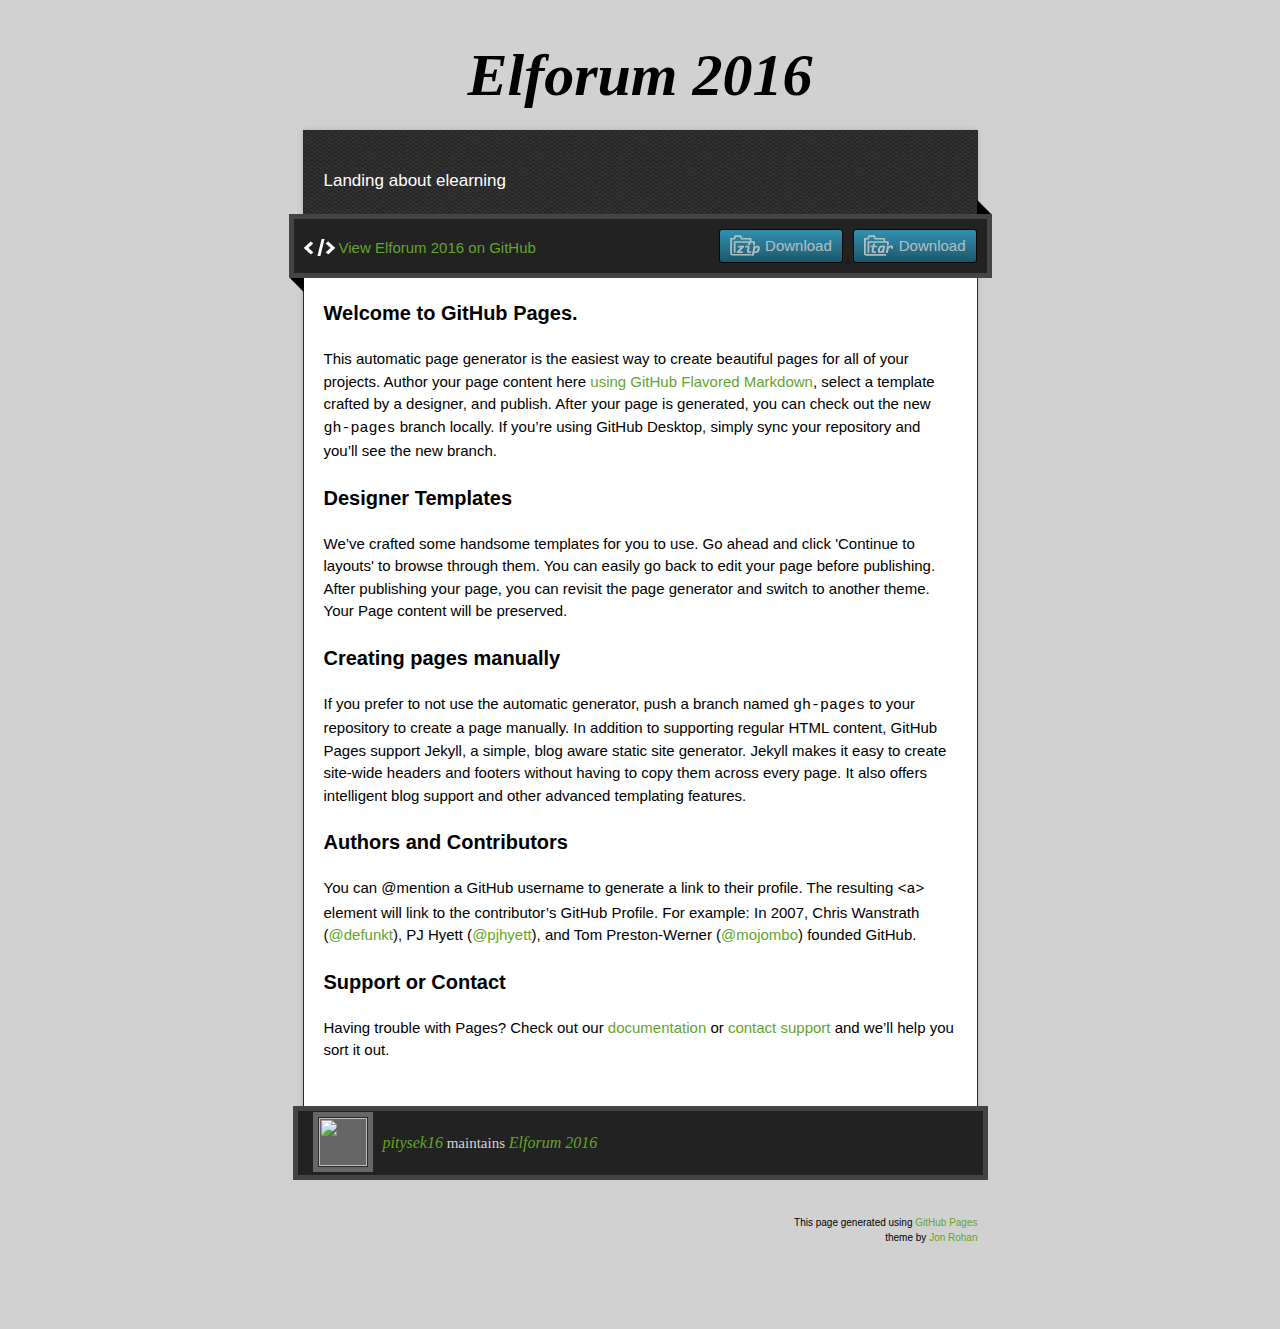
==== index.html @ 88b7dca7 "Create gh-pages branch via GitHub" ====
<!doctype html>
<!-- The Time Machine GitHub pages theme was designed and developed by Jon Rohan, on Feb 7, 2012. -->
<!-- Follow him for fun. http://twitter.com/jonrohan. Tail his code on https://github.com/jonrohan -->
<html>
<head>
  <meta charset="utf-8">
  <meta http-equiv="X-UA-Compatible" content="IE=edge,chrome=1">

  <link rel="stylesheet" href="stylesheets/stylesheet.css" media="screen">
  <link rel="stylesheet" href="stylesheets/github-dark.css">
  <script type="text/javascript" src="https://ajax.googleapis.com/ajax/libs/jquery/1.7.1/jquery.min.js"></script>
  <script type="text/javascript" src="javascripts/script.js"></script>

  <title>Elforum 2016</title>
  <meta name="description" content="Landing about elearning">

  <meta name="viewport" content="width=device-width,initial-scale=1">

</head>

<body>

  <div class="wrapper">
    <header>
      <h1 class="title">Elforum 2016</h1>
    </header>
    <div id="container">
      <p class="tagline">Landing about elearning</p>
      <div id="main" role="main">
        <div class="download-bar">
        <div class="inner">
          <a href="https://github.com/pitysek16/Elforum_2016/tarball/master" class="download-button tar"><span>Download</span></a>
          <a href="https://github.com/pitysek16/Elforum_2016/zipball/master" class="download-button zip"><span>Download</span></a>
          <a href="https://github.com/pitysek16/Elforum_2016" class="code">View Elforum 2016 on GitHub</a>
        </div>
        <span class="blc"></span><span class="trc"></span>
        </div>
        <article class="markdown-body">
          <h3>
<a id="welcome-to-github-pages" class="anchor" href="#welcome-to-github-pages" aria-hidden="true"><span aria-hidden="true" class="octicon octicon-link"></span></a>Welcome to GitHub Pages.</h3>

<p>This automatic page generator is the easiest way to create beautiful pages for all of your projects. Author your page content here <a href="https://guides.github.com/features/mastering-markdown/">using GitHub Flavored Markdown</a>, select a template crafted by a designer, and publish. After your page is generated, you can check out the new <code>gh-pages</code> branch locally. If you’re using GitHub Desktop, simply sync your repository and you’ll see the new branch.</p>

<h3>
<a id="designer-templates" class="anchor" href="#designer-templates" aria-hidden="true"><span aria-hidden="true" class="octicon octicon-link"></span></a>Designer Templates</h3>

<p>We’ve crafted some handsome templates for you to use. Go ahead and click 'Continue to layouts' to browse through them. You can easily go back to edit your page before publishing. After publishing your page, you can revisit the page generator and switch to another theme. Your Page content will be preserved.</p>

<h3>
<a id="creating-pages-manually" class="anchor" href="#creating-pages-manually" aria-hidden="true"><span aria-hidden="true" class="octicon octicon-link"></span></a>Creating pages manually</h3>

<p>If you prefer to not use the automatic generator, push a branch named <code>gh-pages</code> to your repository to create a page manually. In addition to supporting regular HTML content, GitHub Pages support Jekyll, a simple, blog aware static site generator. Jekyll makes it easy to create site-wide headers and footers without having to copy them across every page. It also offers intelligent blog support and other advanced templating features.</p>

<h3>
<a id="authors-and-contributors" class="anchor" href="#authors-and-contributors" aria-hidden="true"><span aria-hidden="true" class="octicon octicon-link"></span></a>Authors and Contributors</h3>

<p>You can @mention a GitHub username to generate a link to their profile. The resulting <code>&lt;a&gt;</code> element will link to the contributor’s GitHub Profile. For example: In 2007, Chris Wanstrath (<a href="https://github.com/defunkt" class="user-mention">@defunkt</a>), PJ Hyett (<a href="https://github.com/pjhyett" class="user-mention">@pjhyett</a>), and Tom Preston-Werner (<a href="https://github.com/mojombo" class="user-mention">@mojombo</a>) founded GitHub.</p>

<h3>
<a id="support-or-contact" class="anchor" href="#support-or-contact" aria-hidden="true"><span aria-hidden="true" class="octicon octicon-link"></span></a>Support or Contact</h3>

<p>Having trouble with Pages? Check out our <a href="https://help.github.com/pages">documentation</a> or <a href="https://github.com/contact">contact support</a> and we’ll help you sort it out.</p>
        </article>
      </div>
    </div>
    <footer>
      <div class="owner">
      <p><a href="https://github.com/pitysek16" class="avatar"><img src="https://avatars2.githubusercontent.com/u/19683477?v=3&amp;s=60" width="48" height="48"></a> <a href="https://github.com/pitysek16">pitysek16</a> maintains <a href="https://github.com/pitysek16/Elforum_2016">Elforum 2016</a></p>


      </div>
      <div class="creds">
        <small>This page generated using <a href="https://pages.github.com/">GitHub Pages</a><br>theme by <a href="https://twitter.com/jonrohan/">Jon Rohan</a></small>
      </div>
    </footer>
  </div>
  <div class="current-section">
    <a href="#top">Scroll to top</a>
    <a href="https://github.com/pitysek16/Elforum_2016/tarball/master" class="tar">tar</a><a href="https://github.com/pitysek16/Elforum_2016/zipball/master" class="zip">zip</a><a href="" class="code">source code</a>
    <p class="name"></p>
  </div>

  
</body>
</html>
---- stylesheets/stylesheet.css ----
/*! normalize.css v3.0.0 | MIT License | git.io/normalize */

/**
 * 1. Set default font family to sans-serif.
 * 2. Prevent iOS text size adjust after orientation change, without disabling
 *    user zoom.
 */

html {
  font-family: sans-serif; /* 1 */
  -ms-text-size-adjust: 100%; /* 2 */
  -webkit-text-size-adjust: 100%; /* 2 */
}

/**
 * Remove default margin.
 */

body {
  margin: 0;
}

/* HTML5 display definitions
   ========================================================================== */

/**
 * Correct `block` display not defined for any HTML5 element in IE 8/9.
 * Correct `block` display not defined for `details` or `summary` in IE 10/11 and Firefox.
 * Correct `block` display not defined for `main` in IE 11.
 */

article,
aside,
details,
figcaption,
figure,
footer,
header,
hgroup,
main,
nav,
section,
summary {
  display: block;
}

/**
 * 1. Correct `inline-block` display not defined in IE 8/9.
 * 2. Normalize vertical alignment of `progress` in Chrome, Firefox, and Opera.
 */

audio,
canvas,
progress,
video {
  display: inline-block; /* 1 */
  vertical-align: baseline; /* 2 */
}

/**
 * Prevent modern browsers from displaying `audio` without controls.
 * Remove excess height in iOS 5 devices.
 */

audio:not([controls]) {
  display: none;
  height: 0;
}

/**
 * Address `[hidden]` styling not present in IE 8/9/10.
 * Hide the `template` element in IE 8/9/11, Safari, and Firefox < 22.
 */

[hidden],
template {
  display: none;
}

/* Links
   ========================================================================== */

/**
 * Remove the gray background color from active links in IE 10.
 */

a {
  background: transparent;
}

/**
 * Improve readability when focused and also mouse hovered in all browsers.
 */

a:active,
a:hover {
  outline: 0;
}

/* Text-level semantics
   ========================================================================== */

/**
 * Address styling not present in IE 8/9/10/11, Safari, and Chrome.
 */

abbr[title] {
  border-bottom: 1px dotted;
}

/**
 * Address style set to `bolder` in Firefox 4+, Safari, and Chrome.
 */

b,
strong {
  font-weight: bold;
}

/**
 * Address styling not present in Safari and Chrome.
 */

dfn {
  font-style: italic;
}

/**
 * Address variable `h1` font-size and margin within `section` and `article`
 * contexts in Firefox 4+, Safari, and Chrome.
 */

h1 {
  font-size: 2em;
  margin: 0.67em 0;
}

/**
 * Address styling not present in IE 8/9.
 */

mark {
  background: #ff0;
  color: #000;
}

/**
 * Address inconsistent and variable font size in all browsers.
 */

small {
  font-size: 80%;
}

/**
 * Prevent `sub` and `sup` affecting `line-height` in all browsers.
 */

sub,
sup {
  font-size: 75%;
  line-height: 0;
  position: relative;
  vertical-align: baseline;
}

sup {
  top: -0.5em;
}

sub {
  bottom: -0.25em;
}

/* Embedded content
   ========================================================================== */

/**
 * Remove border when inside `a` element in IE 8/9/10.
 */

img {
  border: 0;
}

/**
 * Correct overflow not hidden in IE 9/10/11.
 */

svg:not(:root) {
  overflow: hidden;
}

/* Grouping content
   ========================================================================== */

/**
 * Address margin not present in IE 8/9 and Safari.
 */

figure {
  margin: 1em 40px;
}

/**
 * Address differences between Firefox and other browsers.
 */

hr {
  -moz-box-sizing: content-box;
  box-sizing: content-box;
  height: 0;
}

/**
 * Contain overflow in all browsers.
 */

pre {
  overflow: auto;
}

/**
 * Address odd `em`-unit font size rendering in all browsers.
 */

code,
kbd,
pre,
samp {
  font-family: monospace, monospace;
  font-size: 1em;
}

/* Forms
   ========================================================================== */

/**
 * Known limitation: by default, Chrome and Safari on OS X allow very limited
 * styling of `select`, unless a `border` property is set.
 */

/**
 * 1. Correct color not being inherited.
 *    Known issue: affects color of disabled elements.
 * 2. Correct font properties not being inherited.
 * 3. Address margins set differently in Firefox 4+, Safari, and Chrome.
 */

button,
input,
optgroup,
select,
textarea {
  color: inherit; /* 1 */
  font: inherit; /* 2 */
  margin: 0; /* 3 */
}

/**
 * Address `overflow` set to `hidden` in IE 8/9/10/11.
 */

button {
  overflow: visible;
}

/**
 * Address inconsistent `text-transform` inheritance for `button` and `select`.
 * All other form control elements do not inherit `text-transform` values.
 * Correct `button` style inheritance in Firefox, IE 8/9/10/11, and Opera.
 * Correct `select` style inheritance in Firefox.
 */

button,
select {
  text-transform: none;
}

/**
 * 1. Avoid the WebKit bug in Android 4.0.* where (2) destroys native `audio`
 *    and `video` controls.
 * 2. Correct inability to style clickable `input` types in iOS.
 * 3. Improve usability and consistency of cursor style between image-type
 *    `input` and others.
 */

button,
html input[type="button"], /* 1 */
input[type="reset"],
input[type="submit"] {
  -webkit-appearance: button; /* 2 */
  cursor: pointer; /* 3 */
}

/**
 * Re-set default cursor for disabled elements.
 */

button[disabled],
html input[disabled] {
  cursor: default;
}

/**
 * Remove inner padding and border in Firefox 4+.
 */

button::-moz-focus-inner,
input::-moz-focus-inner {
  border: 0;
  padding: 0;
}

/**
 * Address Firefox 4+ setting `line-height` on `input` using `!important` in
 * the UA stylesheet.
 */

input {
  line-height: normal;
}

/**
 * It's recommended that you don't attempt to style these elements.
 * Firefox's implementation doesn't respect box-sizing, padding, or width.
 *
 * 1. Address box sizing set to `content-box` in IE 8/9/10.
 * 2. Remove excess padding in IE 8/9/10.
 */

input[type="checkbox"],
input[type="radio"] {
  box-sizing: border-box; /* 1 */
  padding: 0; /* 2 */
}

/**
 * Fix the cursor style for Chrome's increment/decrement buttons. For certain
 * `font-size` values of the `input`, it causes the cursor style of the
 * decrement button to change from `default` to `text`.
 */

input[type="number"]::-webkit-inner-spin-button,
input[type="number"]::-webkit-outer-spin-button {
  height: auto;
}

/**
 * 1. Address `appearance` set to `searchfield` in Safari and Chrome.
 * 2. Address `box-sizing` set to `border-box` in Safari and Chrome
 *    (include `-moz` to future-proof).
 */

input[type="search"] {
  -webkit-appearance: textfield; /* 1 */
  -moz-box-sizing: content-box;
  -webkit-box-sizing: content-box; /* 2 */
  box-sizing: content-box;
}

/**
 * Remove inner padding and search cancel button in Safari and Chrome on OS X.
 * Safari (but not Chrome) clips the cancel button when the search input has
 * padding (and `textfield` appearance).
 */

input[type="search"]::-webkit-search-cancel-button,
input[type="search"]::-webkit-search-decoration {
  -webkit-appearance: none;
}

/**
 * Define consistent border, margin, and padding.
 */

fieldset {
  border: 1px solid #c0c0c0;
  margin: 0 2px;
  padding: 0.35em 0.625em 0.75em;
}

/**
 * 1. Correct `color` not being inherited in IE 8/9/10/11.
 * 2. Remove padding so people aren't caught out if they zero out fieldsets.
 */

legend {
  border: 0; /* 1 */
  padding: 0; /* 2 */
}

/**
 * Remove default vertical scrollbar in IE 8/9/10/11.
 */

textarea {
  overflow: auto;
}

/**
 * Don't inherit the `font-weight` (applied by a rule above).
 * NOTE: the default cannot safely be changed in Chrome and Safari on OS X.
 */

optgroup {
  font-weight: bold;
}

/* Tables
   ========================================================================== */

/**
 * Remove most spacing between table cells.
 */

table {
  border-collapse: collapse;
  border-spacing: 0;
}

td,
th {
  padding: 0;
}


/* Style */

body {
  font-size: 15px;
  font-family: Arial, Arial, Helvetica, sans-serif;
  line-height: 1.5;
  background: #D1D1D1;
}

a {
  color: #63a52a;
  text-decoration: none;
  transition: opacity ease-in-out 0.3s;
  -webkit-transition: opacity ease-in-out 0.3s;  /* Safari <=6.1, Android <= 4.3 */
}

a:hover {
  text-decoration: underline;
  color: #90D355;
}

h1.title {
  margin: 30px 20px 10px;
  font-size: 60px;
  font-weight: bold;
  font-style: italic;
  font-family:Georgia, serif;
  text-align: center;
}

.wrapper {
  width: 675px;
  margin: 0 auto;
}

#container {
  border: 1px solid #2a2a2a;
  background: #ddd url(../images/pattern.png);
  box-shadow: 0 0 5px #b1b1b1;
}

p.tagline {
  padding: 20px 20px 0;
  color: #fff;
  font-size: 17px;
}

#main {
  margin-top: 20px;
  padding: 0 20px 90px;
  background-color: #fff;
}

.download-bar {
  background: #222;
  border: 5px solid #444;
  padding: 10px;
  margin: 0 -35px 20px;
  position: relative;
}

.download-bar .inner {
  overflow: hidden;
}

.download-bar .watch-fork iframe {
  display: block;
  float: left;
  border-right: 1px solid #ddd;
  padding-right: 5px;
}
.download-bar .watch-fork iframe.last {
  border-right: 0 none;
  padding-right: 0;
  padding-left: 5px;
  border-left: 1px solid #fff;
}
.download-bar .watch-fork {
  overflow: hidden;
  float: right;
  background-color: #eee;
  padding: 5px;
  border-radius: 3px;
}

.download-bar .blc {
  border: 10px solid black;
  border-color: transparent transparent black;
  width: 0;
  height: 0;
  display: block;
  position: absolute;
  bottom: -15px;
  left: 0;
  transform: rotate(45deg);
  -ms-transform: rotate(45deg);  /* IE9 */
  -webkit-transform: rotate(45deg); /* 2014 current */
}

.download-bar .trc {
  border: 10px solid black;
  border-color:  black transparent transparent;
  width: 0;
  height: 0;
  display: block;
  position: absolute;
  top: -15px;
  right: 0;
  transform: rotate(45deg);
  -ms-transform: rotate(45deg);  /* IE9 */
  -webkit-transform: rotate(45deg); /* 2014 current */
}

.download-bar .avatar {
  border: 1px solid black;
  display: block;
  padding: 4px;
  float: left;
}

.download-bar .avatar img {
  display: block;
}

.download-bar a.code {
  background: transparent url(../images/code.png) no-repeat 0 2px;
  padding-left: 35px;
  margin-top: 8px;
  display: block;
  float: left;
  text-indent: 0;
  width: auto;
  height: auto;
  opacity: 1;
  filter:alpha(opacity=100);  /* IE 5-7 */
}

.current-section {
  position: fixed;
  top: 0;
  left: 50%;
  width: 693px;
  margin-left: -352px;
  background: #222;
  border: 5px solid #444;
  color: #fff;
  opacity: 0;
  visibility: hidden;
  transition: opacity ease-in-out 0.3s;
  -webkit-transition: opacity ease-in-out 0.3s;  /* Safari <=6.1, Android <= 4.3 */
}

.current-section p {
  padding: 5px 27px;
  font-size: 24px;
  font-weight: bold;
}

.current-section a {
  float: right;
  text-indent: -10000px;
  background: transparent url(../images/top.png) no-repeat 0 0;
  width: 20px;
  height: 20px;
  opacity: 0.8;
  margin-right: 12px;
  margin-top: 12px;
  opacity: 0.8;
  filter:alpha(opacity=80);  /* IE 5-7 */
  transition: opacity ease-in-out 0.3s;
  -webkit-transition: opacity ease-in-out 0.3s;  /* Safari <=6.1, Android <= 4.3 */
}

.current-section a:hover {
  opacity: 1;
  filter:alpha(opacity=100);  /* IE 5-7 */
}

.current-section a.zip {
  margin-right: 8px;
}

a.zip,
a.zip span {
  background: transparent url(../images/zip.png) no-repeat 0 0;
  width: 30px;
  height: 21px;
  display: inline-block;
  text-indent: -10000px;
  opacity: 0.8;
  filter:alpha(opacity=80);  /* IE 5-7 */
  transition: opacity ease-in-out 0.3s;
  -webkit-transition: opacity ease-in-out 0.3s;  /* Safari <=6.1, Android <= 4.3 */
}

a.tar,
a.tar span {
  background: transparent url(../images/tar.png) no-repeat 0 0;
  width: 30px;
  height: 21px;
  display: inline-block;
  text-indent: -10000px;
  opacity: 0.8;
  filter:alpha(opacity=80);  /* IE 5-7 */
  transition: opacity ease-in-out 0.3s;
  -webkit-transition: opacity ease-in-out 0.3s;  /* Safari <=6.1, Android <= 4.3 */
}

a.code {
  background: transparent url(../images/code.png) no-repeat 0 2px;
  width: 30px;
  height: 21px;
  display: block;
  display: inline-block;
  text-indent: -10000px;
  opacity: 0.8;
  filter:alpha(opacity=80);  /* IE 5-7 */
  transition: opacity ease-in-out 0.3s;
  -webkit-transition: opacity ease-in-out 0.3s;  /* Safari <=6.1, Android <= 4.3 */
}

a.zip:hover,
a.tar:hover,
a.code:hover {
  opacity: 1;
  filter:alpha(opacity=100);
}

a.download-button {
  border: 1px solid black;
  border-radius: 3px;
  display: inline-block;
  text-indent: 0!important;
  width: auto;
  float: right;
  background: #999; /* for non-css3 browsers */
  filter: progid:DXImageTransform.Microsoft.gradient(startColorstr='#37ADD4', endColorstr='#1B657E'); /* IE <= 9 */
  background: -webkit-gradient(linear, left top, left bottom, from(#37ADD4), to(#1B657E)); /* ancient webkit browsers */
  background: -webkit-linear-gradient(top,  #37ADD4,  #1B657E);  /* Safari <=6.1, Android <= 4.3 */
  background: linear-gradient(to bottom,  #37ADD4,  #1B657E);
  height: auto;
  margin-left: 10px;
}

a.download-button span {
  background-position: 10px 5px;
  width: auto;
  height: auto;
  padding: 5px 10px;
  padding-left: 45px;
  display: inline-block;
  text-indent: 0!important;
  color: #fff;
}

footer {
  margin-bottom: 60px;
  padding-bottom: 60px;
}

footer .owner {
  background: #222;
  border: 5px solid #444;
  padding: 5px 15px;
  margin: -67px -10px 35px;
  color: #d6d6d6;
}

footer .creds small {
  float: right;
  font-size: 10px;
  text-align: right;
  margin-left: 15px;
}

footer .owner .avatar {
  background-color: #666;
  display: block;
  margin: -19px 10px 0 0;
  width: 60px;
  float: left;
}

footer .owner img {
  display: block;
  border: 1px solid #2a2a2a;
  margin: 5px;
}

footer .owner p {
  font-family:Georgia, serif;
}

footer .owner p a {
  font-size: 16px;
  font-style: italic;
}

/* Markdown */
.markdown-body h1,
.markdown-body h2,
.markdown-body h3,
.markdown-body h4,
.markdown-body h5,
.markdown-body h6,
.markdown-body p,
.markdown-body pre,
.markdown-body ul,
.markdown-body ol,
.markdown-body dl,
.markdown-body table,
.markdown-body blockquote {
  margin-bottom: 20px;
}

.markdown-body h1,
.markdown-body h2,
.markdown-body h3,
.markdown-body h4,
.markdown-body h5,
.markdown-body h6 {
  font-weight: bold;
}

.markdown-body h1 {
  font-size: 28px;
}

.markdown-body h2 {
  font-size: 24px;
  color: #557398;
}

.markdown-body h3 {
  font-size: 20px;
}

.markdown-body h4 {
  font-size: 18px;
}

.markdown-body h5 {
  font-size: 16px;
}

.markdown-body pre {
  padding: 10px 70px 10px 0;
  margin-left: -20px;
  margin-right: -20px;
  font-family: 'Monaco', 'Lucida Console', monospace;
  font-size: 13px;
  line-height: 20px;
  box-shadow: inset 0 0 5px #000;
  word-wrap: break-word;
  background-color:#3b3b3b;
  color: #d6d6d6;
}

.markdown-body pre.lines {
  font-size: 12px;
  margin:0 10px 0 -20px;
  padding: 10px;
  float:  left;
  display: block;
  text-align: right;
  box-shadow: none;
  background-color:#2a2a2a;
  color: #d6d6d6;
}

.markdown-body ul,
.markdown-body ol {
  padding-left: 30px;
}

.markdown-body ul {
  list-style-type: disc;
}

.markdown-body ol {
  list-style-type: decimal;
}

.markdown-body li,
.markdown-body li p,
.markdown-body dd,
.markdown-body dd p {
  margin-bottom: 10px;
}

.markdown-body li pre,
.markdown-body li pre.lines,
.markdown-body dd pre,
.markdown-body dd pre.lines {
  margin-left: -35px;
}

.markdown-body dt {
  font-weight: bold;
  font-style: italic;
}

.markdown-body dd {
  margin-left: 15px;
}

.markdown-body table {
  width: 673px;
  margin-left: -20px;
  margin-right: -20px;
}

.markdown-body tbody {
  border-top: 2px solid #557398;
  border-bottom: 2px solid #557398;
  background-color: #EBEFF4;
}

.markdown-body table td * {
  margin: 0;
}

.markdown-body td {
  border-right: 1px solid #557398;
  border-bottom: 1px solid #557398;
  padding: 5px;
}

.markdown-body td:first-child,
.markdown-body th:first-child {
  width: 30%;
  padding-left: 20px;
}

.markdown-body td:last-child {
  border-right: 0 none;
}

.markdown-body th {
  font-size: 18px;
  font-weight: bold;
  text-align: left;
  padding: 5px;
}

.markdown-body tt {
  background-color:#3b3b3b;
  color: #d6d6d6;
  padding: 2px 3px;
}

.markdown-body blockquote {
  font-style: italic;
  font-family:Georgia, serif;
  font-size: 17px;
  border-top: 3px solid #333;
  border-bottom: 3px solid #333;
  padding: 10px 20px;
  padding-left: 50px;
}

.markdown-body blockquote:before {
  font-style: italic;
  font-family: Georgia, serif;
  font-size: 90px;
  height: 90px;
  margin-left: -60px;
  margin-top: -25px;
  content: "‟";
  display: block;
  float: left;
}

.markdown-body img {
  max-width: 100%;
  box-sizing: border-box;
}

.highlight  { background: #ffffff; }
.highlight .c { color: #999988; font-style: italic } /* Comment */
.highlight .err { color: #a61717; background-color: #e3d2d2 } /* Error */
.highlight .k { font-weight: bold } /* Keyword */
.highlight .o { font-weight: bold } /* Operator */
.highlight .cm { color: #999988; font-style: italic } /* Comment.Multiline */
.highlight .cp { color: #999999; font-weight: bold } /* Comment.Preproc */
.highlight .c1 { color: #999988; font-style: italic } /* Comment.Single */
.highlight .cs { color: #999999; font-weight: bold; font-style: italic } /* Comment.Special */
.highlight .gd { color: #000000; background-color: #ffdddd } /* Generic.Deleted */
.highlight .gd .x { color: #000000; background-color: #ffaaaa } /* Generic.Deleted.Specific */
.highlight .ge { font-style: italic } /* Generic.Emph */
.highlight .gr { color: #aa0000 } /* Generic.Error */
.highlight .gh { color: #999999 } /* Generic.Heading */
.highlight .gi { color: #000000; background-color: #ddffdd } /* Generic.Inserted */
.highlight .gi .x { color: #000000; background-color: #aaffaa } /* Generic.Inserted.Specific */
.highlight .go { color: #888888 } /* Generic.Output */
.highlight .gp { color: #555555 } /* Generic.Prompt */
.highlight .gs { font-weight: bold } /* Generic.Strong */
.highlight .gu { color: #800080; font-weight: bold; } /* Generic.Subheading */
.highlight .gt { color: #aa0000 } /* Generic.Traceback */
.highlight .kc { font-weight: bold } /* Keyword.Constant */
.highlight .kd { font-weight: bold } /* Keyword.Declaration */
.highlight .kn { font-weight: bold } /* Keyword.Namespace */
.highlight .kp { font-weight: bold } /* Keyword.Pseudo */
.highlight .kr { font-weight: bold } /* Keyword.Reserved */
.highlight .kt { color: #445588; font-weight: bold } /* Keyword.Type */
.highlight .m { color: #009999 } /* Literal.Number */
.highlight .s { color: #d14 } /* Literal.String */
.highlight .na { color: #008080 } /* Name.Attribute */
.highlight .nb { color: #0086B3 } /* Name.Builtin */
.highlight .nc { color: #445588; font-weight: bold } /* Name.Class */
.highlight .no { color: #008080 } /* Name.Constant */
.highlight .ni { color: #800080 } /* Name.Entity */
.highlight .ne { color: #990000; font-weight: bold } /* Name.Exception */
.highlight .nf { color: #990000; font-weight: bold } /* Name.Function */
.highlight .nn { color: #555555 } /* Name.Namespace */
.highlight .nt { color: #000080 } /* Name.Tag */
.highlight .nv { color: #008080 } /* Name.Variable */
.highlight .ow { font-weight: bold } /* Operator.Word */
.highlight .w { color: #bbbbbb } /* Text.Whitespace */
.highlight .mf { color: #009999 } /* Literal.Number.Float */
.highlight .mh { color: #009999 } /* Literal.Number.Hex */
.highlight .mi { color: #009999 } /* Literal.Number.Integer */
.highlight .mo { color: #009999 } /* Literal.Number.Oct */
.highlight .sb { color: #d14 } /* Literal.String.Backtick */
.highlight .sc { color: #d14 } /* Literal.String.Char */
.highlight .sd { color: #d14 } /* Literal.String.Doc */
.highlight .s2 { color: #d14 } /* Literal.String.Double */
.highlight .se { color: #d14 } /* Literal.String.Escape */
.highlight .sh { color: #d14 } /* Literal.String.Heredoc */
.highlight .si { color: #d14 } /* Literal.String.Interpol */
.highlight .sx { color: #d14 } /* Literal.String.Other */
.highlight .sr { color: #009926 } /* Literal.String.Regex */
.highlight .s1 { color: #d14 } /* Literal.String.Single */
.highlight .ss { color: #990073 } /* Literal.String.Symbol */
.highlight .bp { color: #999999 } /* Name.Builtin.Pseudo */
.highlight .vc { color: #008080 } /* Name.Variable.Class */
.highlight .vg { color: #008080 } /* Name.Variable.Global */
.highlight .vi { color: #008080 } /* Name.Variable.Instance */
.highlight .il { color: #009999 } /* Literal.Number.Integer.Long */
---- stylesheets/github-dark.css ----
/*
The MIT License (MIT)

Copyright (c) 2016 GitHub, Inc.

Permission is hereby granted, free of charge, to any person obtaining a copy
of this software and associated documentation files (the "Software"), to deal
in the Software without restriction, including without limitation the rights
to use, copy, modify, merge, publish, distribute, sublicense, and/or sell
copies of the Software, and to permit persons to whom the Software is
furnished to do so, subject to the following conditions:

The above copyright notice and this permission notice shall be included in all
copies or substantial portions of the Software.

THE SOFTWARE IS PROVIDED "AS IS", WITHOUT WARRANTY OF ANY KIND, EXPRESS OR
IMPLIED, INCLUDING BUT NOT LIMITED TO THE WARRANTIES OF MERCHANTABILITY,
FITNESS FOR A PARTICULAR PURPOSE AND NONINFRINGEMENT. IN NO EVENT SHALL THE
AUTHORS OR COPYRIGHT HOLDERS BE LIABLE FOR ANY CLAIM, DAMAGES OR OTHER
LIABILITY, WHETHER IN AN ACTION OF CONTRACT, TORT OR OTHERWISE, ARISING FROM,
OUT OF OR IN CONNECTION WITH THE SOFTWARE OR THE USE OR OTHER DEALINGS IN THE
SOFTWARE.

*/

.pl-c /* comment */ {
  color: #969896;
}

.pl-c1 /* constant, variable.other.constant, support, meta.property-name, support.constant, support.variable, meta.module-reference, markup.raw, meta.diff.header */,
.pl-s .pl-v /* string variable */ {
  color: #0099cd;
}

.pl-e /* entity */,
.pl-en /* entity.name */ {
  color: #9774cb;
}

.pl-smi /* variable.parameter.function, storage.modifier.package, storage.modifier.import, storage.type.java, variable.other */,
.pl-s .pl-s1 /* string source */ {
  color: #ddd;
}

.pl-ent /* entity.name.tag */ {
  color: #7bcc72;
}

.pl-k /* keyword, storage, storage.type */ {
  color: #cc2372;
}

.pl-s /* string */,
.pl-pds /* punctuation.definition.string, string.regexp.character-class */,
.pl-s .pl-pse .pl-s1 /* string punctuation.section.embedded source */,
.pl-sr /* string.regexp */,
.pl-sr .pl-cce /* string.regexp constant.character.escape */,
.pl-sr .pl-sre /* string.regexp source.ruby.embedded */,
.pl-sr .pl-sra /* string.regexp string.regexp.arbitrary-repitition */ {
  color: #3c66e2;
}

.pl-v /* variable */ {
  color: #fb8764;
}

.pl-id /* invalid.deprecated */ {
  color: #e63525;
}

.pl-ii /* invalid.illegal */ {
  color: #f8f8f8;
  background-color: #e63525;
}

.pl-sr .pl-cce /* string.regexp constant.character.escape */ {
  font-weight: bold;
  color: #7bcc72;
}

.pl-ml /* markup.list */ {
  color: #c26b2b;
}

.pl-mh /* markup.heading */,
.pl-mh .pl-en /* markup.heading entity.name */,
.pl-ms /* meta.separator */ {
  font-weight: bold;
  color: #264ec5;
}

.pl-mq /* markup.quote */ {
  color: #00acac;
}

.pl-mi /* markup.italic */ {
  font-style: italic;
  color: #ddd;
}

.pl-mb /* markup.bold */ {
  font-weight: bold;
  color: #ddd;
}

.pl-md /* markup.deleted, meta.diff.header.from-file */ {
  color: #bd2c00;
  background-color: #ffecec;
}

.pl-mi1 /* markup.inserted, meta.diff.header.to-file */ {
  color: #55a532;
  background-color: #eaffea;
}

.pl-mdr /* meta.diff.range */ {
  font-weight: bold;
  color: #9774cb;
}

.pl-mo /* meta.output */ {
  color: #264ec5;
}
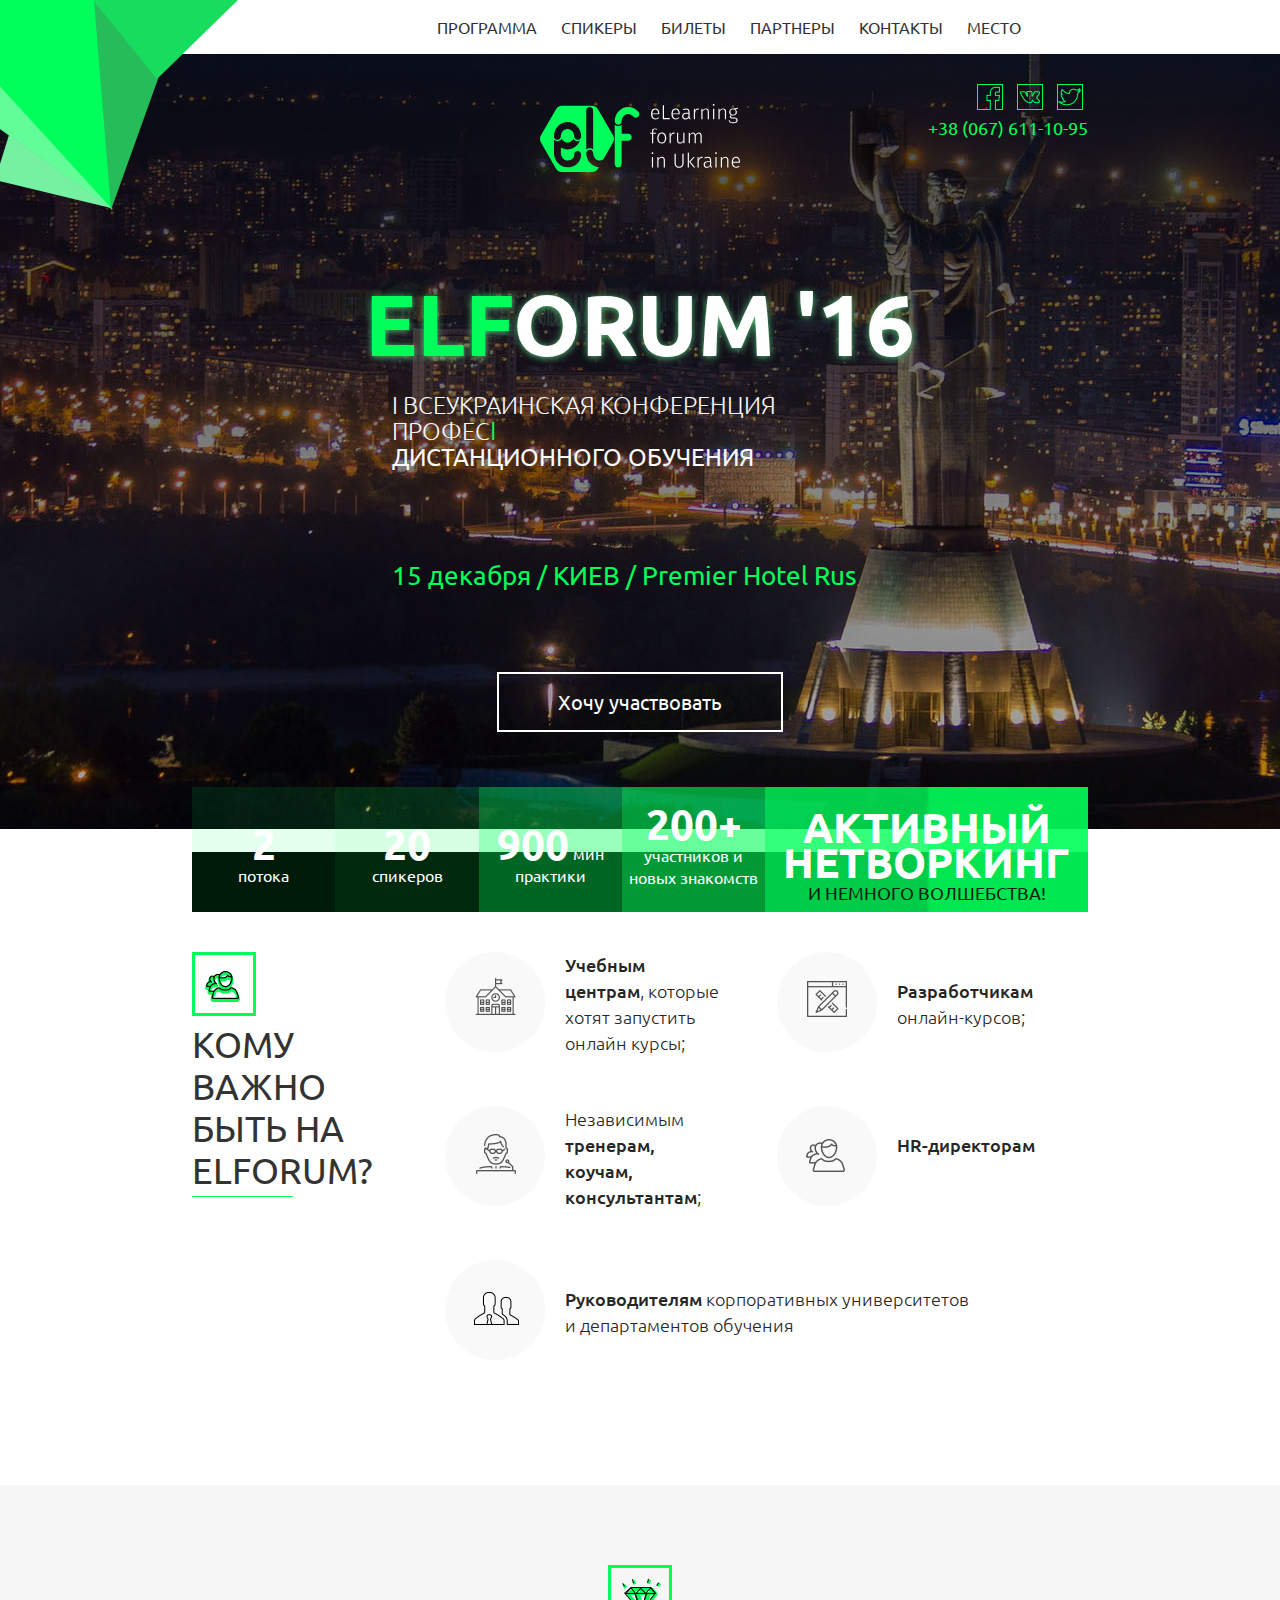
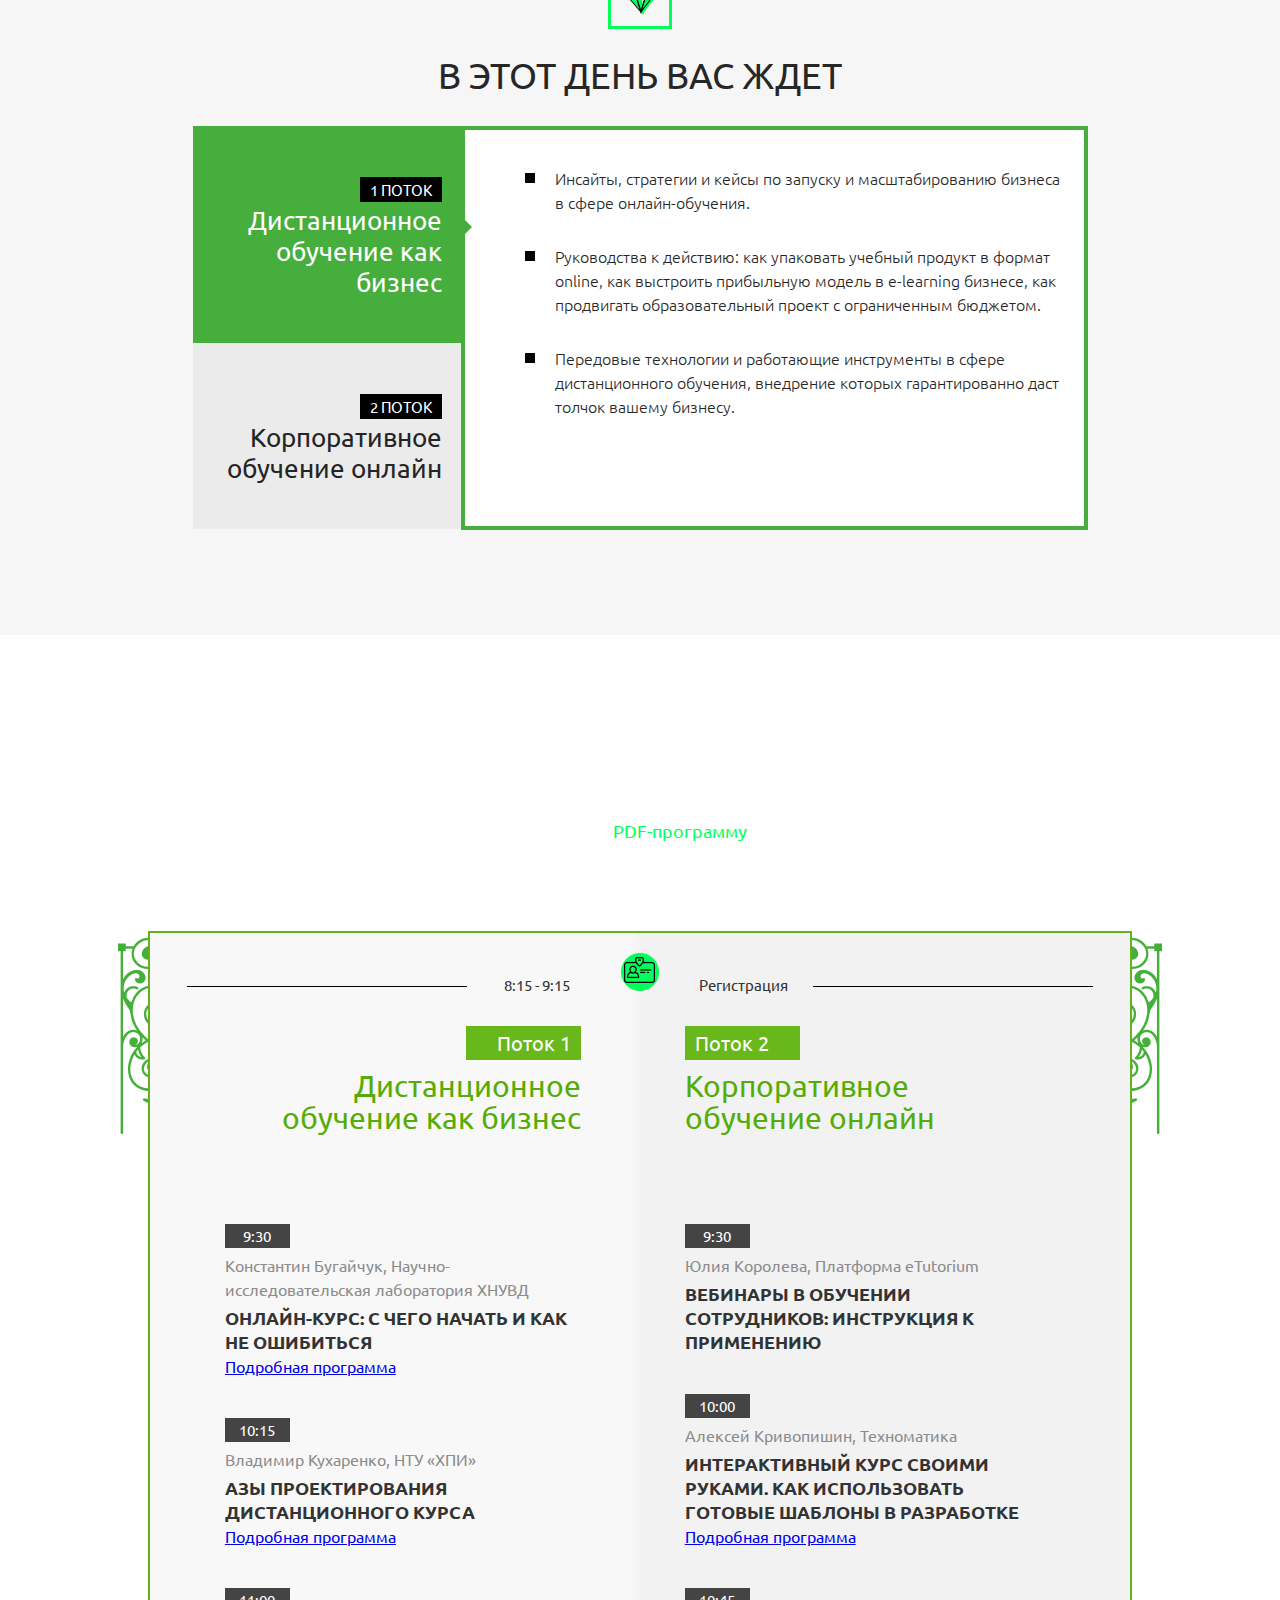
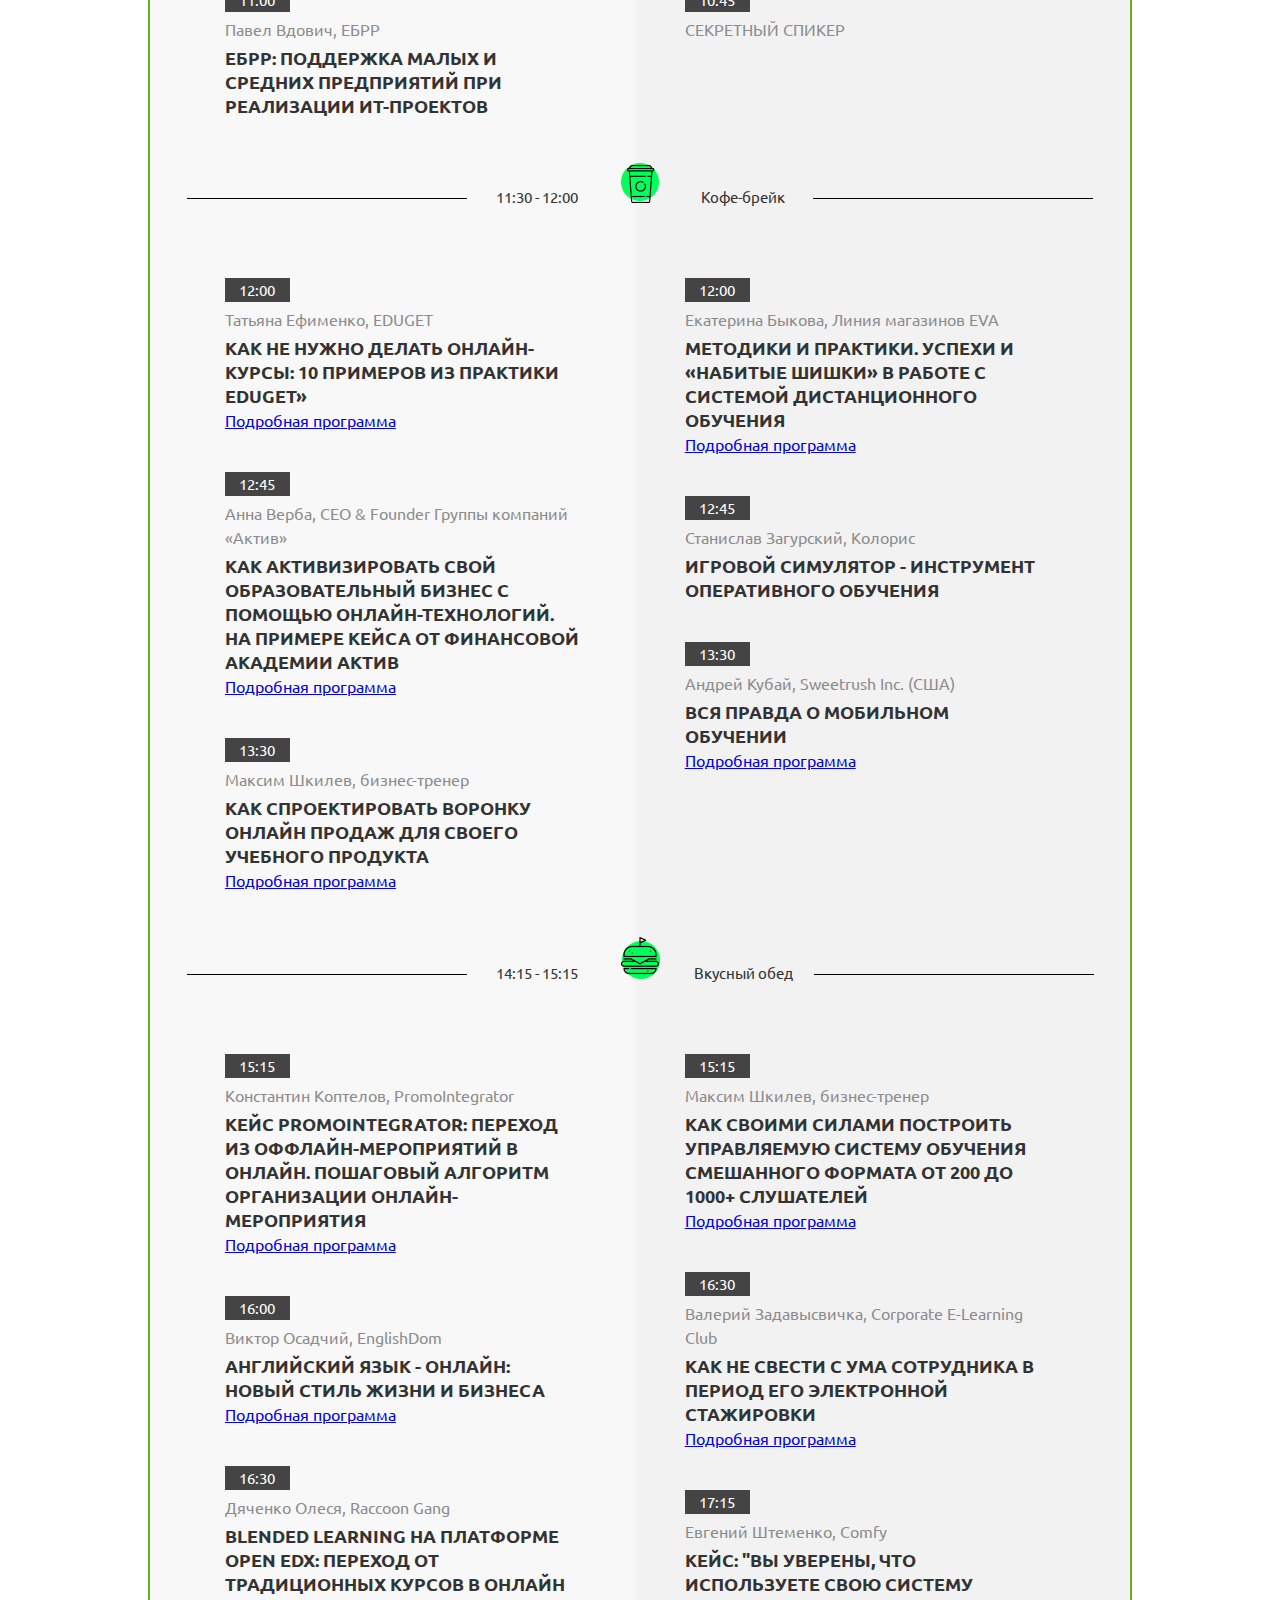
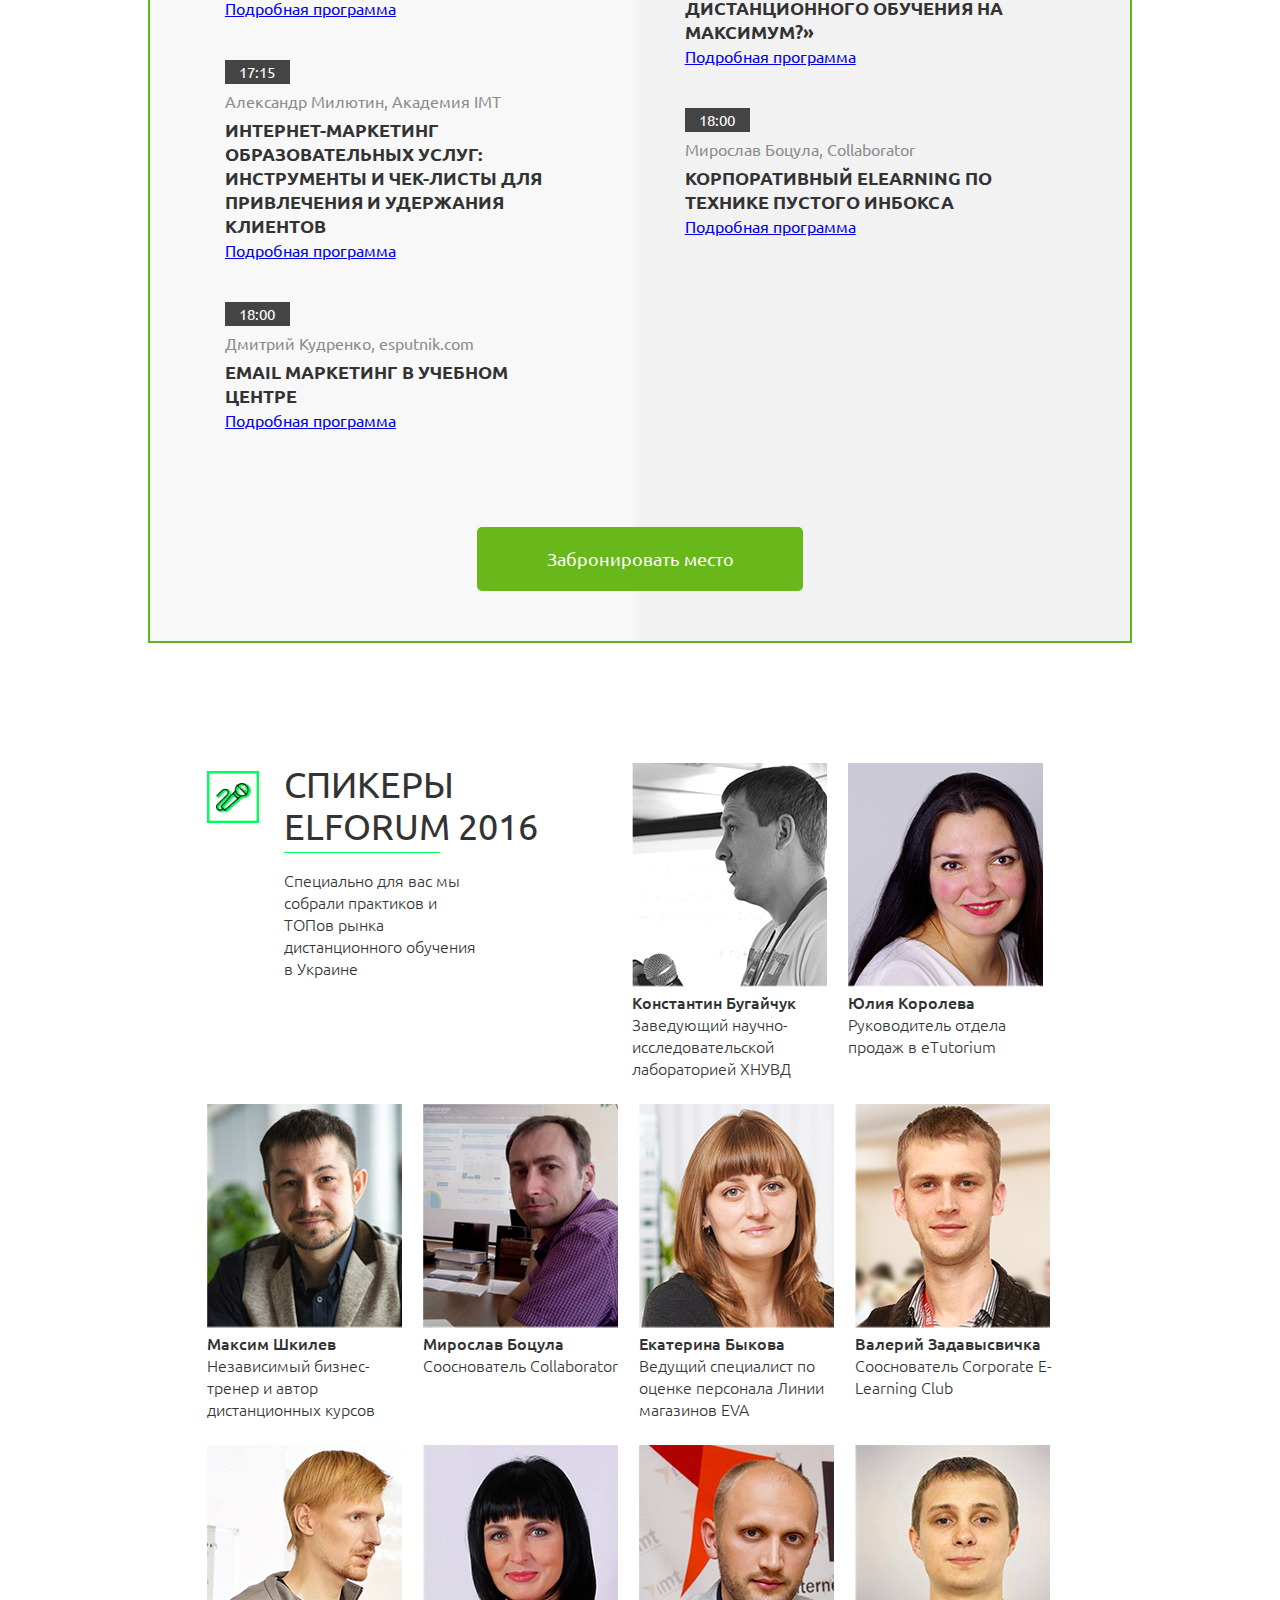
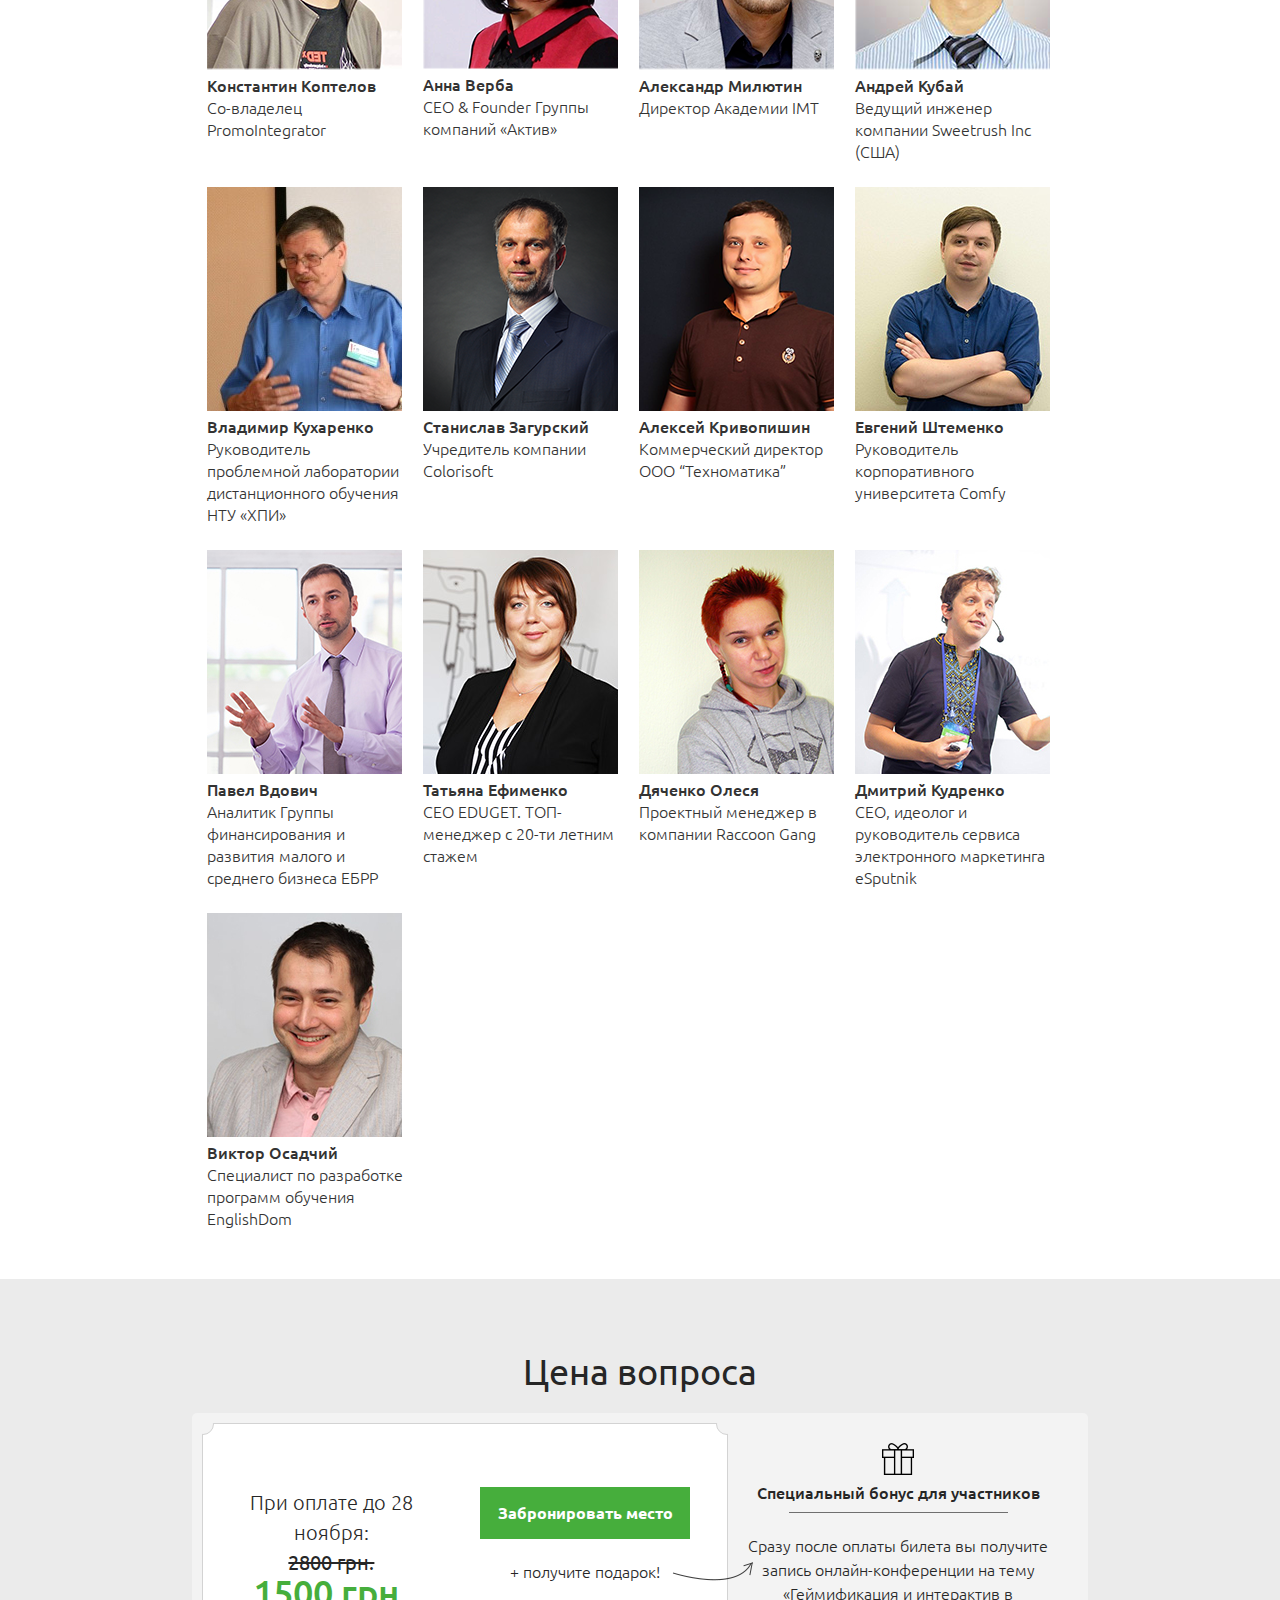
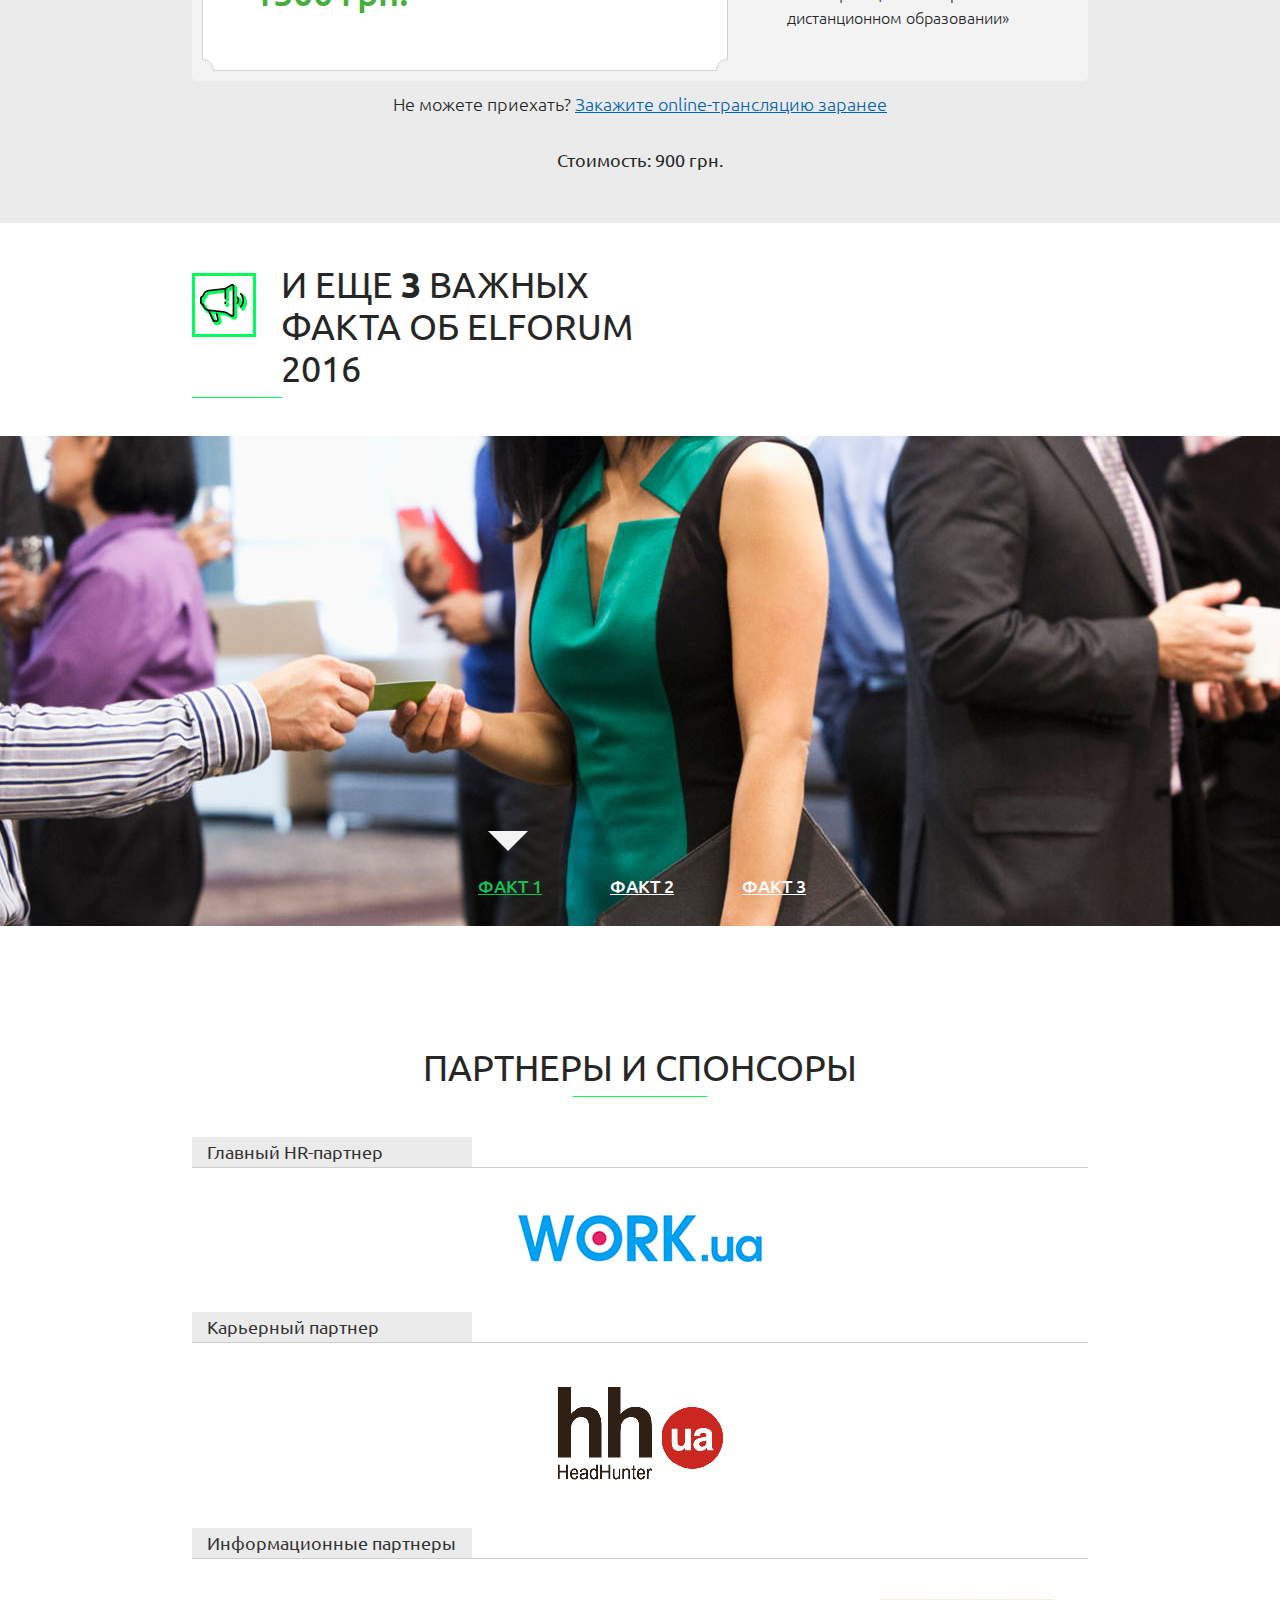
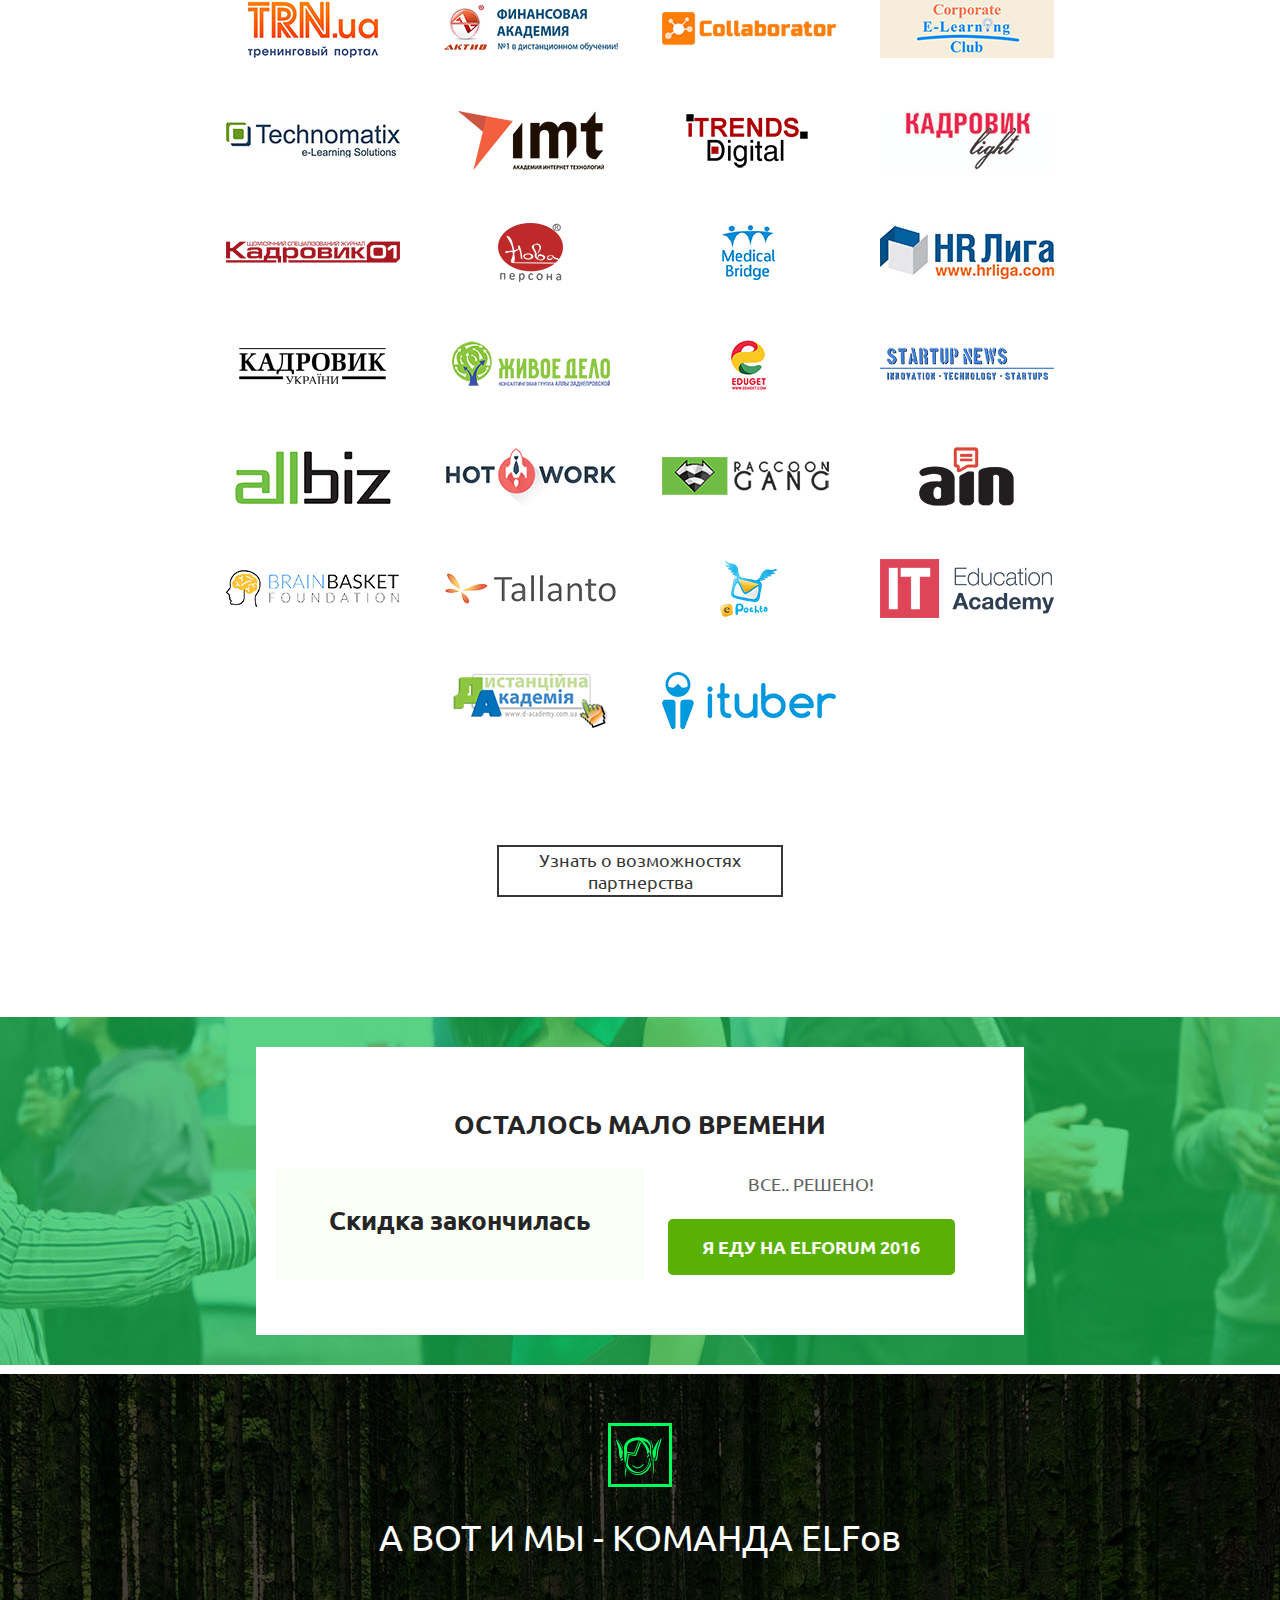
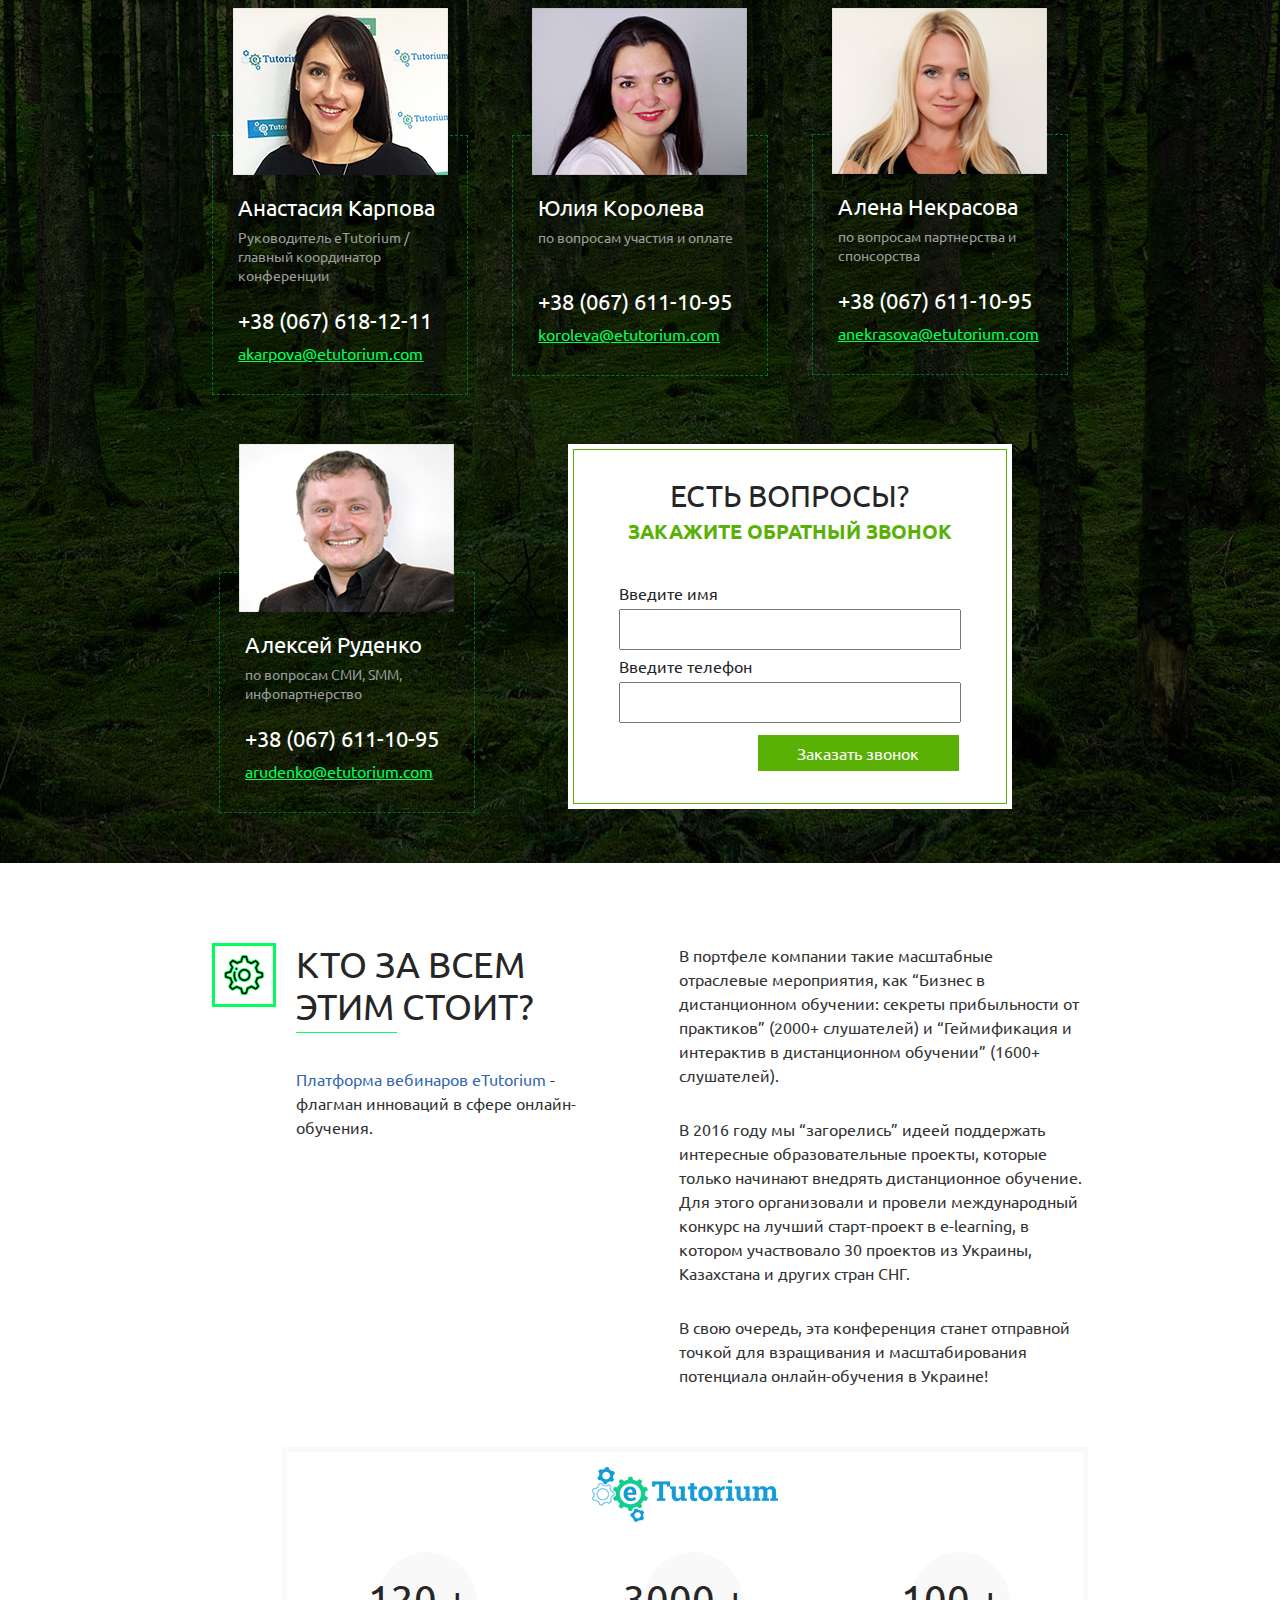
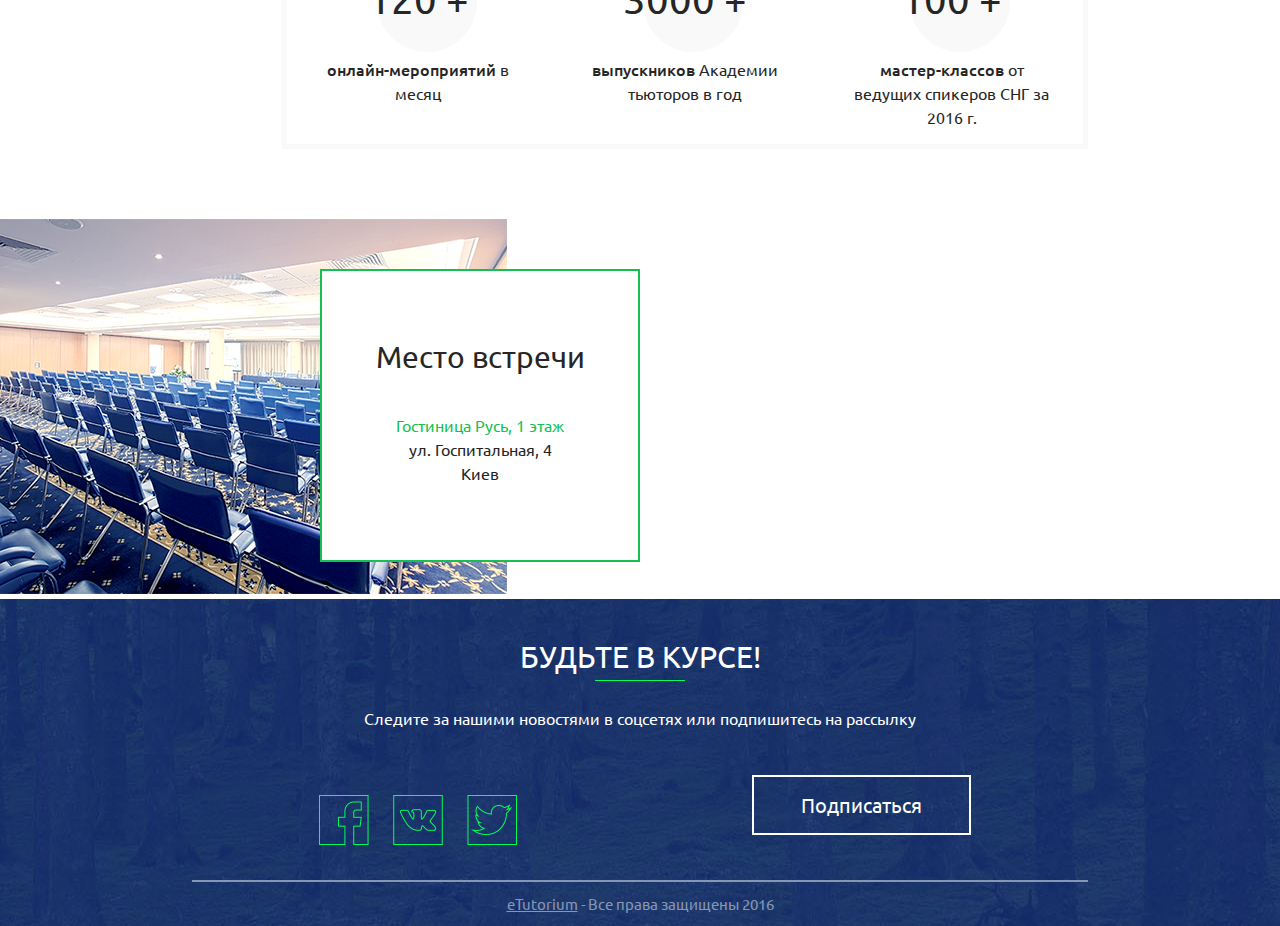
==== commit 74281fbc: "Change file" ====
--- a/index.html
+++ b/index.html
@@ -1,85 +1,1294 @@
-<!doctype html>
-<!-- The Time Machine GitHub pages theme was designed and developed by Jon Rohan, on Feb 7, 2012. -->
-<!-- Follow him for fun. http://twitter.com/jonrohan. Tail his code on https://github.com/jonrohan -->
+
+<!DOCTYPE html>
 <html>
 <head>
-  <meta charset="utf-8">
-  <meta http-equiv="X-UA-Compatible" content="IE=edge,chrome=1">
-
-  <link rel="stylesheet" href="stylesheets/stylesheet.css" media="screen">
-  <link rel="stylesheet" href="stylesheets/github-dark.css">
-  <script type="text/javascript" src="https://ajax.googleapis.com/ajax/libs/jquery/1.7.1/jquery.min.js"></script>
-  <script type="text/javascript" src="javascripts/script.js"></script>
-
-  <title>Elforum 2016</title>
-  <meta name="description" content="Landing about elearning">
-
-  <meta name="viewport" content="width=device-width,initial-scale=1">
-
+	<title>Дистанционное обучение - Конференция ELForum 2016 Киев</title>
+    <meta charset="utf-8">
+    <meta name="robots" content="nofollow,noindex" />
+	<link href="css/style.css" rel="stylesheet" type="text/css"/> 
+    <meta name="viewport" content="width=device-width, initial-scale=1.0">
+    <meta name="og:title" content="ELFORUM 2016" />
+    <meta name="og:description" content="I Всеукраинская конференция профессионалов дистанционного обучения. 15 декабря 2016 / КИЕВ / Premier Hotel Rus" />
+    <meta name="description" content="Всеукраинская конференция профессионалов дистанционного обучения" />
+    <meta name="keywords" content="дистанционное, онлайн, обучение, конференция, образование, 2016" />
+    <script type="text/javascript" src="js/jquery-1.11.1.min.js"></script>
+    <script type="text/javascript"> function displ(ddd) { if (document.getElementById(ddd).style.display == 'none') {document.getElementById(ddd).style.display = 'block'} else {document.getElementById(ddd).style.display = 'none'} } </script>
+    <script type="text/javascript" src="js/jquery-1.11.1.min.js"></script>
+    <script type="text/javascript">
+      $(document).ready(function() {
+        $("a.ancLinks").click(function () { 
+          var elementClick = $(this).attr("href");
+          var destination = $(elementClick).offset().top;
+          $('html,body').animate( { scrollTop: destination }, 1100 );
+          return false;
+        });
+      });
+    </script>
+<script type="text/javascript">
+jQuery(function (f) {
+    var el = f("#hid"), display;   
+    f(window).scroll(function () {
+        display = f(this).scrollTop() >= 54;
+        if(display != el.css('opacity'))
+            el.stop().animate({'opacity': display}, 100);     
+    });
+});
+</script>
 </head>
 
 <body>
-
-  <div class="wrapper">
-    <header>
-      <h1 class="title">Elforum 2016</h1>
-    </header>
-    <div id="container">
-      <p class="tagline">Landing about elearning</p>
-      <div id="main" role="main">
-        <div class="download-bar">
-        <div class="inner">
-          <a href="https://github.com/pitysek16/Elforum_2016/tarball/master" class="download-button tar"><span>Download</span></a>
-          <a href="https://github.com/pitysek16/Elforum_2016/zipball/master" class="download-button zip"><span>Download</span></a>
-          <a href="https://github.com/pitysek16/Elforum_2016" class="code">View Elforum 2016 on GitHub</a>
-        </div>
-        <span class="blc"></span><span class="trc"></span>
-        </div>
-        <article class="markdown-body">
-          <h3>
-<a id="welcome-to-github-pages" class="anchor" href="#welcome-to-github-pages" aria-hidden="true"><span aria-hidden="true" class="octicon octicon-link"></span></a>Welcome to GitHub Pages.</h3>
-
-<p>This automatic page generator is the easiest way to create beautiful pages for all of your projects. Author your page content here <a href="https://guides.github.com/features/mastering-markdown/">using GitHub Flavored Markdown</a>, select a template crafted by a designer, and publish. After your page is generated, you can check out the new <code>gh-pages</code> branch locally. If you’re using GitHub Desktop, simply sync your repository and you’ll see the new branch.</p>
-
-<h3>
-<a id="designer-templates" class="anchor" href="#designer-templates" aria-hidden="true"><span aria-hidden="true" class="octicon octicon-link"></span></a>Designer Templates</h3>
-
-<p>We’ve crafted some handsome templates for you to use. Go ahead and click 'Continue to layouts' to browse through them. You can easily go back to edit your page before publishing. After publishing your page, you can revisit the page generator and switch to another theme. Your Page content will be preserved.</p>
-
-<h3>
-<a id="creating-pages-manually" class="anchor" href="#creating-pages-manually" aria-hidden="true"><span aria-hidden="true" class="octicon octicon-link"></span></a>Creating pages manually</h3>
-
-<p>If you prefer to not use the automatic generator, push a branch named <code>gh-pages</code> to your repository to create a page manually. In addition to supporting regular HTML content, GitHub Pages support Jekyll, a simple, blog aware static site generator. Jekyll makes it easy to create site-wide headers and footers without having to copy them across every page. It also offers intelligent blog support and other advanced templating features.</p>
-
-<h3>
-<a id="authors-and-contributors" class="anchor" href="#authors-and-contributors" aria-hidden="true"><span aria-hidden="true" class="octicon octicon-link"></span></a>Authors and Contributors</h3>
-
-<p>You can @mention a GitHub username to generate a link to their profile. The resulting <code>&lt;a&gt;</code> element will link to the contributor’s GitHub Profile. For example: In 2007, Chris Wanstrath (<a href="https://github.com/defunkt" class="user-mention">@defunkt</a>), PJ Hyett (<a href="https://github.com/pjhyett" class="user-mention">@pjhyett</a>), and Tom Preston-Werner (<a href="https://github.com/mojombo" class="user-mention">@mojombo</a>) founded GitHub.</p>
-
-<h3>
-<a id="support-or-contact" class="anchor" href="#support-or-contact" aria-hidden="true"><span aria-hidden="true" class="octicon octicon-link"></span></a>Support or Contact</h3>
-
-<p>Having trouble with Pages? Check out our <a href="https://help.github.com/pages">documentation</a> or <a href="https://github.com/contact">contact support</a> and we’ll help you sort it out.</p>
-        </article>
-      </div>
-    </div>
-    <footer>
-      <div class="owner">
-      <p><a href="https://github.com/pitysek16" class="avatar"><img src="https://avatars2.githubusercontent.com/u/19683477?v=3&amp;s=60" width="48" height="48"></a> <a href="https://github.com/pitysek16">pitysek16</a> maintains <a href="https://github.com/pitysek16/Elforum_2016">Elforum 2016</a></p>
-
-
-      </div>
-      <div class="creds">
-        <small>This page generated using <a href="https://pages.github.com/">GitHub Pages</a><br>theme by <a href="https://twitter.com/jonrohan/">Jon Rohan</a></small>
-      </div>
-    </footer>
-  </div>
-  <div class="current-section">
-    <a href="#top">Scroll to top</a>
-    <a href="https://github.com/pitysek16/Elforum_2016/tarball/master" class="tar">tar</a><a href="https://github.com/pitysek16/Elforum_2016/zipball/master" class="zip">zip</a><a href="" class="code">source code</a>
-    <p class="name"></p>
-  </div>
-
-  
+	<header>	
+		<div class="wrapper-1200">
+		<img src="images/header-abstr.png" alt="">
+			<nav id="rr">
+				<a href="#program" class="ancLinks">Программа</a>
+				<a href="#spiker" class="ancLinks">Спикеры</a>
+				<a href="#price" class="ancLinks">Билеты</a>
+				<a href="#partners" class="ancLinks">Партнеры</a>
+				<a href="#elfs" class="ancLinks">Контакты</a>
+				<a href="#contacts" class="ancLinks">Место</a>		
+			</nav>
+		</div>
+	</header>
+
+	<div id="hid">
+		<div class="wrapper-1200">
+			<a class="btn" href="#call-back">Заказать звонок</a>
+			<nav>
+					<a href="#program" class="ancLinks">Программа</a>
+					<a href="#spiker" class="ancLinks">Спикеры</a>
+					<a href="#price" class="ancLinks">Билеты</a>
+					<a href="#partners" class="ancLinks">Партнеры</a>
+					<a href="#elfs" class="ancLinks">Контакты</a>
+					<a href="#contacts" class="ancLinks">Место</a>		
+			</nav>	
+			
+		</div>
+	</div>
+
+	<div class="lightbox" id="call-back">
+		<div class="box content-modal content-soc">
+			<a class="button cancel" href="#hid">X</a>
+			<p>Заказать обратный звонок</p>
+			<form action="#thanks-elforum" id="callForm1">
+				<p>Введите имя</p>
+				<input name="lastname" type="text" required>
+				<input name="email" type="hidden" required value="callback">
+				<input type="hidden" value="http://elf.etutorium.com#callback">
+				<p>Введите телефон</p>
+			    <input name="phone" type="text" required minlength="10">
+			    <button class="btn">Заказать звонок</button>
+			    <div class="clearfix"></div>
+			    <p>Форма отключена</p>
+			</form>
+		</div>
+		<div class="overlay"></div>
+	</div>
+
+
+	<div class="head">
+		<div class="wrapper">
+			<img src="images/logo.svg" alt="ELFORUM 2016">
+			<div class="soc">
+				<a href="https://www.facebook.com/events/1677481659208667/"><img src="images/soc-fb.png" alt=""></a>
+				<a href="https://vk.com/event132059651"><img src="images/soc-vk.png" alt=""></a>
+				<a href="https://twitter.com/eTutorium"><img src="images/soc-twitter.png" alt=""></a>
+				<p>+38 (067) 611-10-95</p>
+			</div>
+			<br/>
+			<h1>Конференция по дистанционному образованию в Киеве</h1>
+			<p class="h1"> <span>Elf</span>orum '16 </p>
+			<p>I Всеукраинская конференция<br/>
+			  <span  class='call-out'>
+			    <span  class='call-out__title'></span >
+			  </span >
+
+			    <script src='https://cdnjs.cloudflare.com/ajax/libs/jquery/3.1.0/jquery.min.js'></script>
+				<script src="js/index-type.js"></script>
+			<br/> <b>дистанционного обучения</b></p>
+			<p>15 декабря / КИЕВ / Premier Hotel Rus</p>
+			<a href="#price" class="btn ancLinks btn-jump">Хочу участвовать</a>
+		</div>
+	</div>
+
+	<div class="fishki">
+		<div class="wrapper">
+			<div>
+				<p><span>2 </span><br/>потока</p>
+			</div>
+			<div>
+				<p><span>20</span><br/> спикеров</p>
+			</div>
+			<div>
+				<p><span>900</span> мин<br/> практики</p>
+			</div>
+			<div>
+				<p><span>200+</span><br/> участников и <br/>новых знакомств</p>
+			</div>
+			<div>
+				<p><span>активный нетворкинг</span><br/> и немного волшебства!</p>
+			</div>	
+		</div>
+		<div class="clearfix"></div>
+		<div class="bg-black"></div>
+	</div>
+
+	<div class="komy">
+		<div class="wrapper">
+			<div class="block-left">
+				<img src="images/ca.png" alt="Целевая аудитория">
+				<p>Кому важно быть на elforum?</p>
+				<hr>
+			</div>
+			<div class="block-right">
+				<div>
+					<img src="images/Shape-1.png" alt="Учебным центрам">
+					<p><span>Учебным центрам</span>, которые хотят запустить онлайн курсы;</p>
+				</div>
+				<div>
+					<img src="images/Shape-2.png" alt="Разработчикам">
+					<p><br/><span>Разработчикам</span> онлайн-курсов;</p>
+				</div>
+				<div>
+					<img src="images/Shape-3.png" alt="Тренерам">
+					<p>Независимым <span>тренерам, коучам, консультантам</span>;</p>
+				</div>
+				<div>
+					<img src="images/Shape-4.png" alt="HR">
+					<p><br/><span>HR-директорам</span></p>
+				</div>
+				<div>
+					<img src="images/Shape-5.png" alt="Руководителям">
+					<p><br/><span>Руководителям</span> корпоративных университетов и департаментов обучения</p>
+				</div>
+			</div>
+		</div>
+	</div>
+
+	<div class="expect">
+		<div class="wrapper">
+			<img src="images/diamant.png" alt="Вас ждет">
+			<p class="h2">В ЭТОТ ДЕНЬ ВАС ЖДЕТ</p>
+			<div class="tabs">
+   				<div class="tab">
+			       <input type="radio" id="tab-1" name="tab-group-1" checked>
+			       <label for="tab-1"><span>1 ПОТОК </span><br/><h2>Дистанционное обучение как бизнес</h2></label>
+			       
+			       <div class="content">
+			          <ul>
+					    <li>Инсайты, стратегии и кейсы по запуску и масштабированию бизнеса в сфере онлайн-обучения. </li>
+					    <li>Руководства к действию: как упаковать учебный продукт в формат online, как выстроить прибыльную модель в e-learning бизнесе, как продвигать образовательный проект с ограниченным бюджетом.</li>
+					    <li>Передовые технологии и работающие инструменты в сфере дистанционного обучения, внедрение которых гарантированно даст толчок вашему бизнесу.</li>
+					</ul>
+      			</div> 
+   			</div>
+    
+   			<div class="tab">
+		       <input type="radio" id="tab-2" name="tab-group-1">
+		       <label for="tab-2"><span>2 ПОТОК </span><br/><h2>Корпоративное обучение онлайн</h2></label>
+		       <div class="content">
+           			<ul>
+					   	<li>Глобальные тренды, новые возможности и перспективы в дистанционном обучении персонала на 2017 год.</li>
+					    <li>Эффективные инструменты и готовые решения для мотивации и вовлечения сотрудников в онлайн-обучение.</li>
+					    <li>Вся правда о технической стороне организации онлайн-обучения в компании: как внедрить простую и прозрачную систему корпоративного университета, как оценивать работу разработчиков программ обучения, как обеспечить контроль за качеством усвоения материала. </li>
+					</ul>
+       			</div> 
+   			</div>
+    	</div>
+		</div>
+	</div>
+
+	<div class="expect expect-small">
+		<div class="wrapper">
+			<img src="images/diamant.png" alt="Вас ждет">
+			<h2>В ЭТОТ ДЕНЬ ВАС ЖДЕТ</h2>
+			<p class="zagol"><span>1 ПОТОК </span><br/>Дистанционное обучение как бизнес</p>
+			<ul>
+				<li>Инсайты, стратегии и кейсы по запуску и масштабированию бизнеса в сфере онлайн-обучения. </li>
+				<li>Руководства к действию: как упаковать учебный продукт в формат online, как выстроить прибыльную модель в e-learning бизнесе, как продвигать образовательный проект с ограниченным бюджетом.</li>
+				<li>Передовые технологии и работающие инструменты в сфере дистанционного обучения, внедрение которых гарантированно даст толчок вашему бизнесу.</li>
+			</ul>
+
+			<p class="zagol"><span>2 ПОТОК </span><br/>Корпоративное обучение онлайн</p>
+			<ul>
+				<li>Глобальные тренды, новые возможности и перспективы в дистанционном обучении персонала на 2017 год.</li>
+				<li>Эффективные инструменты и готовые решения для мотивации и вовлечения сотрудников в онлайн-обучение.</li>
+				<li>Вся правда о технической стороне организации онлайн-обучения в компании: как внедрить простую и прозрачную систему корпоративного университета, как оценивать работу разработчиков программ обучения, как обеспечить контроль за качеством усвоения материала. </li>
+			</ul>
+
+		</div>
+	</div>
+
+
+
+
+<p id="program"></p>
+	<div class="program">
+		<div class="wrapper-1200">
+			<h2>Программа конференции</h2>
+			<a href="/programa-ELForum-2016.pdf" target="_blank" class="btn">СКАЧАТЬ <span>PDF-программу</span></a>
+			<div class="block-program">
+				<div class="wrapper">
+					<div class="info">
+						<p>8:15 - 9:15 </p>
+						<img src="images/info-1.png" alt="">
+						<p>Регистрация</p>
+					</div>
+					<div class="block-left potok-1">
+						<p>Поток 1</p>
+						<div class="clearfix"></div>
+						<p>Дистанционное обучение как бизнес</p>
+					</div>
+					<div class="block-right potok-2">
+						<p>Поток 2</p>
+						<p>Корпоративное обучение онлайн</p>
+					</div>
+					<div class="clearfix"></div>
+
+					<div class="block-left">
+						<div class="prog">
+							<p>9:30</p>
+							<p>Константин Бугайчук, Научно-исследовательская лаборатория ХНУВД</p>
+							<p>Онлайн-курс: с чего начать и как не ошибиться</p>
+							<a href="javascript: displ('var-5')">Подробная программа</a>
+								<div id="var-5" style="display: none;">
+									<ol>
+										<li>Зачем организации переводить обучение в онлайн?</li>
+										<li>Форматы внедрения онлайн обучения </li>
+										<li>Основные инструменты разработки онлайн курсов. </li>
+										<li>Типичные организацонные и методические ошибки. </li>
+										<li>Механизмы минимизации ошибок внедрения онлайн обучения.   </li>
+									</ol>
+								</div>
+						</div>
+						<div class="prog">
+							<p>10:15</p>
+							<p>Владимир Кухаренко, НТУ «ХПИ»</p>
+							<p>Азы проектирования дистанционного курса </p>
+							<a href="javascript: displ('var-7')">Подробная программа</a>
+								<div id="var-7" style="display: none;">
+									<ol>
+										<li>Где мы находимся? Тенденции развития корпоративного e-learning, системы для реализации онлайн курса</li>
+										<li>Куда идти? Выбор цели обучения, методы проектирования, классификация подцелей, типы курса в зависимости от мотивации слушателей</li>
+										<li>Как мы туда попадем? Методы достижение целей, контент онлайн курса, адаптивные курсы</li>
+										<li>Туда ли мы попали? Оценка результативности обучения.</li>
+									</ol>
+								</div>
+						</div>
+						<div class="prog">
+							<p>11:00</p>
+							<p>Павел Вдович, ЕБРР</p>
+							<p>ЕБРР: поддержка малых и средних предприятий при реализации ИТ-проектов</p>
+								<!--<a href="javascript: displ('var-19')">Подробная программа</a>
+								<div id="var-11" style="display: none;">
+									<ul>
+										<li>Lorem ipsum dolor sit amet, consectetuer adipiscing elit.</li>
+										<li>Aliquam tincidunt mauris eu risus.</li>
+										<li>Vestibulum auctor dapibus neque.</li>
+										<li>Nunc dignissim risus id metus.</li>
+										<li>Cras ornare tristique elit.</li>
+										<li>Vivamus vestibulum nulla nec ante.</li>
+										<li>Praesent placerat risus quis eros.</li>
+									</ul>
+								</div>-->
+						</div>
+		
+					</div>
+					<div class="block-right">
+						
+						<div class="prog">
+							<p>9:30</p>
+							<p>Юлия Королева, Платформа eTutorium</p>
+							<p>Вебинары в обучении сотрудников: инструкция к применению</p>
+								<!--<a href="javascript: displ('var-11')">Подробная программа</a>
+								<div id="var-11" style="display: none;">
+									<ul>
+										<li>Lorem ipsum dolor sit amet, consectetuer adipiscing elit.</li>
+										<li>Aliquam tincidunt mauris eu risus.</li>
+										<li>Vestibulum auctor dapibus neque.</li>
+										<li>Nunc dignissim risus id metus.</li>
+										<li>Cras ornare tristique elit.</li>
+										<li>Vivamus vestibulum nulla nec ante.</li>
+										<li>Praesent placerat risus quis eros.</li>
+									</ul>
+								</div>-->
+						</div>
+						<div class="prog">
+							<p>10:00</p>
+							<p>Алексей Кривопишин, Техноматика </p>
+							<p>Интерактивный курс своими руками. Как использовать готовые шаблоны в разработке</p>
+							<a href="javascript: displ('var-9')">Подробная программа</a>
+								<div id="var-9" style="display: none;">
+									<ol>
+										<li>Проблемы самостоятельной разработки курсов</li>
+										<li>Как меняются инструменты разработки? Меняются ли подходы и методики?</li>
+										<li>Чем могут помочь шаблоны? Когда стоит их применять?</li>
+										<li>Примеры и практика использования (краткий мастер-класс)</li>
+									</ol>
+								</div>
+						</div>
+						<div class="prog">
+							<p>10:45</p>
+							<p>СЕКРЕТНЫЙ СПИКЕР </p>
+							<!--<p>Интерактивный курс своими руками. Как использовать готовые шаблоны в разработке</p>
+							<a href="javascript: displ('var-21')">Подробная программа</a>
+								<div id="var-21" style="display: none;">
+									<ol>
+										<li>Проблемы самостоятельной разработки курсов</li>
+										<li>Как меняются инструменты разработки? Меняются ли подходы и методики?</li>
+										<li>Чем могут помочь шаблоны? Когда стоит их применять?</li>
+										<li>Примеры и практика использования (краткий мастер-класс)</li>
+									</ol>
+								</div>-->
+						</div>
+							
+					</div>
+					<div class="clearfix"></div>
+
+
+					<div class="info">
+						<p>11:30 - 12:00</p>
+						<img src="images/info-2.png" alt="">
+						<p>Кофе-брейк</p>
+					</div>
+
+					<div class="block-left">
+						<div class="prog">
+							<p>12:00</p>
+							<p>Татьяна Ефименко, EDUGET</p>
+							<p>Как не нужно делать онлайн-курсы: 10 примеров из практики EDUGET»</p>
+							<a href="javascript: displ('var-21')">Подробная программа</a>
+								<div id="var-21" style="display: none;">
+									<ol>
+										<li>Где грань между много и недостаточно в размере курса</li>
+										<li>Как не ошибиться с целевой аудиторией</li>
+										<li>Продаем дорого или много</li>
+										<li>Как бороться с устареванием практического материала</li>
+									</ol>
+								</div>
+						</div>
+						<div class="prog">
+							<p>12:45</p>
+							<p>Анна Верба, CEO &amp; Founder Группы компаний «Актив»</p>
+							<p>Как АКТИВизировать свой образовательный бизнес с помощью онлайн-технологий. На примере кейса от Финансовой Академии АКТИВ </p>
+							<a href="javascript: displ('var-4')">Подробная программа</a>
+								<div id="var-4" style="display: none;">
+									<ol>
+										<li>Какие возможности дают e-learning технологии для масштабирования бизнеса и увеличения прибыльности</li>
+										<li>Как правильно монетизировать онлайн-образовательный бизнес.</li>
+										<li>Финансовая Академия АКТИВ — онлайн-обучение, основанное на компетенциях.</li>
+										<li>Как грамотно организовать продажи на В2С и В2В рынках.</li>
+									</ol>
+								</div>
+						</div>
+						<div class="prog">
+							<p>13:30</p>
+							<p>Максим Шкилев, бизнес-тренер</p>
+							<p>Как спроектировать воронку онлайн продаж для своего учебного продукта  </p>
+							<a href="javascript: displ('var-1')">Подробная программа</a>
+								<div id="var-1" style="display: none;">
+									<ol>
+										<li>Платный и бесплатный контент - как спроектировать в единой связке?</li>
+										<li>Онлайн встречи, видеоуроки, инструкции и другие материалы - как делать быстро и дешево;</li>
+										<li>Привлечение целевой аудитории: социальные сети, e-mail рассылки, партнерские проекты;</li>
+										<li>Конверсия в регистрации и продажи - практические инструменты.</li>
+									</ol>
+									<p><b>Бонус:</b> Кейсы по созданию продающего контента. </p>
+								</div>
+						</div>
+					</div>
+					<div class="block-right">
+					<div class="prog">
+							<p>12:00</p>
+							<p>Екатерина Быкова, Линия магазинов EVA </p>
+							<p>Методики и практики. Успехи и «набитые шишки» в работе с системой дистанционного обучения</p>
+							<a href="javascript: displ('var-10')">Подробная программа</a>
+								<div id="var-10" style="display: none;">
+									<ol>
+										<li>Как повысить эффективность СДО, вовлечь персонал и удерживать интерес к обучению;</li>
+										<li>Каких достижений можно добиться с помощью СДО в развитии и оценке персонала? </li>
+										<li>С какими трудностями мы столкнулись, какие ошибки допустили;</li>
+										<li>Наш свежий опыт. Переход из оффлайн-обучения в онлайн: причины, преимущества и недостатки.Кратко и о главном! </li>
+										<li>Практический опыт 5-летней работы с СДО от компании EVA!</li>
+									</ol>
+								</div>
+						</div>
+						<div class="prog">
+							<p>12:45</p>
+							<p>Станислав Загурский, Колорис</p>
+							<p>Игровой симулятор - инструмент оперативного обучения</p>
+							<!--<a href="javascript: displ('var-8')">Подробная программа</a>
+								<div id="var-8" style="display: none;">
+									<ul>
+										<li>Lorem ipsum dolor sit amet, consectetuer adipiscing elit.</li>
+										<li>Aliquam tincidunt mauris eu risus.</li>
+										<li>Vestibulum auctor dapibus neque.</li>
+										<li>Nunc dignissim risus id metus.</li>
+										<li>Cras ornare tristique elit.</li>
+										<li>Vivamus vestibulum nulla nec ante.</li>
+										<li>Praesent placerat risus quis eros.</li>
+									</ul>
+								</div>-->
+						</div>
+						<div class="prog">
+							<p>13:30</p>
+							<p>Андрей Кубай, Sweetrush Inc. (США) </p>
+							<p>Вся правда о мобильном обучении </p>
+								<a href="javascript: displ('var-2')">Подробная программа</a>
+								<div id="var-2" style="display: none;">
+									<ol>
+										<li>Что представляет собой мобильное обучение?</li>
+										<li>Сильные и слабые стороны этого формата дистанционного обучения.</li>
+										<li>Риски и потенциальные проблемы при внедрении мобильного обучения. Способы их уменьшения.</li>                         
+										<li>Самые популярные инструменты разработки учебного контента для мобильных устройств: проводим сравнение.</li>
+									</ol>
+								</div>
+						</div>	
+		
+					</div>
+					<div class="clearfix"></div>
+
+				<div class="info">
+						<p>14:15 - 15:15</p>
+						<img src="images/info-3.png" alt="">
+						<p>Вкусный обед</p>
+					</div>
+
+					<div class="block-left">
+					
+						<div class="prog">
+							<p>15:15</p>
+							<p>Константин Коптелов, PromoIntegrator</p>
+							<p>Кейс Promointegrator: переход из оффлайн-мероприятий в онлайн. Пошаговый алгоритм организации онлайн-мероприятия</p>
+							<a href="javascript: displ('var-6')">Подробная программа</a>
+								<div id="var-6" style="display: none;">
+									<ol>
+										<li>Кто мы и чем занимаемся? Почему наш опыт может быть интересен?</li>
+										<li>Учимся определять/тестировать тему мероприятия</li>
+										<li>Проектирование онлайн-мероприятия: на что обратить особое внимание?</li>
+										<li>Наш опыт работы с платформами </li>
+										<li>Как мы продвигаем мероприятия</li>
+										<li>Важные активности после завершения мероприятия.</li>
+										<li>Что в сухом остатке?</li>
+									</ol>
+								</div>
+						</div>
+
+						<div class="prog">
+							<p>16:00</p>
+							<p>Виктор Осадчий, EnglishDom</p>
+							<p>Английский язык - онлайн: новый стиль жизни и бизнеса</p>
+							<a href="javascript: displ('var-22')">Подробная программа</a>
+								<div id="var-22" style="display: none;">
+									<ol>
+										<li>Новый формат - новые ценности. Свобода, непрерывность, мобильность</li>
+										<li>Персонализированная онлайн платформа - учебник будущего</li>
+										<li>Как из учителя сделать вдохновителя, а изучение английского - хобби</li>
+										<li>Онлайн образование - это метрики, big data, инновации</li>
+										<li>Дистанционное образование, как новый эмоциональный опыт</li>
+									</ol>
+								</div>
+						</div>
+
+						<div class="prog">
+							<p>16:30</p>
+							<p>Дяченко Олеся, Raccoon Gang</p>
+							<p>Blended Learning на платформе Open edX: Переход от традиционных курсов в онлайн  </p>
+							<a href="javascript: displ('var-20')">Подробная программа</a>
+								<div id="var-20" style="display: none;">
+									<span>Наши успехи в проведении Blended Learning курсов "Веб-разработка на Python"</span>
+									<ol>
+										<li>Зачем мы это сделали?
+											<ul>
+												<li> Что такое Blended Learning</li>
+												<li>Преимущества подхода Blended Learning</li>
+											</ul>
+										</li>
+										<li>Как мы это организовали?
+											<ul>
+												<li>Методика создания курсов </li>
+												<li>Инструментарий Blended Learning</li>
+											</ul>
+										</li>
+										<li>Что мы сделали, чтобы заработало?
+   											<ul>
+												<li>Особенности в сопровождении курсов</li>
+											</ul>
+										</li>
+										<li>Трудозатраты:
+   											<ul>
+												<li>Сколько нужно потратить времени, чтобы сделать онлайн курсы.</li>
+												<li>Почему это того стоит?</li>
+											</ul>
+										</li>
+									</ol>
+								</div>
+						</div>
+						<div class="prog">
+							<p>17:15</p>
+							<p>Александр Милютин, Академия IMT</p>
+							<p>Интернет-маркетинг образовательных услуг: инструменты и чек-листы для привлечения и удержания клиентов</p>
+							<a href="javascript: displ('var-3')">Подробная программа</a>
+								<div id="var-3" style="display: none;">
+									<ol>
+										<li> Особенности построения маркетинга для учебных заведений.</li>
+										<li>От банального распределения бюджета к использованию метрик эффективности.</li>
+										<li>Рабочие инструменты интернет-маркетинга образовательных услуг</li>
+										<li>Активность конкурентов - как проверить. Сервисы, каналы и запросы.</li>
+									</ol>
+								</div>
+						</div>
+						<div class="prog">
+							<p>18:00</p>
+							<p>Дмитрий Кудренко, esputnik.com</p>
+							<p>Email маркетинг в учебном центре</p>
+							<a href="javascript: displ('var-18')">Подробная программа</a>
+								<div id="var-18" style="display: none;">
+									<ul>
+										<li>роль email в обучении</li>
+										<li>когда email не работает</li>
+										<li>самые важные письма или с чего начать</li>
+										<li>особенности сопровождения обучения</li>
+										<li>что делать если студент уже все выучил</li>
+									</ul>
+								</div>
+						</div>
+						
+					</div>
+					
+					
+					<div class="block-right">
+						<div class="prog">
+							<p>15:15</p>
+							<p>Максим Шкилев, бизнес-тренер </p>
+							<p>Как своими силами построить управляемую систему обучения смешанного формата от 200 до 1000+ слушателей</p>
+							<a href="javascript: displ('var-12')">Подробная программа</a>
+								<div id="var-12" style="display: none;">
+									<ol>
+										<li> Зачем использовать онлайн, а когда необходимо оффлайн-обучение?</li>
+										<li>Как перевести готовые курсы обучения в дистанционный формат?</li>
+										<li>Контент [не равно] обучение.</li>
+										<li>Обучение [равно] создание корпоративной базы знаний.</li>
+									</ol>
+									<p><b>Бонус:</b> расчет стоимости одного из вариантов такой системы </p>
+								</div>
+						</div>
+						<div class="prog">
+							<p>16:30</p>
+							<p>Валерий Задавысвичка,  Corporate E-Learning Club  </p>
+							<p>Как не свести с ума сотрудника в период его электронной стажировки  </p>
+							<a href="javascript: displ('var-13')">Подробная программа</a>
+								<div id="var-13" style="display: none;">
+									<ol>
+										<li>Определение и цели электронной стажировки</li>
+										<li>Организация процесса от А до Я</li>
+										<li>Ошибки, которые важно предусмотреть</li>
+									</ol>
+								</div>
+						</div>
+						<div class="prog">
+							<p>17:15</p>
+							<p>Евгений Штеменко, Comfy</p>
+							<p>КЕЙС: "Вы уверены, что используете свою систему дистанционного обучения на максимум?»   </p>      
+								<a href="javascript: displ('var-17')">Подробная программа</a>
+								<div id="var-17" style="display: none;">
+									<ol>
+										<li>СДО – это только обучение? </li>
+										<li>СДО и новые сотрудники</li>
+										<li>СДО и кадровый резерв</li>
+										<li>СДО – это возможность не только научиться но и быстро найти</li>
+										<li>СДО и контроль эффективности сотрудников</li>
+										<li>СДО и смартфон J </li>
+									</ol>
+								</div>
+						</div>
+						<div class="prog">
+							<p>18:00</p>
+							<p>Мирослав Боцула, Collaborator</p>
+							<p>Корпоративный eLearning по технике пустого инбокса </p>      
+							<a href="javascript: displ('var-14')">Подробная программа</a>
+								<div id="var-14" style="display: none;">
+									<ol>
+										<li>Что важно для взрослых в elearning </li>
+										<li>Календарь, расписание и стек заданий</li>
+										<li>Гибкий elearning с курсами и без</li>
+										<li>Эффективные отчеты  </li>
+									</ol>
+								</div>
+						</div>
+					</div>
+					<div class="clearfix"></div>
+					<a href="#price" class="btn-program ancLinks btn-jump">Забронировать место</a>
+				</div>
+			</div>
+		</div>
+	</div>
+
+<p id="spiker"></p>
+	<div class="lector">
+		<div class="wrapper">
+			<div>
+				<img src="images/lector.png" alt="Спикеры">
+				<h3>СПИКЕРЫ ELFORUM 2016</h3>
+				<hr><br/>
+				<p>Специально для вас мы собрали практиков и ТОПов рынка дистанционного обучения в Украине</p>
+			</div>
+
+			<div>
+				<figure>
+					<img src="images/k-bygaichyk.png" alt="Константин Бугайчук">
+					 <figcaption>	       
+			            <p>Сертифицированный тьютор, онлайн-тренер и разработчик электронных курсов. Победитель премии e-LearningPRO в номинации «Лучший e-Learning специалист в ВУЗе» 2014. Мастер Международной школы e-learning.by. Автор и ведущий блога «Дистанционное обучение (МВД и не только)».</p>
+			        </figcaption>
+		    	</figure>
+		    		<p>Константин Бугайчук </p>
+					<p>Заведующий научно-исследовательской лабораторией ХНУВД</p>
+			</div>
+			<div>
+				<figure>
+					<img src="images/y-koroleva.png" alt="Юлия Королева">
+					<figcaption>	       
+				            <p>Эксперт по внедрению технологий и систем онлайн-обучения в e-learning проекты.</p>
+				        </figcaption>
+			    	</figure>
+				<p>Юлия Королева</p>
+				<p>Руководитель отдела продаж в eTutorium</p>
+			</div>
+
+			<br/>
+			<div>
+				<figure>
+					<img src="images/m-shkilev.png" alt="Максим Шкилев">
+					<figcaption>	       
+					    <p>Основатель проекта "ТурМенеджер". 12 лет успешной практики в разработке, проведении тренингов и организации систем дистанционного обучения (до 800 участников). Проекты: корпоративные системы обучения для "Nemiroff", "Сеть Агентств Горящих Путевок" и Coral Travel. </p>
+				    </figcaption>
+			    </figure>
+				<p>Максим Шкилев</p>
+				<p>Независимый бизнес-тренер и автор дистанционных курсов</p>
+			</div>
+			<div>
+				<figure>
+					<img src="images/m-bocyla.png" alt="Мирослав Боцула">
+					<figcaption>	       
+					    <p>Сооснователь и координатор разработки украинской платформы дистанционного обучения Collaborator. Доцент, кандидат технических наук, директор Центра дистанционного обучения ВНТУ. </p>
+				    </figcaption>
+			    </figure>		
+				<p>Мирослав Боцула</p>
+				<p>Сооснователь Collaborator</p>
+			</div>
+			<div>
+			<figure>
+					<img src="images/e-bukova.png" alt="Екатерина Быкова">
+					<figcaption>	
+						<p>Ведущий менеджер компании ООО "РУШ" по дистанционному обучению и оценке персонала, автор статей в журнале Управление персоналом, со-разработчик проекта по геймификации, который занял 2е место в премии HR бренд. </p>
+				    </figcaption>
+			    </figure>		
+				<p>Екатерина Быкова </p>
+				<p>Ведущий специалист по оценке персонала Линии магазинов EVA</p>
+			</div>
+			<div>
+			<figure>
+				<img src="images/v-zaduvusvichka.png" alt="Валерий Задавысвичка">
+					<figcaption>	       
+					    <p>Менеджер по корпоративному обучению в АО "Пиреус банк МКБ". Опыт работы в сфере корпоративного обучения с 2006 года.</p>
+				    </figcaption>
+			    </figure>	
+				<p>Валерий Задавысвичка</p>
+				<p>Сооснователь Corporate E-Learning Club</p>
+			</div>
+
+			<br/>
+			<div>
+				<figure>
+				<img src="images/k-koptelov.png" alt="Константин Коптелов">
+					<figcaption>	       
+					    <p>Со-владелец компании PromoIntegrator - арт-завод контента. MBA. Владелец Sverh, эксперт по систематизации, автоматизации, выстраиванию эффективных процессов и управлению проектами. Консультант по внедрению CRM | PM систем в малом бизнесе.</p>
+				    </figcaption>
+			    </figure>	
+				<p>Константин Коптелов</p>
+				<p>Со-владелец PromoIntegrator</p>
+			</div>
+			<div>
+			<figure>
+				<img src="images/a-verba.png" alt="Анна Верба">
+					<figcaption>	       
+					    <p>Основатель проектов «Финансовая академия «Актив» и «Платформа вебинаров eTutorium». Предпринимательский стаж в IT-бизнесе более 10 лет. Эксперт-практик в области e-learning. С 2008 года — сертифицированный бизнес-тренер.</p>
+				    </figcaption>
+			    </figure>	
+				<p>Анна Верба</p>
+				<p>CEO &amp; Founder Группы компаний «Актив»</p>
+			</div>
+			<div>
+			<figure>
+				<img src="images/a-milutin.png" alt="Александр Милютин">
+					<figcaption>	       
+					    <p>Автор и тренер курса “SEO-специалист: от новичка до профи”. Автор первого курса интернет маркетинга в Днепропетровске. Специализируется на интернет-маркетинге, аналитике, AdWords.</p>
+				    </figcaption>
+			    </figure>	
+				<p>Александр Милютин</p>
+				<p>Директор Академии IMT</p>
+			</div>
+			<div>
+				<figure>
+				<img src="images/a-kybai.png" alt="Андрей Кубай">
+					<figcaption>	       
+					    <p>Тренер и ведущий инженер компании Sweetrush Inc (США). Спикер и евангелист компании Adobe по продукции E-learning направления. Elearning эксперт с многолетним опытом работы.</p>
+				    </figcaption>
+			    </figure>	
+				<p>Андрей Кубай</p>
+				<p>Ведущий инженер компании Sweetrush Inc (США)</p>
+			</div>
+
+			<br/>
+			<div>
+				<figure>
+					<img src="images/v-kyharenko.jpg" alt="Владимир Кухаренко">
+					<figcaption>	       
+					    <p>К.т.н., руководитель Проблемной лаборатории дистанционного обучения НТУ “ХПИ”. Профессор кафедры педагогика и психология профессиональной подготовки. Руководитель лаборатории инновационных технологий в образовании ХНАДУ. Автор более 15 пособий по дистанционному обучению.</p>
+				    </figcaption>
+			    </figure>
+				<p>Владимир Кухаренко</p>
+				<p style="width:100%">Руководитель проблемной лаборатории дистанционного обучения НТУ «ХПИ»</p>
+			</div>
+			<div>
+				<figure>
+					<img src="images/s-zagyrskiy.png" alt="Станислав Загурский">
+					<figcaption>	       
+					    <p>Разработчик идеологии программных продуктов для HR. В сфере управления человеческими ресурсами с 2003 года.</p>
+				    </figcaption>
+			    </figure>	
+				<p>Станислав Загурский</p>
+				<p>Учредитель компании Colorisoft</p>
+			</div>
+			<div>
+			<figure>
+					<img src="images/a_kryvopishyn.png" alt="Алексей Кривопишин">
+					<figcaption>	       
+					    <p>Специалист в области разработки электронных курсов и систем дистанционного обучения. В сфере eLearning с 2000 г.</p>
+				    </figcaption>
+			    </figure>	
+				<p>Алексей Кривопишин </p>
+				<p>Коммерческий директор ООО “Техноматика”</p>
+			</div>
+			<div>
+			<figure>
+					<img src="images/e-shtemenko.jpg" alt="Евгений Штеменко">
+					<figcaption>	
+				 		<p>С 2005 года работает в сфере обучения персонала, дистанционным обучением активно занимается с 2010 года.</p>
+				    </figcaption>
+			    </figure>	
+				<p>Евгений Штеменко</p>
+				<p>Руководитель корпоративного университета Comfy</p>
+			</div>
+			<div>
+				<figure>	
+					<img src="images/p-vdovich.jpg" alt="Евгений Штеменко">
+					<figcaption>	
+				 		<p>Консультант в сфере управления, менеджер проектов стратегического развития. Получил степень магистра делового администрирования WUT Business School (Варшава, Польша). Координатор консалтинговых проектов в Европейском Банке Реконструкции и Развития (ЕБРР).</p>
+				    </figcaption>
+			    </figure>	
+				<p>Павел Вдович</p>
+				<p>Аналитик Группы финансирования и развития малого и среднего бизнеса ЕБРР</p>
+			</div>
+			<div>
+				<figure>	
+					<img src="images/t-efimenko.jpg" alt="Татьяна Ефименко">
+					<figcaption>	
+				 		<p>С 2003 по 2014 г. возглавляла крупнейший издательский дом Украины - УМХ, в котором было около 60 онлайн и офлайн брендов, таких как Теленеделя, VOUGE, FORBES, Футбол и другие.</p>
+				    </figcaption>
+			    </figure>	
+				<p>Татьяна Ефименко</p>
+				<p>СЕО EDUGET. ТОП-менеджер с 20-ти летним стажем</p>
+			</div>
+			<div>
+				<figure>	
+					<img src="images/o-dyachenko.jpg" alt="Дяченко Олеся">
+					<figcaption>	
+				 		<p>2+ года в онлайн-образовании (как проектный менеджер технических решений, так и менеджер по разработке онлайн-курсов (instructional course design). За это время: разработано и запущено 3 онлайн-курса и более 8 мини-курсов, реализовано более 15 проектов по установке и кастомизации платформы Open edX для корпоративных клиентов.</p>
+				    </figcaption>
+			    </figure>	
+				<p>Дяченко Олеся</p>
+				<p>Проектный менеджер в компании Raccoon Gang</p>
+			</div>
+			<div>
+				<figure>	
+					<img src="images/d-kydrenko.jpg" alt="Дмитрий Кудренко">
+					<figcaption>	
+				 		<p>Эксперт в области email-маркетинга, автор профессионального тематического блога (более 200 статей) и специализированных семинаров. Сертифицирован по направлениям Lead Management и Email Messaging от крупнейшего мирового института маркетинговых исследований MECLABS.</p>
+				    </figcaption>
+			    </figure>	
+				<p>Дмитрий Кудренко </p>
+				<p>СЕО, идеолог и руководитель сервиса электронного маркетинга eSputnik</p>
+			</div>
+			<div>
+				<figure>	
+					<img src="images/v-osadchii.jpg" alt="Виктор Осадчий">
+					<!--<figcaption>	
+				 		<p>Эксперт в области email-маркетинга, автор профессионального тематического блога (более 200 статей) и специализированных семинаров. Сертифицирован по направлениям Lead Management и Email Messaging от крупнейшего мирового института маркетинговых исследований MECLABS.</p>
+				    </figcaption>-->
+			    </figure>	
+				<p>Виктор Осадчий  </p>
+				<p>Специалист по разработке программ обучения EnglishDom</p>
+			</div>
+		</div>
+	</div>
+
+	
+
+<p id="price"></p>
+	<div class="price">
+		<div class="wrapper">
+			<h2>Цена вопроса</h2>
+			<div>
+				<div class="block-left">
+				<div class="edge top"></div>
+			    <div class="edge left"></div>
+			    <div class="edge bottom"></div>
+			    <div class="edge right"></div>
+			    <div class="corner top left"></div>
+			    <div class="corner top right"></div>
+			    <div class="corner bottom left"></div>
+			    <div class="corner bottom right"></div>
+					<div class="block-left">
+						<p>При оплате до 28 ноября: </p>
+						<p>2800 грн.</p>
+						<p>1500 грн.</p>
+					</div>
+					<div class="block-right">
+						<a href="#reg" class="btn btn-jump">Забронировать место</a>
+						<p>+ получите подарок!</p>
+								
+					</div>
+				</div>
+				<div class="block-right">
+					<img src="images/gift.png" alt="бонус для участников">
+					<p>Специальный бонус для участников </p>
+					<hr/>
+					<p>Cразу после оплаты билета вы получите запись онлайн-конференции на тему «Геймификация и интерактив в дистанционном образовании» </p>	
+				</div>
+			</div>
+			<p>Не можете приехать? <a href="#reg">Закажите online-трансляцию заранее</a></p>
+			<p>Стоимость: <span>900 грн.</span></p>
+				
+		
+		</div>
+	</div>
+
+	<div class="lightbox" id="pay-after">
+		<div class="box content-modal content-soc">
+			<a class="button cancel" href="#price">X</a>
+			<p>Благодарим за интерес к ELForum 2016!<br/><span style="font-size:18px">Заполните, пожалуйста, форму. Мы зарезервируем для вас место участника и будем оповещать об изменениях цены.</span></p>
+			<form action="/#thanks-elforum" id="subscribeForm">
+				<p>Введите имя</p>
+				<input name="lastname" type="text" required>
+				<p>Введите E-mail</p>
+			    <input name="email" type="text" required pattern="^([a-z0-9_-]+\.)*[a-z0-9_-]+@[a-z0-9_-]+(\.[a-z0-9_-]+)*\.[a-z]{1,20}$">
+			    <input type="hidden" value="http://elf.etutorium.com#subscribe">
+			    <button class="btn">Зарегистрироваться</button>
+			    <div class="clearfix"></div>
+			    <p>Формы отключены</p>
+			</form>
+		</div>
+		<div class="overlay"></div>
+	</div>
+
+	<div class="lightbox" id="reg">
+		<div class="box content-modal">
+			<a class="button cancel" href="#price">X</a>
+			<div class="block-left">	
+				<form action="/#thanks-elforum" id="regForm">
+					<p>Количество участников</p>
+					<div>
+						<img src="images/2-ych.png" alt=""> <p>&nbsp;&nbsp;- скидка 10%</p>
+						<br/>
+						<img src="images/3-ych.png" alt=""><p> &nbsp;&nbsp;- скидка 15%</p>
+					</div>
+					<div class="clearfix"></div>
+					<p>Имя </p>
+					<input name="name" type="text" id="name_so" required>
+					<p>Фамилия </p>
+					<input name="lastname" type="text" id="lastname_so" required>
+					<p>E-mail </p>
+					<input name="email" id="email_so" type="email" pattern="^([a-z0-9_-]+\.)*[a-z0-9_-]+@[a-z0-9_-]+(\.[a-z0-9_-]+)*\.[a-z]{1,20}$" required>
+					<p>Телефон</p>
+					<input name="phone" id="phone_so" type="text" required minlength="10">
+					<p><a href="javascript: displ('var-15')">У вас есть промокод?</a></p>
+						<div id="var-15" style="display: none;width:100%">
+							<input name="promo" type="text">
+						</div>
+					<button id="regFormSubmitBtn" style="display:none"></button>
+					<p>Формы отключены</p>
+				</form>
+
+			</div>
+			<div class="block-right">
+				<p>Сумма к оплате:</p>
+				<p id="amount" class="zag-green">1500 грн.</p>
+
+				<p>Запросить счет и документы</p>
+				<form action="/#thanks-elforum">
+					<button type="submit" name="btn-submit" id="btn-submit">Забронировать</button>
+				</form>
+				<p>или</p>
+				<form>
+					<button type="submit" class="btn-pay" id="btn-submit">Оплатить онлайн</button>
+					<img src="images/oplata.png" alt="Оплатить">
+				</form>
+			</div>
+		</div>
+		<div class="overlay"></div>
+	</div>
+
+
+	<div class="factor">
+		<div class="wrapper">
+			<img src="images/factor.png" alt="">
+			<h3>И ЕЩЕ <b>3</b> ВАЖНЫХ ФАКТА ОБ ELFORUM 2016</h3>
+			<hr>
+			<div class="clearfix"></div>
+		</div>
+		<div class="slider-bg">
+
+			<div class="main">
+				<div id="mi-slider" class="mi-slider">
+					<ul>
+						<li>
+							<p>ПРОДУКТИВНЫЙ НЕТВОРКИНГ</p>
+							<p><em>Гораздо больше, чем вежливое “Добрый день, меня зовут Иван Иванович, вот моя визитка”.</em></p>
+							<p>ELFORUM 2016 - это удачный микс важного, серьезного и интересного, полезный материал в увлекательной форме, ценные знакомства, деловые связи и живой обмен мнениями. Даже не надейтесь, что мы оставим вас скучать наедине с чашкой кофе в руках. Каждый участник сможет обсудить с любым спикером насущные вопросы и вместе достигнуть комфортного взаимодействия, как в рамках доклада, так и в личной неформальной беседе. </p>
+						</li>
+					</ul>
+					<ul>
+						<li>
+							<p>ТОЧКА СБОРКИ И КОНЦЕНТРАЦИЯ ЭКСПЕРТИЗЫ</p>
+							<p><em>Где еще в Украине могут собраться игроки рынка e-learning, чтобы окунуться в среду профессионалов своего дела и задать вектор развития на 2017 год? </em></p>
+							<p>Мы решили создать такое место! В этот день прокачаться смогут как независимые тренера и учебные центры, так и руководители/сотрудники компаний, которые хотят больше узнать о разработке и внедрении системы корпоративного онлайн-обучения. </p>
+						</li>
+					</ul>
+					<ul>
+						<li>
+							<p>100% ПРАКТИКА</p>
+							<p><em>Прекрасная возможность обменяться опытом, почерпнуть новые идеи и просто вдохновиться. </em></p>
+							<p> Вас ждет мощный поток инсайтов, демонстрация работающих тактик, освещение новых трендов, практические наработки и готовые руководства к действию. Мы покажем все, что происходит в отрасли дистанционного обучения, откроем новые грани и перспективы развития e-learning в Украине.</p>
+						</li>
+					</ul>
+					
+					<nav>
+						<a href="#">Факт 1</a>
+						<a href="#">Факт 2</a>
+						<a href="#">Факт 3</a>
+					</nav>
+				</div>
+			</div>
+		</div><!-- /container -->
+		<script src="http://ajax.googleapis.com/ajax/libs/jquery/1.8.3/jquery.min.js"></script>
+		<script src="js/jquery.catslider.js"></script>
+		<script src="js/modernizr.custom.63321.js"></script>
+		<script>
+			$(function() {
+				$( '#mi-slider' ).catslider();
+			});
+		</script>
+
+ 		</div>
+		</div>
+	</div>
+
+<p id="partners"></p>
+	<div class="partners">
+		<div class="wrapper">
+			<h2>ПАРТНЕРЫ И СПОНСОРЫ</h2>
+			<hr/>
+			<p class="part">Главный HR-партнер</p>
+			<div>
+				<a href="https://www.work.ua/" target="_blank"><img src="images/work_on_white.png" alt=""></a>		
+			</div>
+
+			<p class="part">Карьерный партнер</p>
+			<div>
+				<a href="https://hh.ua" target="_blank"><img src="images/HH-logo.gif" alt=""></a>
+			</div>
+
+			<p class="part">Информационные партнеры</p>
+			<div>
+				<a href="http://www.trn.ua/" target="_blank"><img src="images/TRN-logo.png" alt=""></a>
+				<a href="http://finacademy.net/" target="_blank"><img src="images/logo-fa.png" alt=""></a>
+				<a href="http://collaborator.com.ua/" target="_blank"><img src="images/partner-1.png" alt=""></a>
+				<a href="http://elearncorpua.blogspot.com" target="_blank"><img src="images/CELC_logo.jpg" alt=""></a>
+				<br/><br/><br/>
+				<a href="http://tmx-learning.ru" target="_blank"><img src="images/tmx-logo.jpg" alt=""></a>
+				<a href="http://seotech.com.ua" target="_blank"><img src="images/logo-imt-vector-rus.png" alt=""></a>
+				<a href="http://itrends.digital/" target="_blank"><img src="images/LOGO_itrends_digital.png" alt=""></a>
+				<a href="http://k-l.com.ua/" target="_blank"><img src="images/kadrovik-logo.jpg" alt=""></a>
+				<br/><br/><br/>
+				<a href="http://www.kadrovik01.com.ua" target="_blank"><img src="images/mcfr-logo.png" alt=""></a>
+				<a href="http://www.novapersona.com" target="_blank"><img src="images/nova-persona-logo.png" alt=""></a>
+				<a href="http://medical-bridge.com/" target="_blank"><img src="images/MedicalBridge.png" alt=""></a>
+				<a href="http://hrliga.com/" target="_blank"><img src="images/HR_logo.jpg" alt=""></a>	
+				<br/><br/><br/>
+				<a href="http://kadrovyk.com.ua/" target="_blank"><img src="images/kadrovik-ua.png" alt=""></a>	
+				<a href="http://www.zhyvoedelo.com/" target="_blank"><img src="images/zhivoe-vremya-logo.png" alt=""></a>
+				<a href="https://www.eduget.com/" target="_blank"><img src="images/eduget-logo.png" alt=""></a>	
+				<a href="http://www.startup.org.ua/" target="_blank"><img src="images/startup-news-logo.png" alt=""></a>
+				<br/><br/><br/>
+				<a href="http://www.ru.all.biz" target="_blank"><img src="images/Allbiz-logo.png" alt=""></a>
+				<a href="http://hotwork.com.ua/" target="_blank"><img src="images/hotwork-logo.png" alt=""></a>
+				<a href="https://raccoongang.com/" target="_blank"><img src="images/roccongang.png" alt=""></a>
+				<a href="http://ain.ua/" target="_blank"><img src="images/Logo-ain.png" alt=""></a>
+				<br/><br/><br/>
+				<a href="http://brainbasket.org/" target="_blank"><img src="images/BBF-logo.png" alt=""></a>
+				<a href="http://tallanto.com" target="_blank"><img src="images/Tallanto-logo.png" alt=""></a>
+				<a href="https://www.epochta.com.ua/" target="_blank"><img src="images/epochta.png" alt=""></a>
+				<a href="http://itea.ua/" target="_blank"><img src="images/ITEA_Logo.png" alt=""></a>	
+				<br/><br/><br/>
+				<a href="http://www.d-academy.com.ua/" target="_blank"><img src="images/DA-logo.png" alt=""></a>
+				<a href="http://ituber.me" target="_blank"><img src="images/Logo-ituber.png" alt=""></a>	
+			</div>
+
+			<a href="#partner" class="btn">Узнать о возможностях партнерства</a>
+		</div>
+	</div>
+
+		<div class="lightbox" id="partner">
+		<div class="box content-modal content-partner">
+			<a class="button cancel" href="#partners">X</a>
+			<div class="block-left">
+				<p>Заполните заявку и мы отправим Вам презентацию с детальной информацией о сотрудничестве с ELForum 2016</p>	
+				<form action="/#thanks-elforum-partner" id="partnerForm">
+					<p>Компания* </p>
+					<input name="komp" type="text" required>
+					<p>Контактное лицо*</p>
+					<input name="lastname" type="text" required>
+					<p>E-mail* </p>
+					<input name="email" type="email" pattern="^([a-z0-9_-]+\.)*[a-z0-9_-]+@[a-z0-9_-]+(\.[a-z0-9_-]+)*\.[a-z]{1,20}$" required>
+					<p>Телефон*</p>
+					<input name="phone" type="text" minlength="10">
+					<input type="hidden" value="http://elf.etutorium.com#partner">
+					<p>* обязательное поле</p>
+					<button type="submit" name="btn-submit" id="partnerFormSubmitBtn">Отправить заявку</button>
+					<div class="clearfix"></div>
+					<p>Формы отключены</p>
+				</form>
+
+			</div>
+			<div class="block-right">
+				<p class="zag">Стать партнером ELFORUM 2016</p>
+				<p>Вы можете поддержать ELFORUM 2016 в качестве информационного партнера или спонсора. Это отличный способ представить вашу компанию, продукты или услуги наиболее релевантной целевой аудитории, привлечь новых клиентов и завести полезные деловые отношения. </p>
+
+				<p>Мы будем рады обсудить все форматы и возможности партнерского и спонсорского сотрудничества.</p>
+				<br/>
+			</div>
+		</div>
+		<div class="overlay"></div>
+	</div>
+
+
+	<div class="timer-block">
+		<div class="wrapper">
+			<h2>ОСТАЛОСЬ МАЛО ВРЕМЕНИ</h2>
+			<div class="block-left">
+				  <div class="timer">
+                    <span class="timer-span"></span>
+                    <span class="timer-span"></span>
+                    <span class="timer-span"></span>
+                    <span class="timer-span"></span>
+                </div>
+                <script src="js/index-timer.js"></script>
+			</div>
+			<div class="block-right">
+				<p>Все.. решено!</p>
+				<a href="#price" class="btn ancLinks btn-jump">Я ЕДУ НА ELFORUM 2016</a>
+			</div>
+		</div>
+	</div>
+
+
+<p id="elfs"></p>
+	<div class="team">
+		<div class="wrapper">
+			<img src="images/komanda.png" alt="команда ELFов">
+			<h2>А вот и мы - команда ELF<span>ов</span></h2>
+			<div>
+				<div>
+					<img src="images/a-karpova.png" alt="Анастасия Карпова">
+					<div>
+						<p>Анастасия Карпова</p>
+						<p>Руководитель eTutorium / главный координатор конференции</p>
+						<p>+38 (067) 618-12-11</p>
+						<p><a href="mailto:akarpova@etutorium.com">akarpova@etutorium.com</a></p>
+					</div>
+				</div>
+				<div>
+					<img src="images/j-koroleva.png" alt="Юлия Королева">
+					<div>
+						<p>Юлия Королева</p>
+						<p>по вопросам участия и оплате</p>
+						<p>+38 (067) 611-10-95</p>
+						<p><a href="mailto:koroleva@etutorium.com">koroleva@etutorium.com</a></p>
+					</div>
+				</div>
+				<div>
+					<img src="images/a-nekrasova.png" alt="Алена Некрасова">
+					<div>
+						<p>Алена Некрасова</p>
+						<p>по вопросам партнерства и спонсорства</p>
+						<p>+38 (067) 611-10-95</p>
+						<p><a href="mailto:anekrasova@etutorium.com">anekrasova@etutorium.com</a></p>
+					</div>
+				</div>
+			</div>
+			<br/>
+			<div>
+				<div class="block-left">
+					<img src="images/a-rudenko.png" alt="Алексей Руденко">
+					<div>
+						<p>Алексей Руденко</p>
+						<p>по вопросам СМИ, SMM, инфопартнерство</p>
+						<p>+38 (067) 611-10-95</p>
+						<p><a href="mailto:arudenko@etutorium.com">arudenko@etutorium.com</a></p>
+					</div>
+				</div>
+				<div class="block-right">
+					<div>
+						<div class="form">
+							<p>есть вопросы? <br/>
+							<span>Закажите обратный звонок</span></p>
+							<form action="/#thanks-elforum">
+								<p>Введите имя</p>
+								<input name="name" type="text" required> 
+								<input name="email" type="hidden" required value="callback">
+								<p>Введите телефон</p>
+			                    <input name="phone" type="text" required minlength="10">
+			                    <input type="hidden" value="http://elf.etutorium.com#callback">
+			                    <button type="submit" name="btn-submit" id="callForm2SubmitBtn" class="btn">Заказать звонок</button>
+			                    <div class="clearfix"></div>
+							</form>
+						</div>
+					</div>
+				</div>
+			</div>
+		</div>
+	</div>
+
+	<div class="organizator">
+		<div class="wrapper">
+			<div class="block-left">
+				<img src="images/organizator.png" alt="">
+				<h2>КТО ЗА ВСЕМ ЭТИМ СТОИТ?</h2>
+				<hr/>
+				<p><a href="http://etutorium.com.ua">Платформа вебинаров eTutorium</a> - флагман инноваций в сфере онлайн-обучения.</p>	
+			</div>
+			<div class="block-right">
+				<p>В портфеле компании такие масштабные отраслевые мероприятия, как “Бизнес в дистанционном обучении: секреты прибыльности от практиков” (2000+ слушателей) и “Геймификация и интерактив в дистанционном обучении” (1600+ слушателей). </p>
+
+				<p style="margin-top: 30px;">В 2016 году мы “загорелись” идеей поддержать интересные образовательные проекты, которые только начинают внедрять дистанционное обучение. Для этого организовали и провели международный конкурс на лучший старт-проект в e-learning, в котором участвовало 30 проектов из Украины, Казахстана и других стран СНГ.</p>
+
+				<p>В свою очередь, эта конференция станет отправной точкой для взращивания и масштабирования потенциала онлайн-обучения в Украине!</p>
+			</div>
+			<div class="about">
+				<img src="images/logo-etutorium.png" alt="eTutorium">
+				<div>
+					<p>120 +</p>
+					<p><span>онлайн-мероприятий</span> в месяц</p>
+				</div>
+				<div>
+					<p>3000 +</p>
+					<p><span>выпускников</span> Академии тьюторов в год</p>
+				</div>
+				<div>
+					<p>100 +</p>
+					<p><span>мастер-классов</span> от ведущих спикеров СНГ за 2016 г.</p>
+				</div>
+			</div>
+			<div class="clearfix"></div>
+		</div>
+	</div>
+
+<p id="contacts"></p>
+	<div class="contacts">
+		<div class="block-cont">
+			<h3>Место встречи</h3>
+			<p>Гостиница Русь, 1 этаж</p>
+			<p>ул. Госпитальная, 4</p>
+			<p> Киев</p>
+		</div>
+		<div class="block-left">
+			<img src="images/zal.png" alt="Premier Hotel Pus">
+		</div>
+		<div class="block-right">
+			<script type="text/javascript" charset="utf-8" async src="https://api-maps.yandex.ru/services/constructor/1.0/js/?sid=fW3FD0j07BrSg0C9HPyrk6sGogfLyNBJ&amp;width=100%&amp;height=375&amp;lang=ru_RU&amp;sourceType=constructor&amp;scroll=true"></script>
+		</div>
+	</div>
+
+	<div class="soc-block" id="soc">
+		<div class="wrapper">
+			<h2>Будьте в курсе!</h2>
+			<hr/>
+			<p>Следите за нашими новостями в соцсетях или подпишитесь на рассылку</p>
+			<div class="block-left">
+				<a href="https://www.facebook.com/events/1677481659208667/" target="_blank"><img src="images/soc-fb-footer.png" alt="Facebook"></a>
+				<a href="https://vk.com/event132059651" target="_blank"><img src="images/soc-vk-footer.png" alt="Vkontakte"></a>
+				<a href="https://twitter.com/eTutorium" target="_blank"><img src="images/soc-twitter-footer.png" alt="Twitter"></a>
+			</div>
+			<div class="block-right">
+				<a href="#subscribe" class="btn btn-jump">Подписаться</a>
+			</div>
+			<div class="footer">
+				<p><a href="http://etutorium.com.ua">eTutorium</a> - Все права защищены 2016</p>
+			</div>
+		</div>
+	</div>
+
+	<div class="lightbox" id="subscribe">
+		<div class="box content-modal content-soc">
+			<a class="button cancel" href="#soc">X</a>
+			<p>Подпишитесь на обновления eTutorium</p>
+			<form action="/#thanks-elforum" id="subscribeForm1">
+				<p>Введите имя</p>
+				<input name="lastname" type="text" required>
+				<p>Введите E-mail</p>
+			    <input name="email" type="text" required pattern="^([a-z0-9_-]+\.)*[a-z0-9_-]+@[a-z0-9_-]+(\.[a-z0-9_-]+)*\.[a-z]{1,20}$">
+			    <input type="hidden" value="http://elf.etutorium.com#subscribe">
+			    <input type="hidden" value="8228822">
+			    <button type="submit" name="btn-submit" id="subscribeForm1SubmitBtn" class="btn" >Подписаться</button>
+			    <div class="clearfix"></div>
+			    <p>Формы отключены</p>
+			</form>
+		</div>
+		<div class="overlay"></div>
+	</div>
+
+
+	<div class="lightbox" id="thanks-elforum">
+		<div class="box content-modal content-thanks">
+			<a class="button cancel" href="#price">X</a>
+			<h2>Cпасибо за <br/>Вашу заявку!</h2>
+			<img src="images/phonea.png" alt="Телефон">
+			<p>Наш менеджер <b>Ольга Корбан</b> свяжется с Вами в ближайшее время!</p>
+			<br/><br/><br/>
+			<p>Мы в соцсетях: </p>
+			<a href="https://www.facebook.com/events/1677481659208667/" target="_blank"><img src="images/soc-fb-grey.png" alt="Facebook"></a>
+			<a href="https://vk.com/event132059651" target="_blank"><img src="images/soc-vk-grey.png" alt="Vkontakte"></a>
+			<a href="https://twitter.com/eTutorium" target="_blank"><img src="images/soc-twitter-grey.png" alt="Twitter"></a>
+
+		</div>
+		<div class="overlay"></div>
+	</div>
+
+	<div class="lightbox" id="thanks-elforum-partner">
+		<div class="box content-modal content-thanks">
+			<a class="button cancel" href="#partners">X</a>
+			<h2>Cпасибо за <br/>ваш интерес к мероприятию!</h2>
+			<img src="images/phonea.png" alt="Телефон">
+			<p>Наш менеджер <b>Алена Некрасова</b> свяжется с вами в ближайшее время!</p>
+			<br/><br/><br/>
+			<p>Мы в соцсетях: </p>
+			<a href="https://www.facebook.com/events/1677481659208667/" target="_blank"><img src="images/soc-fb-grey.png" alt="Facebook"></a>
+			<a href="https://vk.com/event132059651" target="_blank"><img src="images/soc-vk-grey.png" alt="Vkontakte"></a>
+			<a href="https://twitter.com/eTutorium" target="_blank"><img src="images/soc-twitter-grey.png" alt="Twitter"></a>
+
+		</div>
+		<div class="overlay"></div>
+	</div>
 </body>
-</html>
+</html>--- a/css/style.css
+++ b/css/style.css
@@ -0,0 +1,2418 @@
+@import url('https://fonts.googleapis.com/css?family=Ubuntu:300,400,500,700&subset=cyrillic');
+
+
+body {
+	font:400 16px/24px 'Ubuntu', sans-serif;
+	color: #262626;
+	margin: 0;
+}
+
+p {
+	margin: 0;
+	padding: 0;
+}
+
+.wrapper {
+	width: 70%;
+	margin: 0 auto;
+}
+
+.wrapper-1200 {
+	width: 85%;
+	margin: 0 auto;
+}
+
+.clearfix {
+	clear: both;
+}
+
+header {
+	position: relative;
+}
+
+header img {
+	position: absolute;
+	left: -95px;
+	top:0;
+}
+
+header nav,#hid nav {
+	width: 70%;
+	margin:0 auto;
+	text-align: right;
+	padding: 15px 0;
+}
+
+header nav a,#hid nav a {
+	text-transform: uppercase;
+	color: #333333;
+	font:400 16px/20px 'Ubuntu', sans-serif;
+	padding:10px;
+	text-decoration: none;
+}
+
+header nav a:last-child, #hid nav a:last-child {
+	padding-right: 0
+}
+
+
+
+#hid {
+    width: 100%;
+    height: 50px;
+    background: #fff;
+    opacity: 0;
+    position: fixed;
+    z-index: 10000;
+    top:0;
+    border-bottom:1px solid #68b81c;
+
+}
+
+
+
+#hid .btn {
+    background: #68b81c;
+    border: 0;
+    width: 20%;
+    margin: 0;
+    float: left;
+    padding: 0px;
+    height: 50px;
+    font-size:18px ;
+}
+
+.head {
+	background: url('../images/head-bg.png') no-repeat center top;
+	padding-bottom: 40px;
+}
+
+.head .wrapper {
+	position: relative;
+	padding: 50px 0
+}
+
+.head .wrapper >img {
+	margin:0 auto;
+	display: block
+}
+
+.head .wrapper .soc,
+.failure .wrapper .soc {
+	position: absolute;
+	right: 0;
+	top: 30px;
+	color: #00ff5a;
+	font:400 18px/20px 'Ubuntu', sans-serif;
+	text-align: right
+}
+.head .wrapper .soc a {
+	padding:0 5px;
+}
+
+.head .wrapper .soc p {
+	margin-top:5px;
+}
+
+.head .wrapper h1 {
+	color: transparent;
+}
+.head .wrapper .h1 {
+	text-align: center;
+	color: #ffffff;
+	font:700 86px/74px 'Ubuntu', sans-serif;
+	text-shadow: 0px 1px 7px rgba(80, 194, 120, 1);
+	text-transform: uppercase;
+}
+
+.head .wrapper .h1 span {
+	color: #00ff5a
+}
+
+.head .wrapper .h1 + p {
+	text-transform: uppercase;
+	color: #fafafa;
+	font:300 24px/26px 'Ubuntu', sans-serif;
+	width: 50%;
+    margin: 30px 0 0 200px;
+}
+
+.head .wrapper .h1 + p + p {
+	color: #00ff5a;
+	font:400 26px/52px 'Ubuntu', sans-serif;
+	margin: 80px 0 0 200px;
+}
+
+ .btn {
+	border: 2px solid #fff;
+    padding: 2px 0;
+    text-align: center;
+    color: #ffffff;
+    font: 400 20px/52px 'Ubuntu', sans-serif;
+    width: 32%;
+    margin: 70px auto;
+    display: block;
+	box-sizing: border-box;
+	-webkit-box-sizing: border-box;
+	-moz-box-sizing: border-box;
+	text-decoration: none;
+}
+
+
+.head .wrapper .btn:hover {
+	background: #01e651;
+	color: #000
+}
+
+@keyframes jump{from,to{-moz-transform:translateY(14px);-webkit-transform:translateY(14px);-o-transform:translateY(14px);-ms-transform:translateY(14px);transform:translateY(14px)}5%{-moz-transform:translateY(5px);-webkit-transform:translateY(5px);-o-transform:translateY(5px);-ms-transform:translateY(5px);transform:translateY(5px)}10%{-moz-transform:translateY(14px);-webkit-transform:translateY(14px);-o-transform:translateY(14px);-ms-transform:translateY(14px);transform:translateY(14px)}}
+.btn-jump{-moz-animation:jump 3s linear infinite;-webkit-animation:jump 3s linear infinite;animation:jump 3s linear infinite}
+
+
+
+.call-out {
+  box-sizing: border-box;
+  margin-bottom: 20px;
+  width: 80%;
+}
+
+.call-out__cursor {
+  animation-direction: alternate;
+  animation-duration: 0.9s;
+  animation-name: cursor-flicker;
+  animation-iteration-count: infinite;
+  font-size: 26px;
+  font-weight: 300;
+  margin-left: 0;
+  color: #00ff5a
+}
+
+
+@keyframes cursor-flicker {
+  from {
+    opacity: 1; 
+  }
+
+  to {
+    opacity: 0.1;
+  }
+}
+
+
+.fishki {
+	margin-top: -105px
+}
+
+.fishki .wrapper > div {
+	display: inline-block;
+	width: 16%;
+	text-align: center;
+	box-sizing: border-box;
+	-webkit-box-sizing: border-box;
+	-moz-box-sizing: border-box;
+	padding:25px 0 0;
+	color: #fff;
+	font:400 16px/22px 'Ubuntu', sans-serif;
+	vertical-align: top;
+	height: 125px;
+	float: left;
+}
+
+.fishki .wrapper > div span {
+	font:700 42px/24px 'Ubuntu', sans-serif;
+	color: #fff
+}
+
+.fishki .wrapper > div:last-child{
+	width: 36%;
+}
+
+.fishki .wrapper > div:nth-child(1) {
+	background-color: rgba(0, 255, 90, 0.1); 
+	padding:45px 0;
+}
+.fishki .wrapper > div:nth-child(2) {
+	background-color: rgba(0, 255, 90, 0.16); 
+	padding:45px 0;
+}
+.fishki .wrapper > div:nth-child(3) {
+	background-color: rgba(0, 255, 90, 0.4);
+	padding:45px 0;
+}
+.fishki .wrapper > div:nth-child(4) {
+	background-color: rgba(0, 255, 90, 0.6); 
+}
+.fishki .wrapper > div:nth-child(5) {
+	background: rgba(0,255,89,1);
+	background: -moz-linear-gradient(left, rgba(0,255,89,0.8) 0%, rgba(0,255,89,0.8) 50%, rgba(0,255,89,0.9) 51%, rgba(0,255,89,0.9) 100%);
+	background: -webkit-gradient(left top, right top, color-stop(0%, rgba(0,255,89,0.8)), color-stop(50%, rgba(0,255,89,0.9)), color-stop(51%, rgba(0,255,89,0.9)), color-stop(100%, rgba(0,255,89,0.9)));
+	background: -webkit-linear-gradient(left, rgba(0,255,89,0.8) 0%, rgba(0,255,89,0.8) 50%, rgba(0,255,89,0.9) 51%, rgba(0,255,89,0.9) 100%);
+	background: -o-linear-gradient(left, rgba(0,255,89,0.8) 0%, rgba(0,255,89,0.8) 50%, rgba(0,255,89,0.9) 51%, rgba(0,255,89,0.9) 100%);
+	background: -ms-linear-gradient(left, rgba(0,255,89,0.8) 0%, rgba(0,255,89,0.8) 50%, rgba(0,255,89,0.9) 51%, rgba(0,255,89,0.9) 100%);
+	background: linear-gradient(to right, rgba(0,255,89,0.8) 0%, rgba(0,255,89,0.8) 50%, rgba(0,255,89,0.9) 51%, rgba(0,255,89,0.9) 100%);
+	filter: progid:DXImageTransform.Microsoft.gradient( startColorstr='#00ff59', endColorstr='#00ff59', GradientType=1 ); 
+	color: #062012;
+	font-size: 18px;
+	text-transform: uppercase;
+}
+
+.fishki .wrapper > div:nth-child(5) span {
+	line-height: 30px
+}
+
+.bg-black {
+	width: 70%;
+    padding: 0;
+    height: 60px;
+    margin: -60px auto;
+    background: #000
+}
+
+.komy {
+	padding:100px 0;
+}
+
+.block-left,
+.block-right {
+	display: inline-block;
+	vertical-align: top
+}
+
+.komy .wrapper .block-left {
+	width: 25%;
+	color: #333333;
+	font:400 36px/42px 'Ubuntu', sans-serif;
+	text-transform: uppercase;
+}
+
+.komy .wrapper .block-left hr {
+	height: 1px;
+	background: #00ff5a;
+	width: 45%;
+	border:0;
+	float: left;
+    margin-top: 5px;
+}
+
+
+
+.komy .wrapper .block-right {
+	padding: 0;
+    width: 74%;
+}
+
+.komy .wrapper .block-right > div {
+	display: inline-block;
+    width: 42%;
+    margin: 25px;
+    font: 300 18px/26px 'Ubuntu', sans-serif;
+    vertical-align: top;
+}
+
+.komy .wrapper .block-right > div:first-child,
+.komy .wrapper .block-right > div:nth-child(2) {
+	margin-top:0;
+}
+
+.komy .wrapper .block-right > div p span {
+	font-weight: 500
+}
+.komy .wrapper .block-right > div img {
+	float:left;
+	margin-right: 20px
+}
+
+.komy .wrapper .block-right > div:last-child {
+	width: 80%
+}
+
+.expect {
+	background: #f6f6f6;
+	padding:80px 0;
+}
+
+.expect .wrapper > img {
+	margin:0 auto;
+	display: block;
+}
+
+.expect .wrapper .h2 {
+	font: 400 36px/52px 'Ubuntu', sans-serif;
+	text-align: center;
+	margin: 20px 0;
+}
+
+.tabs {
+  position: relative;   
+  min-height: 404px; 
+  clear: both;
+  margin: 25px 0;
+}
+.tab {
+  float: left;  
+  clear: both;
+  width: 30%;
+}
+.tab label {
+  position: relative;
+  left: 1px;   
+  display: inline-block;
+    text-decoration: none;
+    background: #ebebeb;
+    padding: 45px 20px;
+    box-sizing: border-box;
+    -moz-box-sizing: border-box;
+    -webkit-box-sizing: border-box;
+    color: #252525;
+    text-align: right;
+    font: 400 26px/31px 'Ubuntu', sans-serif;
+}
+
+.tab label span {
+    background: #000;
+    font-size: 15px;
+    color: #fff;
+    padding: 3px 10px;
+    text-align: center;
+}
+
+.tab label h2 {
+	font: 400 26px/31px 'Ubuntu', sans-serif;
+	margin: 0;
+}
+
+.tab [type=radio] {
+  display: none;   
+}
+.content {
+  position: absolute;
+  top: 0;
+  left: 30%;
+  background: white;
+  right: 0;
+  bottom: 0;
+  padding: 20px;
+  border: 4px solid #46ae3c; 
+}
+
+.content ul li {
+	margin:30px 0;
+	font: 300 16px/24px 'Ubuntu', sans-serif;
+	position: relative;
+	padding-left: 30px;
+	list-style-type:none;
+}
+
+.content ul li:first-child{
+	margin-top:0;
+}
+
+.content ul li:last-child{
+	margin-bottom:0;
+}
+
+.content ul li:before {
+	position: absolute;
+	content: '';
+	left:0;
+	top:7px;
+	background: #000;
+	width: 10px;
+	height: 10px
+}
+
+[type=radio]:checked ~ label {
+  background: #46ae3c;
+  z-index: 2;
+  color: #fff;
+  position: relative;
+  width: 100%
+}
+[type=radio]:checked ~ label ~ .content {
+  z-index: 1;
+}
+
+[type=radio]:checked ~ label:after {
+	position: absolute;
+    content: '';
+    border: 10px solid transparent;
+    border-left: 10px solid #46ae3c;
+    top: 42%;
+    right: -20px;
+    z-index: 1000;
+}
+
+.expect-small {
+	display: none
+}
+
+.program {
+	background: url('../images/program-bg-3.png') no-repeat center center;
+	padding:45px 0;
+	background-attachment: fixed;
+}
+
+.program .wrapper-1200 {
+	text-align: center;
+	color:#fff;
+}
+
+.program .wrapper-1200 h2 {
+	font: 400 42px/52px 'Ubuntu', sans-serif;
+}
+
+.program .wrapper-1200 .btn {
+	margin-top:0;
+	font-size: 18px;
+	width: 22%
+}
+
+.program .wrapper-1200 .btn span{
+	color:#00ff5a;
+}
+
+.program .wrapper-1200  {
+	position: relative;
+}
+
+.program .wrapper-1200:before,
+.program .wrapper-1200:after {
+	position: absolute;
+	content: '';
+	width: 218px;
+	height: 200px;
+	top:-40px;
+}
+
+.program .wrapper-1200:before {
+	background: url('../images/program-left.png');
+	left: 2%;
+    top: 7%;
+}
+
+.program .wrapper-1200:after {
+	background: url('../images/program-right.png');
+	right: 2%;
+    top: 7%;
+}
+
+.block-program {
+	background: rgba(248,248,248,1);
+	background: -moz-linear-gradient(left, rgba(248,248,248,1) 0%, rgba(248,248,248,1) 49%, rgba(242,242,243,1) 50%, rgba(242,242,243,1) 100%);
+	background: -webkit-gradient(left top, right top, color-stop(0%, rgba(248,248,248,1)), color-stop(49%, rgba(248,248,248,1)), color-stop(50%, rgba(242,242,243,1)), color-stop(100%, rgba(242,242,243,1)));
+	background: -webkit-linear-gradient(left, rgba(248,248,248,1) 0%, rgba(248,248,248,1) 49%, rgba(242,242,243,1) 50%, rgba(242,242,243,1) 100%);
+	background: -o-linear-gradient(left, rgba(248,248,248,1) 0%, rgba(248,248,248,1) 49%, rgba(242,242,243,1) 50%, rgba(242,242,243,1) 100%);
+	background: -ms-linear-gradient(left, rgba(248,248,248,1) 0%, rgba(248,248,248,1) 49%, rgba(242,242,243,1) 50%, rgba(242,242,243,1) 100%);
+	background: linear-gradient(to right, rgba(248,248,248,1) 0%, rgba(248,248,248,1) 49%, rgba(242,242,243,1) 50%, rgba(242,242,243,1) 100%);
+	filter: progid:DXImageTransform.Microsoft.gradient( startColorstr='#f8f8f8', endColorstr='#f2f2f3', GradientType=1 );
+	color:#333333;
+	text-align: left;
+	width: 90%;
+	border:2px solid #64b01d;
+	margin:0 auto;
+	position: relative;
+	z-index: 1000
+}
+
+
+
+
+.block-program .wrapper {
+	width: 95%;
+	padding:20px 0;
+	box-sizing: border-box;
+	-moz-box-sizing: border-box;
+	-webkit-box-sizing: border-box;
+}
+.block-program .wrapper .block-left,
+.block-program .wrapper .block-right {
+	width: 49%;
+	padding:0 50px;
+	box-sizing: border-box;
+	-moz-box-sizing: border-box;
+	-webkit-box-sizing: border-box;
+	margin:30px 0 20px;
+}
+
+.block-program .wrapper .info {
+	text-align: center;
+}
+.block-program .wrapper .info * {
+	display: inline-block;
+	padding:0 10px;
+	font: 400 15px/17px 'Ubuntu', sans-serif;
+}
+
+.block-program .wrapper .info p {
+	position: relative;
+	 min-width: 120px;
+}
+
+.block-program .wrapper .info p:last-child:after,
+.block-program .wrapper .info p:first-child:before {
+	height: 1px;
+	width: 200%;
+	background: #000;
+	position: absolute;
+	content: '';
+	top:10px;
+}
+
+.block-program .wrapper .info p:last-child:after {
+	left: 100%
+}
+
+.block-program .wrapper .info p:first-child:before{
+	right: 100%
+}
+
+.block-program .wrapper .potok-1 {
+ 	text-align: right;
+}
+
+.block-program .wrapper .potok-1 p:nth-child(1),
+.block-program .wrapper .potok-2 p:nth-child(1) {
+	background: #68b81c;
+	padding:5px 10px;
+	color: #fff;
+	font-size: 20px;
+	width:95px;
+	float:right;
+	margin-bottom:10px;
+}
+
+.block-program .wrapper .potok-2 p:nth-child(1) {
+	float:none;
+}
+
+.block-program .wrapper .potok-1 p:nth-child(1) + div + p,
+.block-program .wrapper .potok-2 p:nth-child(1) + p  {
+	color:#56ac06;
+	font-size: 30px;
+	line-height: 32px
+}
+
+.block-program .wrapper .prog {
+	margin:40px 0 25px;
+}
+.block-program .wrapper .prog p:nth-child(1){
+	background: #444444;
+	font-size: 15px;
+	color:#fff;
+	width:55px;
+	padding:0 5px;
+	text-align: center;
+}
+
+.block-program .wrapper .prog p:nth-child(1) + p {
+	color:#8c8c8c;
+	font-size: 16px;
+	padding:5px 0;
+}
+
+.block-program .wrapper .prog p:nth-child(1) + p +p{
+	color: #333333;
+	text-transform: uppercase;
+	font: 700 18px/24px 'Ubuntu', sans-serif
+}
+
+.btn-program {
+	background: #68b81c;
+	width: 35%;
+	margin:50px auto 30px;
+	display:block;
+	color: #fff;
+	text-align: center;
+	font-size: 18px;
+	padding: 20px 0px;
+	text-decoration: none;
+	border-radius: 5px
+}
+
+.lector {
+	padding: 50px 0
+}
+
+.lector .wrapper > div {
+	display: inline-block;
+	width: 23%;
+	padding-left: 15px;
+	vertical-align: top;
+	margin-top:25px;
+	font:500 16px/22px 'Ubuntu', sans-serif;
+	color: #333333;
+}
+
+.lector .wrapper > div:first-child p:last-child {
+	width: 80%
+}
+
+.lector .wrapper  > div p:last-child{
+	font:300 16px/22px 'Ubuntu', sans-serif;
+}
+
+.lector .wrapper > div:first-child {
+	width: 50%;
+	padding-right: 80px;
+    box-sizing: border-box;
+	-moz-box-sizing: border-box;
+	-webkit-box-sizing: border-box;
+}
+
+.lector .wrapper > div:first-child img {
+	float: left;
+	margin:8px 25px 130px 0;
+}
+
+.lector .wrapper > div:first-child h3 {
+	font:400 36px/42px 'Ubuntu', sans-serif;
+	margin:0;
+}
+
+.lector .wrapper > div:first-child hr {
+	height: 1px;
+	background: #00ff5a;
+	width: 45%;
+	border:0;
+	float: left;
+    margin-top: 5px;
+}
+
+.lector .wrapper > div img + p {
+	margin:10px 0 5px;
+}
+
+figure {
+	margin: 0;
+	padding: 0;
+	overflow: hidden;
+	position: relative;
+	display: block;
+	cursor: pointer;
+	width: 224px
+
+}
+
+figure:hover figcaption {
+	-ms-filter: progid:DXImageTransform.Microsoft.Alpha(Opacity=100);
+	filter: alpha(opacity=100);
+	opacity: 1;
+	top: 0;
+}
+
+figcaption {
+	-ms-filter: progid:DXImageTransform.Microsoft.Alpha(Opacity=0);
+	filter: alpha(opacity=0);
+	opacity: 0;
+	position: absolute;
+	height: 100%;
+	width: 100%;
+	background: rgba(0,0,0,.7);
+	color: #fff;
+	-webkit-transition: all .9s ease;
+	-moz-transition: all .9s ease;
+	-o-transition: all .9s ease;
+	-ms-transition: all .9s ease;
+	transition: all .9s ease;
+	-webkit-transition-delay: .2s;
+	-moz-transition-delay: .2s;
+	-o-transition-delay: .2s;
+	-ms-transition-delay: .2s;
+	transition-delay: .2s;
+}
+
+
+figcaption p {
+	padding: 5px 10px;
+	position: relative;
+	left: 100%;
+	text-align: center;
+    font: 300 14px/17px 'Ubuntu', sans-serif!important;
+}
+
+figure:hover h3,figure:hover p {
+	left: 0;
+}
+
+
+
+
+
+.price {
+	background: #ebebeb;
+	padding:50px 0;
+}
+
+.price .wrapper h2 {
+	font:400 36px/24px 'Ubuntu', sans-serif;
+	text-align: center;
+}
+
+.price .wrapper > div {
+	background: #f3f3f3;
+	width: 100%;
+	padding:10px;
+	box-sizing: border-box;
+	-webkit-box-sizing: border-box;
+	-moz-box-sizing: border-box;
+	border-radius: 5px
+}
+
+.price .wrapper > div > .block-left {
+	width: 60%;
+	background: #fff;
+	text-align: center;
+	padding: 64px 0px;
+	position: relative;
+    overflow: hidden;
+}
+
+.price .wrapper > div > .block-right:before {
+	background: url('../images/arrow-price.png');
+	width: 82px;
+	height:19px;
+	position: absolute;
+	content: '';
+	bottom: 30%;
+    left: -60px;
+}
+.price .wrapper > div > .block-right {
+	position: relative;
+}
+
+
+.price .wrapper > div > .block-left .edge {
+    position: absolute;
+}
+
+.price .wrapper > div > .block-left .edge.top {
+    top: 0;
+    left: 10px;
+    right: 10px;
+    bottom: 0;
+    border-top: 1px solid #d3d3d3;
+    height:1px;
+}
+
+.price .wrapper > div > .block-left .edge.left {
+    left: 0;
+    top: 10px;
+    bottom: 10px;
+    right: 0;
+    border-left: 1px solid #d3d3d3;
+    width:1px;
+}
+
+.price .wrapper > div > .block-left .edge.bottom {
+    bottom: 0;
+    left: 10px;
+    right: 10px;
+    bottom: 0;
+    border-bottom: 1px solid #d3d3d3;
+    height:1px;
+}
+
+.price .wrapper > div > .block-left .edge.right {
+    right: 0;
+    top: 10px;
+    bottom: 10px;
+    right: 0;
+    border-right: 1px solid #d3d3d3;
+    width:1px;
+}
+
+.price .wrapper > div > .block-left .corner {
+    position: absolute;
+    width: 20px;
+    height: 20px;
+    border-radius: 100%;
+    background-color: #FFF;
+    border: 1px solid #d3d3d3;
+}
+
+.price .wrapper > div > .block-left .corner.top { top: -10px;    background: #f3f3f3; }
+.price .wrapper > div > .block-left .corner.bottom { bottom: -10px;    background: #f3f3f3; }
+.price .wrapper > div > .block-left .corner.left { left: -10px;    background: #f3f3f3; }
+.price .wrapper > div > .block-left .corner.right { right: -10px;    background: #f3f3f3; }
+
+
+.price .wrapper > div > .block-right {
+	width:38%;
+	text-align: center;
+	padding:20px 10px;
+	box-sizing: border-box;
+	-webkit-box-sizing: border-box;
+	-moz-box-sizing: border-box;
+	font:300 16px/24px 'Ubuntu', sans-serif;
+}
+
+.price .wrapper > div > .block-right img + p {
+	font:500 16px/24px 'Ubuntu', sans-serif;
+}
+
+.price .wrapper > div > .block-right hr {
+	width: 70%;
+	border:0;
+	background: #6f6f6f;
+	height: 1px;
+	margin-bottom: 20px
+}
+
+.price .wrapper > div > .block-left .block-left {
+	width: 45%;
+	font:300 20px/30px 'Ubuntu', sans-serif;
+}
+
+.price .wrapper > div > .block-left .block-left > p + p {
+	font:400 20px/30px 'Ubuntu', sans-serif;
+	text-decoration: line-through;
+}
+
+.price .wrapper > div > .block-left .block-left > p + p + p {
+	color: #46ae3c;
+	font:500 36px/30px 'Ubuntu', sans-serif;
+	text-decoration: none;
+}
+
+.price .wrapper > div > .block-left .block-right {
+	width: 50%;
+}
+
+.price .wrapper > div > .block-left .block-right .btn {
+	background: #46ae3c;
+	border:0;
+	font:700 16px/30px 'Ubuntu', sans-serif;
+	width: 80%;
+    padding: 11px 0;
+    margin:0 auto 20px;
+    display: block;
+}
+
+.price .wrapper > div > .block-left .block-right p {
+	font:300 16px/24px 'Ubuntu', sans-serif;
+}
+
+.price .wrapper > p {
+	text-align: center;
+	margin-top:30px;
+	font:400 18px/26px 'Ubuntu', sans-serif;
+}
+
+.price .wrapper > p:nth-last-child(2) {
+	font:300 18px/26px 'Ubuntu', sans-serif;
+	margin-top:10px;
+}
+
+.price .wrapper > p:nth-last-child(2) span{
+	font:500 22px/30px 'Ubuntu', sans-serif;
+}
+
+.price .wrapper > p > a {
+	color: #0063b0
+}
+
+.btn-pay-after {
+	background: #cccccc;
+    border: 0;
+    width: 70%;
+    color: #000;
+    font-size: 16px;
+    margin:50px auto 0;
+}
+
+.lightbox {
+	display: none;
+	position: fixed;
+	z-index: 9999;
+	width: 100%;
+	height: 100%;
+	top: 0;
+	left: 0;
+	color:#333333;
+	overflow: scroll;
+	}
+
+.lightbox:target {
+    /** Show lightbox when it is target */
+    display: block;
+    outline: none;
+}
+
+.lightbox .box {
+  	width: -webkit-min-content;
+  	width: -moz-min-content;
+  	width: min-content;
+	min-width:800px;
+ 	margin: 5% auto 0;
+	padding:0px;
+	background: #ebebeb;
+	}
+
+
+.lightbox .box .btn {
+	margin: 30px auto;
+	display: block;
+}
+
+
+
+#modal-window{
+  box-sizing: border-box;
+  margin: 0px auto;
+  opacity: 0;
+  position: relative;
+  transition: all 0.3s ease-in-out;
+  visibility: hidden;
+  width: 80%;
+  height: 0;
+  padding: 0;
+  z-index: 1000
+}
+
+#modal-window:target{
+  opacity: 1;
+  left: 35%;
+  margin-top: 50px;
+  position: absolute;
+  visibility: visible;
+}
+
+
+
+.button.cancel {
+    color: #000;
+    font-size: 20px;
+    text-decoration: none;
+    position: absolute;
+    top: 0;
+    right: 5px;
+}
+
+
+.content-modal {
+  border: 2px solid #ebebeb;
+  position: relative;
+  z-index: 20;
+  padding: 30px;
+  font: 400 16px/26px 'Ubuntu', sans-serif;
+}
+
+.overlay {
+  background: rgba(0, 0, 0, .8);
+  height: 100%;
+  left: 0;
+  position: fixed;
+  top: 0;
+  width: 100%;
+  z-index: 10;
+}
+
+
+.content-modal .block-left{
+	width: 60%;
+	background: #fff;
+	box-sizing: border-box;
+	-moz-box-sizing: border-box;
+	-webkit-box-sizing: border-box;
+	padding:45px;
+}
+
+.content-modal .block-left form input{
+	width: 80%;
+	border:2px solid #e1e1e1;
+	padding:10px;
+	margin-bottom:10px;
+}
+
+.content-modal .block-left form > div {
+	float:right;
+	width: 70%;
+	margin-top: 10px;
+}
+
+.content-modal .block-left form > div * {
+	display:inline-block;
+}
+
+.content-modal .block-left form .ych {
+	width: 17%;
+    padding: 15px 10px;
+    margin-top: 10px;
+}
+
+.content-modal .block-left a {
+	color: #288ec2;
+	margin-top:25px;
+}
+.content-modal .block-right{
+	width: 39%;
+	background: #ebebeb;
+	text-align: center;
+	padding:45px 45px 35px;
+	box-sizing: border-box;
+	-moz-box-sizing: border-box;
+	-webkit-box-sizing: border-box;
+}
+
+.content-modal .block-right .zag-green {
+	color: #59b105;
+	 font: 400 36px/26px 'Ubuntu', sans-serif;
+	 margin:30px 0 45px;
+}
+
+.content-modal .block-right button {
+	color: #262626;
+	border:2px solid #262626;
+	width:85%;
+	background: #ebebeb;
+	padding:10px 0;
+	font: 400 16px/26px 'Ubuntu', sans-serif;
+	margin: 20px 0 10px
+}
+
+.content-modal .block-right .btn {
+	background: #59b105;
+	width:85%;
+	padding:10px 0;
+	font: 400 16px/26px 'Ubuntu', sans-serif;
+	border:0;
+	margin:10px auto 30px;
+}
+
+.content-partner .block-left,
+.content-partner .block-right {
+	width: 49%
+}
+
+.content-partner .block-right p {
+	font:400 16px/26px 'Ubuntu', sans-serif;
+	color:#262626!important;
+	margin-top:30px;
+}
+
+.content-partner .block-left > p:nth-child(1),
+.content-partner .block-right  > .zag{
+	font: 700 16px/23px 'Ubuntu', sans-serif;
+	margin-bottom:40px;
+	text-transform: uppercase;
+	margin-top:0;
+}
+
+.content-partner .block-left form button {
+	background: #59b105;
+    float: right;
+    width: 60%;
+    font: 400 16px/26px 'Ubuntu', sans-serif;
+    color: #fff;
+    border: 0;
+    padding: 10px 0;
+    margin-right: 3%;
+    margin-top: 20px;
+}
+
+.content-partner .block-left form input {
+	width: 90%
+}
+
+.content-partner .block-left form p:nth-last-child(2) {
+	font:400 12px/26px 'Ubuntu', sans-serif;
+}
+
+.content-partner .block-right {
+	text-align: left;
+}
+
+
+.content-soc > p {
+	font:400 26px/26px 'Ubuntu', sans-serif;
+	margin:20px 0;
+	text-align: center;
+
+}
+.content-soc form{
+	background: #fff;
+	width: 50%;
+	margin:20px auto;
+	padding:20px;
+}
+
+.content-soc form input {
+	border:2px solid #e1e1e1;
+	padding:10px;
+	width:80%;
+}
+
+.content-soc form button {
+	background: #59b105;
+	color: #fff;
+	width:50%;
+	margin:20px 0!important;
+}
+
+.content-thanks {
+	padding:70px 0 20px!important;
+	text-align: center;
+	font-size:18px;
+}
+
+.content-thanks h2  {
+	font:400 31px/41px 'Ubuntu', sans-serif;
+	text-transform: uppercase;
+	margin:0;
+}
+
+.factor {
+	padding: 40px 0;
+}
+
+.factor .wrapper > img {
+	float:left;
+	margin:10px 25px 50px 0;
+}
+
+.factor .wrapper > h3 {
+	font:400 36px/42px 'Ubuntu', sans-serif;
+	width: 57%;
+	margin:0;
+}
+
+.factor .wrapper > hr {
+	border: 0;
+	background: #00ff5a;
+	width: 10%;
+	height: 1px;
+	float: left
+}
+
+.factor .slider-bg {
+	background: url('../images/slider-bg.png') no-repeat center center;
+	margin: 30px 0 0;
+}
+
+
+
+.mi-slider {
+	position: relative;
+	height: 490px;
+}
+
+.mi-slider ul {
+	list-style-type: none;
+	position: absolute;
+	width: 100%;
+	left: 0;
+	overflow: hidden;
+	pointer-events: none;
+	padding: 0;
+    margin: 0;
+}
+
+.no-js .mi-slider ul {
+	position: relative;
+	left: auto;
+	bottom: auto;
+	margin: 0;
+	overflow: visible;
+}
+
+.mi-slider ul.mi-current {
+	pointer-events: auto;
+}
+
+.mi-slider ul li {
+	display: inline-block;
+	padding: 10px 50px;
+	box-sizing: border-box;
+	-moz-box-sizing: border-box;
+	-webkit-box-sizing: border-box;
+	-webkit-transform: translateX(600%);
+	transform: translateX(600%);
+	-webkit-transition: opacity 0.2s linear;
+	transition: opacity 0.2s linear;
+	background: rgba(255,255,255,0.95);
+	font:300 16px/24px 'Ubuntu', sans-serif;
+	color: #333333;
+	margin: 0 auto;
+    display: block;
+    width: 40%;
+    min-height: 400px
+}
+
+.no-js .mi-slider ul li {
+	-webkit-transform: translateX(0);
+	transform: translateX(0);
+}
+
+.mi-slider ul li p:nth-child(1) {
+	text-transform: uppercase;
+	font:400 36px/40px 'Ubuntu', sans-serif;
+}
+
+.mi-slider ul li p {
+	margin-top:20px;
+}
+.mi-slider nav {
+	position: relative;
+	top: 400px;
+	text-align: center;
+	max-width: 800px;
+	margin: 0 auto;
+}
+
+.no-js nav {
+	display: none;
+}
+
+.mi-slider nav a {
+	display: inline-block;
+	text-transform: uppercase;
+	padding: 40px 30px 30px 34px;
+	position: relative;
+	color: #fff;
+	font:500 18px/20px 'Ubuntu', sans-serif;
+	outline: none;
+	-webkit-transition: color 0.2s linear;
+	transition: color 0.2s linear;
+}
+
+.mi-slider nav a:hover,
+.mi-slider nav a.mi-selected {
+	color: #16bf52;
+}
+
+.mi-slider nav a.mi-selected:after,
+.mi-slider nav a.mi-selected:before {
+	content: '';
+	position: absolute;
+	top: -5px;
+	border: solid transparent;
+	height: 0;
+	width: 0;
+	position: absolute;
+	pointer-events: none;
+}
+
+.mi-slider nav a.mi-selected:after {
+	border-color: transparent;
+	border-top-color:rgba(255,255,255,0.95);
+	border-width: 20px;
+	left: 50%;
+	margin-left: -20px;
+	border-top-color: rgba(255,255,255,0.95);
+}
+
+.mi-slider nav a.mi-selected:before {
+	border-color: transparent;
+	border-width: 27px;
+	left: 50%;
+	margin-left: -27px;
+}
+
+/* Move classes and animations */
+
+.mi-slider ul:first-child li,
+.no-js .mi-slider ul li {
+	-webkit-animation: scaleUp 350ms ease-in-out both;
+	animation: scaleUp 350ms ease-in-out both;
+}
+
+@-webkit-keyframes scaleUp {
+	0% { -webkit-transform: translateX(0) scale(0); }
+	100% { -webkit-transform: translateX(0) scale(1); }
+}
+
+@keyframes scaleUp {
+	0% { -webkit-transform: translateX(0) scale(0); transform: translateX(0) scale(0); }
+	100% { -webkit-transform: translateX(0) scale(1); transform: translateX(0) scale(1); }
+}
+
+.mi-slider ul:first-child li:first-child {
+	-webkit-animation-delay: 90ms;
+	animation-delay: 90ms;
+}
+
+.mi-slider ul:first-child li:nth-child(2) {
+	-webkit-animation-delay: 180ms;
+	animation-delay: 180ms;
+}
+
+.mi-slider ul:first-child li:nth-child(3) {
+	-webkit-animation-delay: 270ms;
+	animation-delay: 270ms;
+}
+
+.mi-slider ul:first-child li:nth-child(4) {
+	-webkit-animation-delay: 360ms;
+	animation-delay: 360ms;
+}
+
+/* moveFromRight */
+
+.mi-slider ul.mi-moveFromRight li {
+	-webkit-animation: moveFromRight 350ms ease-in-out both;
+	animation: moveFromRight 350ms ease-in-out both;
+}
+
+/* moveFromLeft */
+
+.mi-slider ul.mi-moveFromLeft li {
+	-webkit-animation: moveFromLeft 350ms ease-in-out both;
+	animation: moveFromLeft 350ms ease-in-out both;
+}
+
+/* moveToRight */
+
+.mi-slider ul.mi-moveToRight li {
+	-webkit-animation: moveToRight 350ms ease-in-out both;
+	animation: moveToRight 350ms ease-in-out both;
+}
+
+/* moveToLeft */
+
+.mi-slider ul.mi-moveToLeft li {
+	-webkit-animation: moveToLeft 350ms ease-in-out both;
+	animation: moveToLeft 350ms ease-in-out both;
+}
+
+/* Animation Delays */
+
+.mi-slider ul.mi-moveToLeft li:first-child,
+.mi-slider ul.mi-moveFromRight li:first-child,
+.mi-slider ul.mi-moveToRight li:nth-child(4),
+.mi-slider ul.mi-moveFromLeft li:nth-child(4) {
+	-webkit-animation-delay: 0ms;
+	animation-delay: 0ms;
+}
+
+.mi-slider ul.mi-moveToLeft li:nth-child(2),
+.mi-slider ul.mi-moveFromRight li:nth-child(2),
+.mi-slider ul.mi-moveToRight li:nth-child(3),
+.mi-slider ul.mi-moveFromLeft li:nth-child(3) {
+	-webkit-animation-delay: 90ms;
+	animation-delay: 90ms;
+}
+
+.mi-slider ul.mi-moveToLeft li:nth-child(3),
+.mi-slider ul.mi-moveFromRight li:nth-child(3),
+.mi-slider ul.mi-moveToRight li:nth-child(2),
+.mi-slider ul.mi-moveFromLeft li:nth-child(2) {
+	-webkit-animation-delay: 180ms;
+	animation-delay: 180ms;
+}
+
+.mi-slider ul.mi-moveToLeft li:nth-child(4),
+.mi-slider ul.mi-moveFromRight li:nth-child(4),
+.mi-slider ul.mi-moveToRight li:first-child,
+.mi-slider ul.mi-moveFromLeft li:first-child  {
+	-webkit-animation-delay: 270ms;
+	animation-delay: 270ms;
+}
+
+/* Animations */
+
+@-webkit-keyframes moveFromRight {
+	0% { -webkit-transform: translateX(600%); }
+	100% { -webkit-transform: translateX(0%); }
+}
+
+@-webkit-keyframes moveFromLeft {
+	0% { -webkit-transform: translateX(-600%); }
+	100% { -webkit-transform: translateX(0%); }
+}
+
+@-webkit-keyframes moveToRight {
+	0% { -webkit-transform: translateX(0%); }
+	100% { -webkit-transform: translateX(600%); }
+}
+
+@-webkit-keyframes moveToLeft {
+	0% { -webkit-transform: translateX(0%); }
+	100% { -webkit-transform: translateX(-600%); }
+}
+
+@keyframes moveFromRight {
+	0% { -webkit-transform: translateX(600%); transform: translateX(600%); }
+	100% { -webkit-transform: translateX(0); transform: translateX(0); }
+}
+
+@keyframes moveFromLeft {
+	0% { -webkit-transform: translateX(-600%); transform: translateX(-600%); }
+	100% { -webkit-transform: translateX(0); transform: translateX(0); }
+}
+
+@keyframes moveToRight {
+	0% { -webkit-transform: translateX(0%); transform: translateX(0%); }
+	100% { -webkit-transform: translateX(600%); transform: translateX(600%); }
+}
+
+@keyframes moveToLeft {
+	0% { -webkit-transform: translateX(0%); transform: translateX(0%); }
+	100% { -webkit-transform: translateX(-600%); transform: translateX(-600%); }
+}
+
+.mi-slider {
+	-webkit-touch-callout: none;
+	-webkit-user-select: none;
+	-khtml-user-select: none;
+	-moz-user-select: none;
+	-ms-user-select: none;
+	user-select: none;
+}
+
+
+
+
+.partners {
+	padding:50px 0;
+}
+
+.partners .wrapper h2 {
+	text-align: center;
+	font:400 36px/42px 'Ubuntu', sans-serif;
+	margin-bottom: 0
+}
+
+.partners .wrapper > hr {
+	border:0;
+	height: 1px;
+	background: #00ff5a;
+	width: 15%;
+	margin-bottom: 40px
+}
+
+.part {
+	background: #ebebeb;
+	font:400 18px/20px 'Ubuntu', sans-serif;
+	color: #333333;
+	padding:5px 15px;
+	width: 250px
+}
+
+.partners .wrapper > div {
+	border-top:1px solid #d0d0d0;
+	text-align: center;
+	padding: 40px 0
+}
+
+.partners .wrapper > div img {
+	margin:0 20px;
+}
+
+.partners .wrapper .btn {
+	border:2px solid #363636;
+	color:#363636;
+	font:400 18px/22px 'Ubuntu', sans-serif;
+}
+
+.timer-block {
+	background: url('../images/timer-bg.png') no-repeat center center;
+	padding:30px 0;
+}
+
+.timer-block .wrapper {
+	width: 60%;
+	background: #fff;
+	padding:40px 20px;
+	box-sizing: border-box;
+	-moz-box-sizing: border-box;
+	-webkit-box-sizing: border-box;
+}
+
+.timer-block .wrapper h2 {
+	color: #252525;
+	font:700 26px/30px 'Ubuntu', sans-serif;
+	text-align: center;
+	margin-bottom: 30px
+}
+
+.timer-block .wrapper .block-left {
+	width: 45%;
+	background: #fafff6;
+	padding:15px 20px;
+}
+
+.timer span {
+  font-size: 50px;
+  color: #000;
+  display: inline-block;
+  width: 24%;
+  border-radius: 10px;
+  text-align: center;
+  position: relative;
+}
+
+.timer span:after {
+  font-size: 14px;
+  color: #ccc;
+  display: block;
+  margin: 3px 0 -1px;
+  opacity: .8
+}
+
+.timer span:before {
+	content: ':';
+	position: absolute;
+	top: 0px;
+    right: -5px;
+    font-size: 45px;
+    text-align: center;
+}
+
+.timer span:nth-of-type(4):before {
+	display: none
+}
+
+.timer span:nth-of-type(1):after {
+  content: "дней"
+}
+
+.timer span:nth-of-type(2):after {
+  content: "часов"
+}
+
+.timer span:nth-of-type(3):after {
+  content: "минут"
+}
+
+.timer span:nth-of-type(4):after {
+  content: "секунд"
+}
+
+
+.timer-block .wrapper .block-right {
+	text-align: center;
+	color: #606060;
+	font:400 18px/30px 'Ubuntu', sans-serif;
+	width: 45%;
+    padding: 0 20px;
+    box-sizing: border-box;
+    -moz-box-sizing: border-box;
+    -webkit-box-sizing: border-box;
+}
+
+.timer-block .wrapper .block-right > p {
+	text-transform: uppercase;
+}
+
+.timer-block .wrapper .block-right .btn {
+	border:0;
+	background: #59b105;
+	color:#fff;
+	font:700 18px/52px 'Ubuntu', sans-serif;
+	margin: 20px 0;
+	width: 100%;
+	border-radius: 5px
+}
+
+.team {
+	background: url('../images/komanda-bg.png') no-repeat center center;
+	padding:58px 0 35px;
+}
+
+.team .wrapper > img {
+	margin: 0 auto;
+	display: block;
+}
+.team .wrapper > h2 {
+	font:400 36px/42px 'Ubuntu', sans-serif;
+	text-align: center;
+	color: #fff;
+	margin-bottom: 50px;
+	text-transform: uppercase;
+}
+.team .wrapper > h2 span {
+	text-transform: none;
+}
+
+.team .wrapper > div img {
+	margin: 0 auto;
+	display: block;
+}
+.team .wrapper > div {
+    margin-bottom: 25px;
+    text-align: center;
+}
+
+.team .wrapper > div > div {
+	width: 33%;
+	display: inline-block;
+	vertical-align: top;
+	color: #fff;
+	padding:0 20px;
+	box-sizing: border-box;
+	-moz-box-sizing: border-box;
+	-webkit-box-sizing: border-box;
+	text-align: left;
+}
+
+.team .wrapper > div > div > div {
+	border:1px dashed #057027;
+	padding:50px 10px 20px 25px;
+	margin-top: -40px;
+}
+
+.team .wrapper > div > div > div p {
+	font:400 22px/42px 'Ubuntu', sans-serif;
+}
+
+.team .wrapper > div > div > div p:nth-child(1) +p {
+	color: #9d9d9d;
+	font:400 14px/19px 'Ubuntu', sans-serif;
+	min-height: 38px;
+}
+
+.team .wrapper > div > div > div p:nth-child(1) +p +p{
+	line-height: 20px;
+	margin:25px 0 0px;
+}
+
+.team .wrapper > div > div > div a {
+	font-size: 16px;
+	color: #00ff5a
+}
+
+.team .wrapper > div .block-left {
+	width: 33%;
+}
+
+.team .wrapper > div .block-right {
+	width: 65%;
+	position: relative;
+}
+
+/*
+.team .wrapper > div .block-right:before {
+	background: url('../images/znovok-bg.png');
+	position: absolute;
+	content: '';
+	width: 191px;
+	height: 175px;
+	top: -30px;
+	left:-30px;
+}
+*/
+
+
+.team .wrapper > div .block-right >div {
+	border: 0;
+	background: #fff;
+	margin:0 auto;
+	padding:5px;
+	width: 80%;
+}
+
+.team .wrapper > div .block-right .form {
+	border:1px solid #59b105;
+	color: #252525;
+	padding: 30px 65px;
+}
+
+.team .wrapper > div .block-right .form > p {
+	font:400 30px/32px 'Ubuntu', sans-serif;
+	text-align: center;
+	text-transform: uppercase;
+}
+
+.team .wrapper > div .block-right .form > p span {
+	color: #59b105;
+	font:700 20px/32px 'Ubuntu', sans-serif;
+}
+
+.team .wrapper > div .block-right .form form  {
+	margin-top:30px;
+}
+
+.team .wrapper > div .block-right .form form p {
+	font:400 16px/32px 'Ubuntu', sans-serif;
+	text-align: left;
+}
+
+.team .wrapper > div .block-right .form form .btn {
+	margin:0;
+}
+
+.team .wrapper > div .block-right .form form input {
+	padding:11px;
+	width: 100%;
+	box-sizing: border-box;
+	-moz-box-sizing: border-box;
+	-webkit-box-sizing: border-box;
+}
+
+.team .wrapper > div .block-right .form form .btn {
+	background: #59b105;
+	font:400 16px/32px 'Ubuntu', sans-serif;
+	width: 60%;
+	float: right;
+	margin-top:10px;
+}
+
+.organizator {
+	padding:70px 0;
+}
+
+.organizator .wrapper .block-left,
+.organizator .wrapper .block-right {
+	width:45%;
+}
+
+.organizator .wrapper .block-left > img {
+	float:left;
+	margin:0 20px 150px;
+}
+
+.organizator .wrapper .block-left > h2 {
+	font:400 36px/42px 'Ubuntu', sans-serif;
+	margin:0;
+}
+
+.organizator .wrapper .block-left > hr {
+	height: 1px;
+	background: #00ff5a;
+	width: 25%;
+	border:0;
+	float: left;
+    margin-top: 5px;
+}
+
+.organizator .wrapper .block-left > p {
+	margin-top:40px;
+	color: #333333
+}
+
+.organizator .wrapper .block-left > p a {
+	color: #3568af;
+	text-decoration: none;
+}
+
+.organizator .wrapper .block-right {
+	padding-left: 80px;
+	color: #333333;
+	font:400 16px/24px 'Ubuntu', sans-serif;
+
+}
+
+.organizator .wrapper .block-right p:last-child {
+	margin-top:30px;
+}
+
+.organizator .wrapper .about {
+	width:80%;
+	border:5px solid #f9f9f9;
+	margin-top:60px;
+	float:right;
+	padding:15px 0;
+	box-sizing: border-box;
+	-moz-box-sizing: border-box;
+	-webkit-box-sizing: border-box;
+}
+
+.organizator .wrapper .about > img {
+	margin:0 auto;
+	display: block
+}
+
+.organizator .wrapper .about > div {
+	width: 33%;
+	display: inline-block;
+	vertical-align: top;
+	text-align: center;
+    padding: 0px 30px;
+    box-sizing: border-box;
+    -moz-box-sizing: border-box;
+    -webkit-box-sizing: border-box;
+}
+
+.organizator .wrapper .about > div p:nth-child(1) {
+	font: 400 40px/34px 'Ubuntu', sans-serif;
+    background: url(../images/elips.png) no-repeat 60px top;
+    height: 75px;
+    padding-top: 30px;
+    margin-top: 30px;
+}
+
+
+.organizator .wrapper .about > div + p + p{
+	font:400 16px/24px 'Ubuntu', sans-serif;
+}
+
+.organizator .wrapper .about > div  span{
+	font:500 16px/24px 'Ubuntu', sans-serif;
+}
+
+.contacts {
+	position: relative;
+}
+
+.contacts .block-right {
+	width: 62%
+}
+
+.contacts .block-cont {
+	width: 25%;
+	border:2px solid #16bf52;
+	text-align: center;
+	padding:60px 20px 75px;
+	box-sizing: border-box;
+	-moz-box-sizing: border-box;
+	-webkit-box-sizing: border-box;
+	position: absolute;
+	top: 50px;
+	left:25%;
+	z-index: 1000;
+	background: #fff
+}
+
+.contacts .block-cont h3 {
+	font:400 30px/52px 'Ubuntu', sans-serif;
+	margin:0 0 30px;
+}
+
+.contacts .block-cont p {
+	font:400 16px/24px 'Ubuntu', sans-serif;
+}
+
+.contacts .block-cont h3 + p {
+	color: #16bf52
+}
+
+
+.soc-block .wrapper .block-left{
+	padding-top: 35px;
+}
+
+.soc-block {
+	background: url('../images/soc-bg.png') no-repeat center center;
+	padding: 35px 0 10px;
+	text-align: center
+}
+
+.soc-block .wrapper h2 {
+	font:400 30px/26px 'Ubuntu', sans-serif;
+	color: #fff;
+	text-transform: uppercase;
+	margin:10px 0;
+}
+
+.soc-block .wrapper > hr {
+	height: 1px;
+	background: #00ff5a;
+	width: 10%;
+	border:0;
+    margin-bottom: 25px;
+
+}
+
+.soc-block .wrapper > hr + p {
+	font:400 16px/24px 'Ubuntu', sans-serif;
+	color: #fff;
+}
+
+.soc-block .wrapper .block-left,
+.soc-block .wrapper .block-right {
+	width: 49%;
+	text-align: center;
+	vertical-align: middle;
+}	
+
+.soc-block .wrapper .block-left img {
+	margin: 0 10px;
+}
+
+.soc-block .wrapper .block-right .btn {
+	width: 50%;
+	margin:45px auto;
+}
+
+.soc-block .wrapper .footer {
+	border-top:2px solid #8696b5;
+	text-align: center;
+	font:400 15px/24px 'Ubuntu', sans-serif;
+	color: #8696b5;
+	padding:10px 0 0;
+}
+
+.soc-block .wrapper .footer a {
+	color: #8696b5
+}
+
+.failure .wrapper  h1 + p + img {
+	margin-top:30px;
+}
+
+.failure .wrapper h1 {
+	font: 700 46px/54px 'Ubuntu', sans-serif;
+    text-shadow: none;
+    margin-top:90px;
+    color: #fff;
+    text-align: center;
+}
+
+.failure .wrapper h1 + p {
+    width: 100%;
+    margin: 0;
+    text-align: center;
+    font-size: 25px;
+    color: #fff;
+}
+
+@media screen and (min-width: 1440px) {
+	.partners .wrapper .btn {
+		width: 22%
+	}
+	.team .wrapper > div > div {
+	    width: 30%;
+	}
+	.team .wrapper > div .block-right {
+	    width: 57%;
+	}
+	.price .wrapper > div > .block-right:before {
+		bottom:20%;
+	}
+}
+
+@media(max-width:1280px){
+	.lector .wrapper > div {
+		width: 22%
+	}
+	.lector .wrapper > div >  img {
+		width: 100%
+	}
+	.lector .wrapper > div:first-child {
+		width: 47%;
+		padding-right: 60px;
+	}
+	.lector .wrapper > div:first-child img {
+		width: 15%;
+		margin-bottom:150px;
+	}
+	.mi-slider ul li {
+			width:50%;
+	}
+	.team .wrapper > div .block-right .form {
+		padding:30px 45px;
+	}
+	.organizator .wrapper .about {
+		width: 90%
+	}
+	.contacts .block-right {
+	    width: 59%;
+	}
+	figure {
+		width: 195px
+	}
+
+}
+@media(max-width:1024px){
+	.head .wrapper .h1 + p{
+		width: 65%;
+    	margin: -30px 0 0 150px;
+	}
+	.head .wrapper .h1 + p + p {
+		margin-left:150px;
+	}
+	header nav a, #hid nav a {
+		padding:10px 5px;
+	}
+	.fishki {
+	    margin-top: 0;
+	}
+	.bg-black {
+	    height: 125px;
+	    margin: -125px auto 0;
+	    width: 85%;
+	}
+	.wrapper {
+	    width: 85%;
+	    margin: 0 auto;
+	}
+	.komy .wrapper .block-right > div{
+		width: 40%
+	}
+	.komy .wrapper .block-right > div img {
+		margin-right:10px;
+	}
+	.program .wrapper-1200 .btn {
+		width: 35%
+	}
+	.block-program,
+	.team .wrapper > div .block-right >div {
+		width: 100%
+	}
+	.lector .wrapper > div:first-child{
+		width: 50%
+	}
+	.factor .wrapper > h3 {
+		width: 70%
+	}
+	.mi-slider ul li {
+	    width: 60%;
+	}
+	.partners .wrapper > div img {
+	    margin: 20px;
+	}
+	.timer-block .wrapper {
+	    width: 80%;
+	}
+	.contacts .block-right {
+	    width: 49%;
+	}
+	.contacts .block-cont {
+	    width: 35%;
+	}
+	.price .wrapper > div > .block-right:before  {
+		left:-80px;
+	}
+	.block-program .wrapper .info p:last-child:after,
+	.block-program .wrapper .info p:first-child:before {
+		width: 100%
+	}
+}
+
+@media(max-width:800px){
+	header img,
+	.contacts .block-left,
+	.contacts .block-cont,
+	.program .wrapper-1200:before,
+	.program .wrapper-1200:after{
+		display: none
+	}
+	header nav,
+	.contacts .block-right {
+	    width: 100%;
+	    text-align: center;
+	}
+	#hid .btn {
+		width: 25%
+	}
+	.wrapper,
+	.wrapper-1200,
+	.bg-black,
+	.timer-block .wrapper,
+	.organizator .wrapper .block-left, .organizator .wrapper .block-right  {
+	    width: 95%;
+	}
+	.fishki .wrapper > div span {
+		font-size:30px;
+	}
+	.komy .wrapper .block-left,
+	.komy .wrapper .block-right,
+	header nav, #hid nav {
+	    width: 90%;
+	    text-align: center;
+	}
+	header nav a, #hid nav a {
+		font-size: 14px
+	}
+	.komy .wrapper .block-left hr {
+		float:none;
+	}
+	.tabs {
+		min-height: 440px
+	}
+	.block-program .wrapper .block-left, .block-program .wrapper .block-right {
+		padding:0 15px;
+	}
+	.lector .wrapper > div:first-child {
+		padding-right: 25px
+	}
+	.price .wrapper > div > .block-left .block-right .btn,
+	.factor .wrapper > h3 {
+		width: 100%
+	}
+	.lightbox .box {
+		min-width: 700px
+	}
+	.team .wrapper > div img {
+	    width: 70%;
+	}
+	.team {
+		background: #070d07;
+	}
+	.team .wrapper > div > div > div a {
+		font-size:14px;
+	}
+	.team .wrapper > div > div > div {
+   		padding: 50px 0px 20px 5px;
+   		    min-height: 165px;
+	}
+	.organizator .wrapper .block-left > img {
+		margin-bottom:0;
+	}
+	.organizator .wrapper .block-right {
+	    padding-top: 30px;
+	    padding-left:0;
+	}
+	.organizator .wrapper .about {
+	    margin: 40px auto;
+	    float: none;
+	    width: 100%;
+	}
+	.tab label {
+		font-size:22px;
+	}
+	.mi-slider ul li {
+		width: 80%
+	}
+	.team .wrapper > div > div,
+	.organizator .wrapper .about > div {
+		width: 30%
+	}
+	.team .wrapper > div > div > div p {
+		line-height: 25px;
+		font-size:17px;
+	}
+	.organizator .wrapper .about > div p:nth-child(1) {
+		background: url(../images/elips.png) no-repeat 45px top;
+	}
+	.price .wrapper > div > .block-right:before  {
+		bottom: 35%;
+    	left: -70px;
+	} 
+	figure {
+		width: 164px
+	}
+}
+
+
+@media(max-width:640px){
+	.head .wrapper .h1 + p {
+	    width: 100%;
+	    margin: -30px 0 0 0px;
+	}
+	.head .wrapper .h1 + p + p {
+	    margin-left: 0px;
+	}
+	.fishki .wrapper > div span {
+	    font-size: 23px;
+	}
+	.komy .wrapper .block-right > div,
+	.komy .wrapper .block-right > div:last-child {
+	    width: 100%;
+	    text-align: left;
+	}
+	.content {
+		left:36%;
+		padding:0;
+	}
+	.content ul li {
+		line-height: 20px
+	}
+	[type=radio]:checked ~ label,
+	.tab label {
+		width: 120%
+	}
+	.program .wrapper-1200 .btn {
+	    width: 55%;
+	}
+	.wrapper-1200,
+	.price .wrapper > div > .block-right,
+	.price .wrapper > div > .block-left,
+	.timer-block .wrapper .block-left,
+	.timer-block .wrapper .block-right,
+	.team .wrapper > div .block-right,
+	.lector .wrapper > div:first-child 	 {
+	    width: 95%;
+	    margin:0 auto;
+	    display: block;
+	}
+	.btn-program {
+	    width: 55%;
+	    margin: 20px auto;
+	}
+	.lector .wrapper > div{
+		width: 45%;
+		text-align: center;
+	}
+	.lector .wrapper > div > img {
+	    width: 70%;
+	}
+	.lector .wrapper > div:first-child hr {
+		float:none;
+	}
+	.lightbox .box {
+	    min-width: 550px;
+	}
+	.content-modal .block-right,
+	.content-modal .block-left {
+		width: 49%;
+		padding: 20px;
+	}
+	.factor,
+	.price .wrapper > div > .block-right:before,
+	#hid,
+	.block-program .wrapper .info p:last-child:after,
+	.block-program .wrapper .info p:first-child:before  {
+		display: none
+	}
+	.team .wrapper > div > div,
+	.team .wrapper > div .block-left {
+   		width: 70%;
+	    margin: 10px 0;
+	}
+	.organizator .wrapper .about > div {
+		width: 100%
+	}
+	.organizator .wrapper .about > div p:nth-child(1) {
+		background: none;
+		padding:0;
+		height: 35px
+	}
+	.lector .wrapper > div:first-child img {
+		margin-bottom:0;
+	}
+	figure {
+		width: 100%
+	}
+}
+
+@media  (max-width: 533px){
+	.head .wrapper >img {
+		margin:-20px 0 0;
+	}
+	.head .wrapper .h1 {
+		font-size: 65px
+	}
+	.btn {
+		width: 60%
+	}
+	.fishki {
+		display: none
+	}
+	.tab label {
+	    font-size: 18px;
+	    line-height: 20px;
+	}
+	.content ul {
+		padding:10px;
+		margin:0;
+	}
+	.content ul li {
+	    margin: 15px 0;
+	}
+	.lightbox .box {
+	    min-width: 450px;
+	}
+	.soc-block .wrapper .block-right .btn,
+	.content-soc form,
+	.content-partner .block-left form button {
+	    width: 80%;
+	}
+	.soc-block {
+		background: #1b346a;
+	}
+	.block-program .wrapper .potok-1 p:nth-child(1) + div + p,
+	 .block-program .wrapper .potok-2 p:nth-child(1) + p {
+		font-size: 22px;
+		line-height: 25px
+	}
+ }
+
+@media (max-width: 480px) {
+	.komy {
+	    padding: 10px 0;
+	}
+	.komy .wrapper .block-right > div {
+		font: 300 15px/20px 'Ubuntu', sans-serif;
+	}
+	.komy .wrapper .block-right > div, 
+	.komy .wrapper .block-right > div:last-child {
+		width: 88%
+	}
+	.expect,
+	.block-program{
+		display: none
+	}
+	.program .wrapper-1200 .btn {
+	    width: 75%;
+	}
+	.lector .wrapper > div {
+	    width: 95%;
+	    text-align: center;
+	    margin: 20px auto;
+	}
+	.price .wrapper > div > .block-left .block-left,
+	.soc-block .wrapper .block-left, .soc-block .wrapper .block-right,
+	.komy .wrapper .block-left, .komy .wrapper .block-right,
+	.content-modal .block-right, .content-modal .block-left {
+		width: 100%
+	}
+	.price .wrapper > div > .block-left .block-right {
+	    width: 75%;
+	    margin: 20px 0;
+	}
+	.timer-block .wrapper .block-left {
+		padding:0;
+	}
+	.lightbox .box {
+	    min-width: 350px;
+	}
+	.expect-small {
+		display: block
+	}
+	.expect-small .zagol {
+	    background: #46ae3c;
+	    font-size: 20px;
+	    color: #fff;
+	    padding: 3px 10px;
+	    text-align: center;
+	    margin: 50px 0 10px;
+	}
+	.head .wrapper .h1 + p + p {
+		font-size: 20px
+	}
+	.head .wrapper .h1 {
+		font-size: 48px
+	}
+	figure {
+		width: 224px;
+		margin:0 auto;
+	}
+}
+
+
+@media screen and (max-width: 910px){
+	.mi-slider nav {
+		max-width: 90%;
+	}
+	.mi-slider nav a {
+		font-size: 17px;
+		padding: 40px 10px 30px 14px;
+	}
+}
+
+@media screen and (max-width: 740px){
+	.mi-slider {
+		height: 300px;
+	}
+	.mi-slider nav {
+		top: 220px;
+	}
+}
+
+@media screen and (max-width: 490px){ 
+	.mi-slider {
+		text-align: center;
+		height: auto;
+	}
+
+	.mi-slider ul {
+		position: relative;
+		display: inline;
+		bottom: auto;
+		pointer-events: auto;
+	}
+
+	.mi-slider ul li {
+		-webkit-animation: none !important;
+		animation: none !important;
+		-webkit-transform: translateX(0) !important;
+		transform: translateX(0) !important;
+		padding: 10px 3px;
+		min-width: 140px;
+	}
+
+	.mi-slider nav {
+		display: none;
+	}
+
+}
